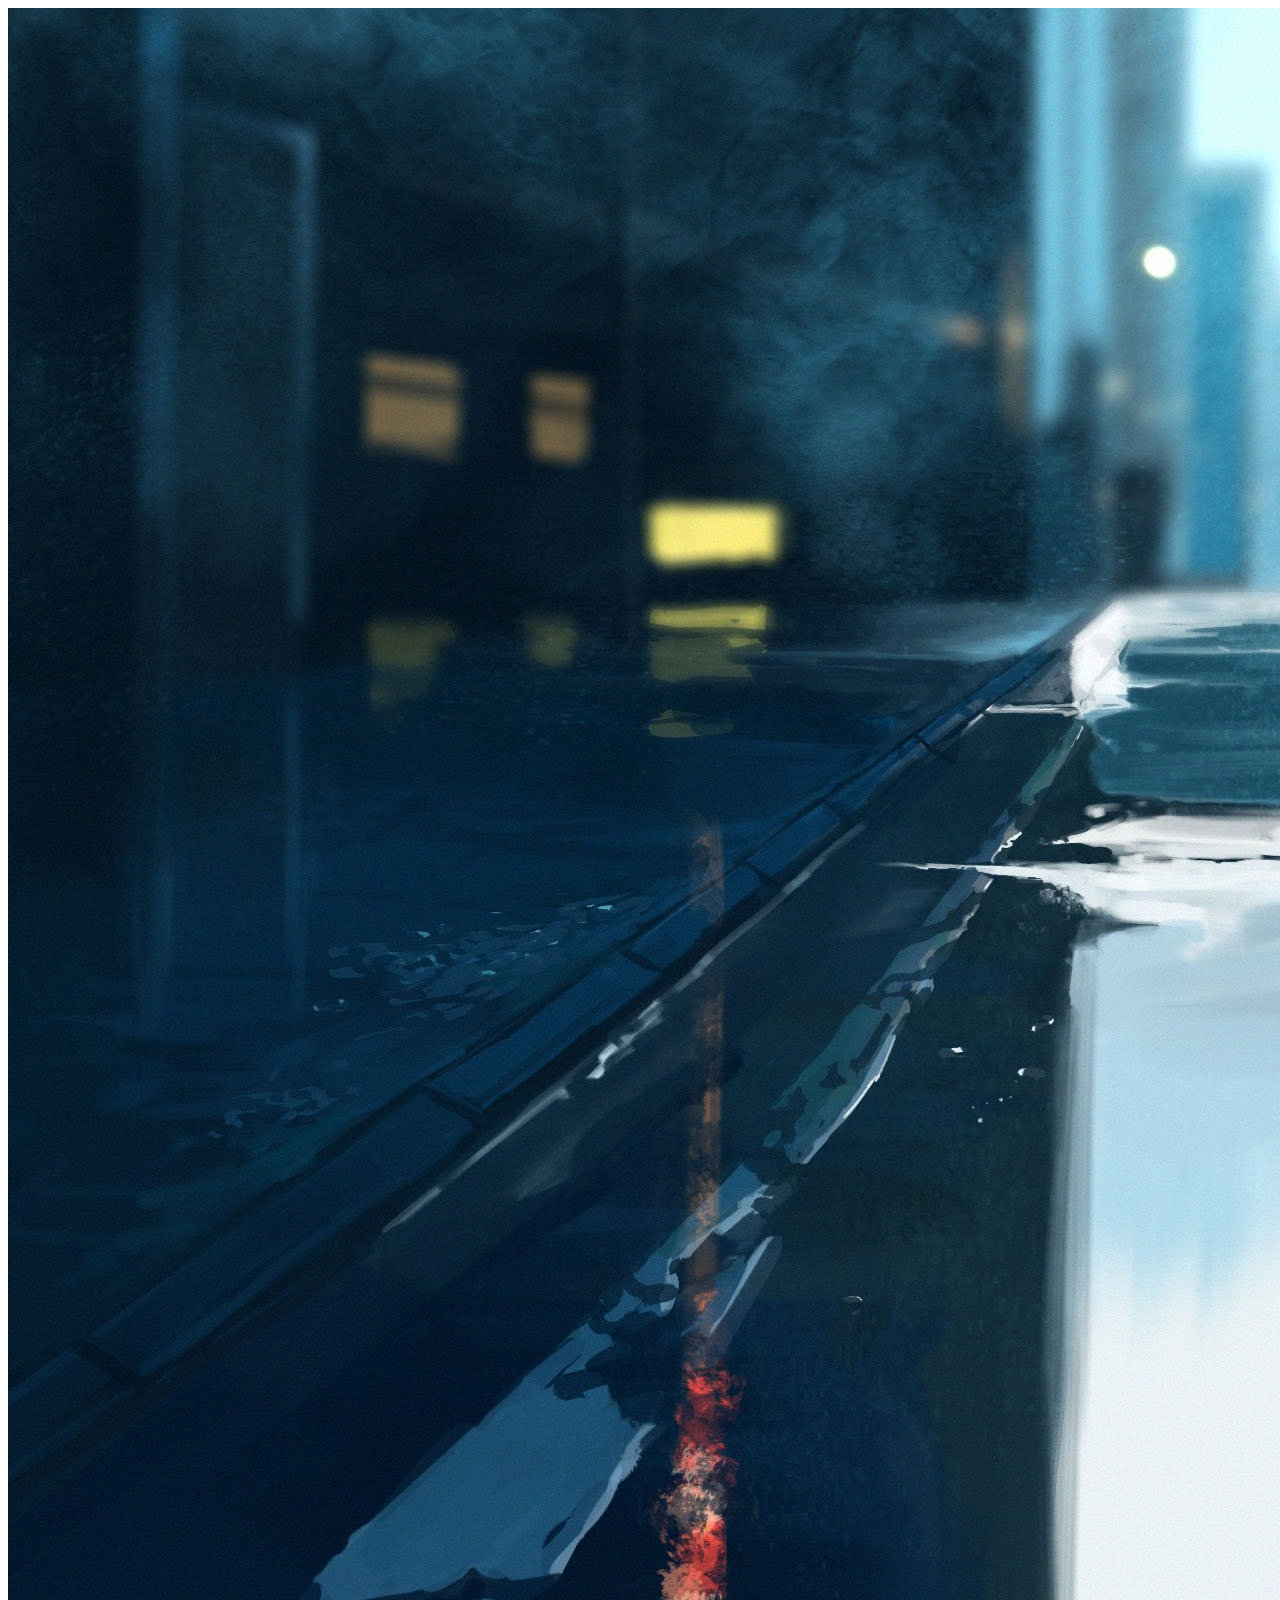
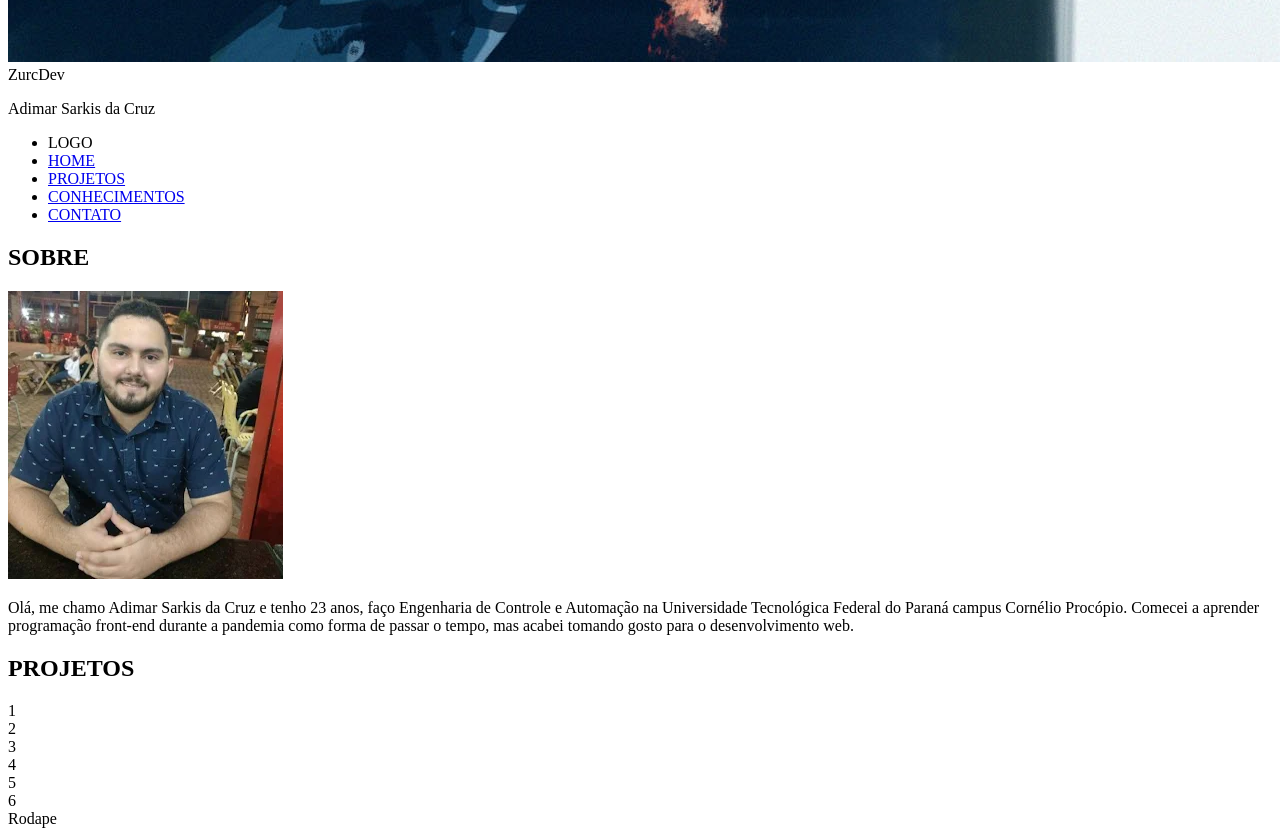
==== Html/index.html @ 2980be01 "Criado a estrutura da secção projetos" ====
<!DOCTYPE html>
<html lang="pt-br">
    <head>
        <meta charset="UTF-8">
        <meta http-equiv="X-UA-Compatible" content="IE=edge">
        <meta name="viewport" content="width=device-width, initial-scale=1.0">
        <link rel="stylesheet" href="../css/index.css">
        <link rel="stylesheet" href="../css/header.css">
        <link rel="stylesheet" href="../css/conteudo.css">
        <link rel="stylesheet" href="../css/projetos.css">
        <title>Pagina Pessoal</title>
    </head>
    <body>
        
            <header>
                <div>
                    <div class="img">
                        <img src="../imagens/1151679.jpg" alt="" >
                    </div>
                    <div class="apresentacao">
                        <span>ZurcDev</span>
                        <p>Adimar Sarkis da Cruz</p>
                    </div>
                    <div class="menu">
                        <nav>
                            <ul>
                                <li>LOGO</li>
                                <li><a href="#">HOME</a></li>
                                <li><a href="#">PROJETOS</a></li>
                                <li><a href="#">CONHECIMENTOS</a></li>
                                <li><a href="#">CONTATO</a></li>
                            </ul>
                        </nav>
                    </div>
                </div>
            </header>
            <main>
                <section class="conteudo">
                    <div class="sobre">
                        <h1>SOBRE</h1>
                        <div class="descricao">
                            <img src="../imagens/minhaFoto.png" alt="">
                            <p>Olá, me chamo Adimar Sarkis da Cruz e tenho
                                23 anos, faço Engenharia de Controle e Automação
                                na Universidade Tecnológica Federal do Paraná campus
                                Cornélio Procópio. Comecei a aprender programação front-end
                                 durante a pandemia como forma de passar o tempo, mas acabei 
                                 tomando gosto para o desenvolvimento web.
                            </p>
                        </div>
                    </div>
                    
                    <div class="projetos">
                        <h1>PROJETOS</h1>
                        <div class="info">
                            
                            <div class="cards">
                                1
                            </div>
                            <div class="cards">2</div>
                            <div class="cards">3</div>
                            <div class="cards">4</div>
                            <div class="cards">5</div>
                            <div class="cards">6</div>
                        </div>
                    </div>
            
                </section>
            
                
            </main>
            
            <footer>Rodape</footer>
        
    </body>
</html>
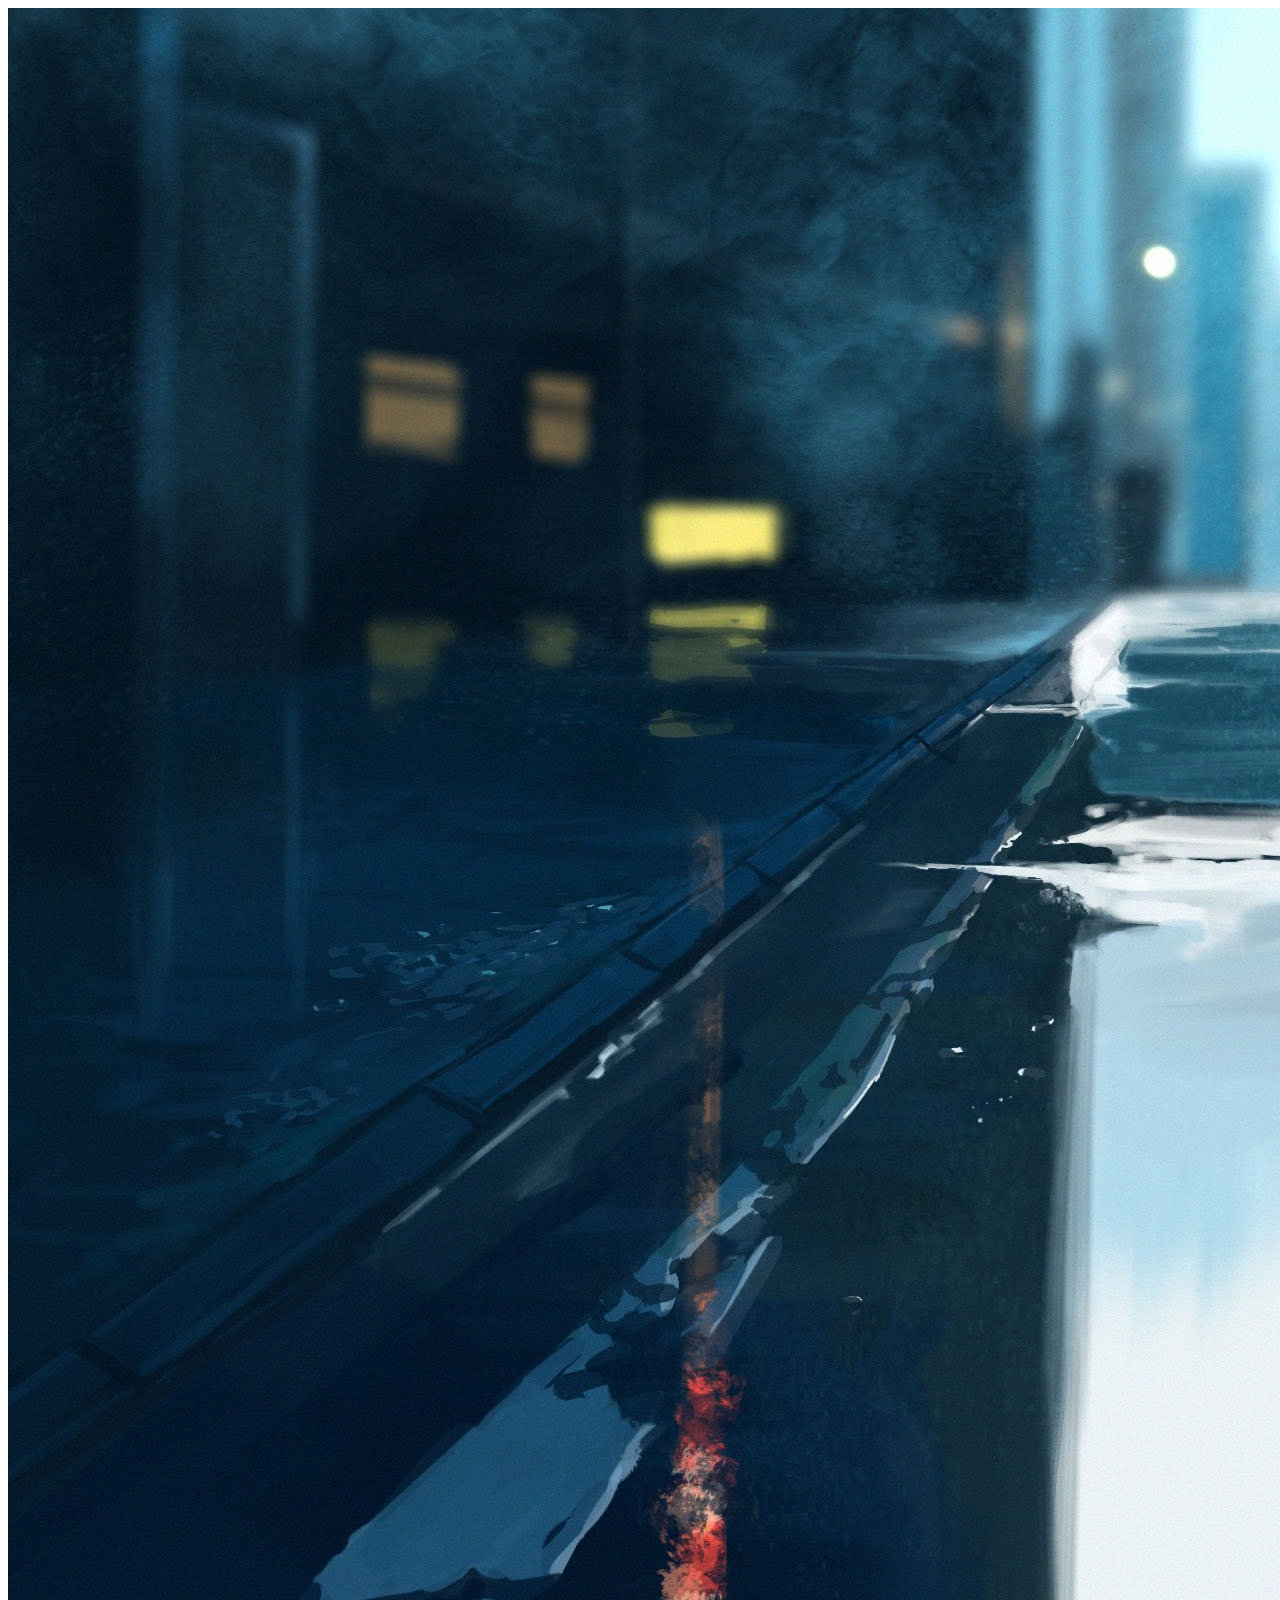
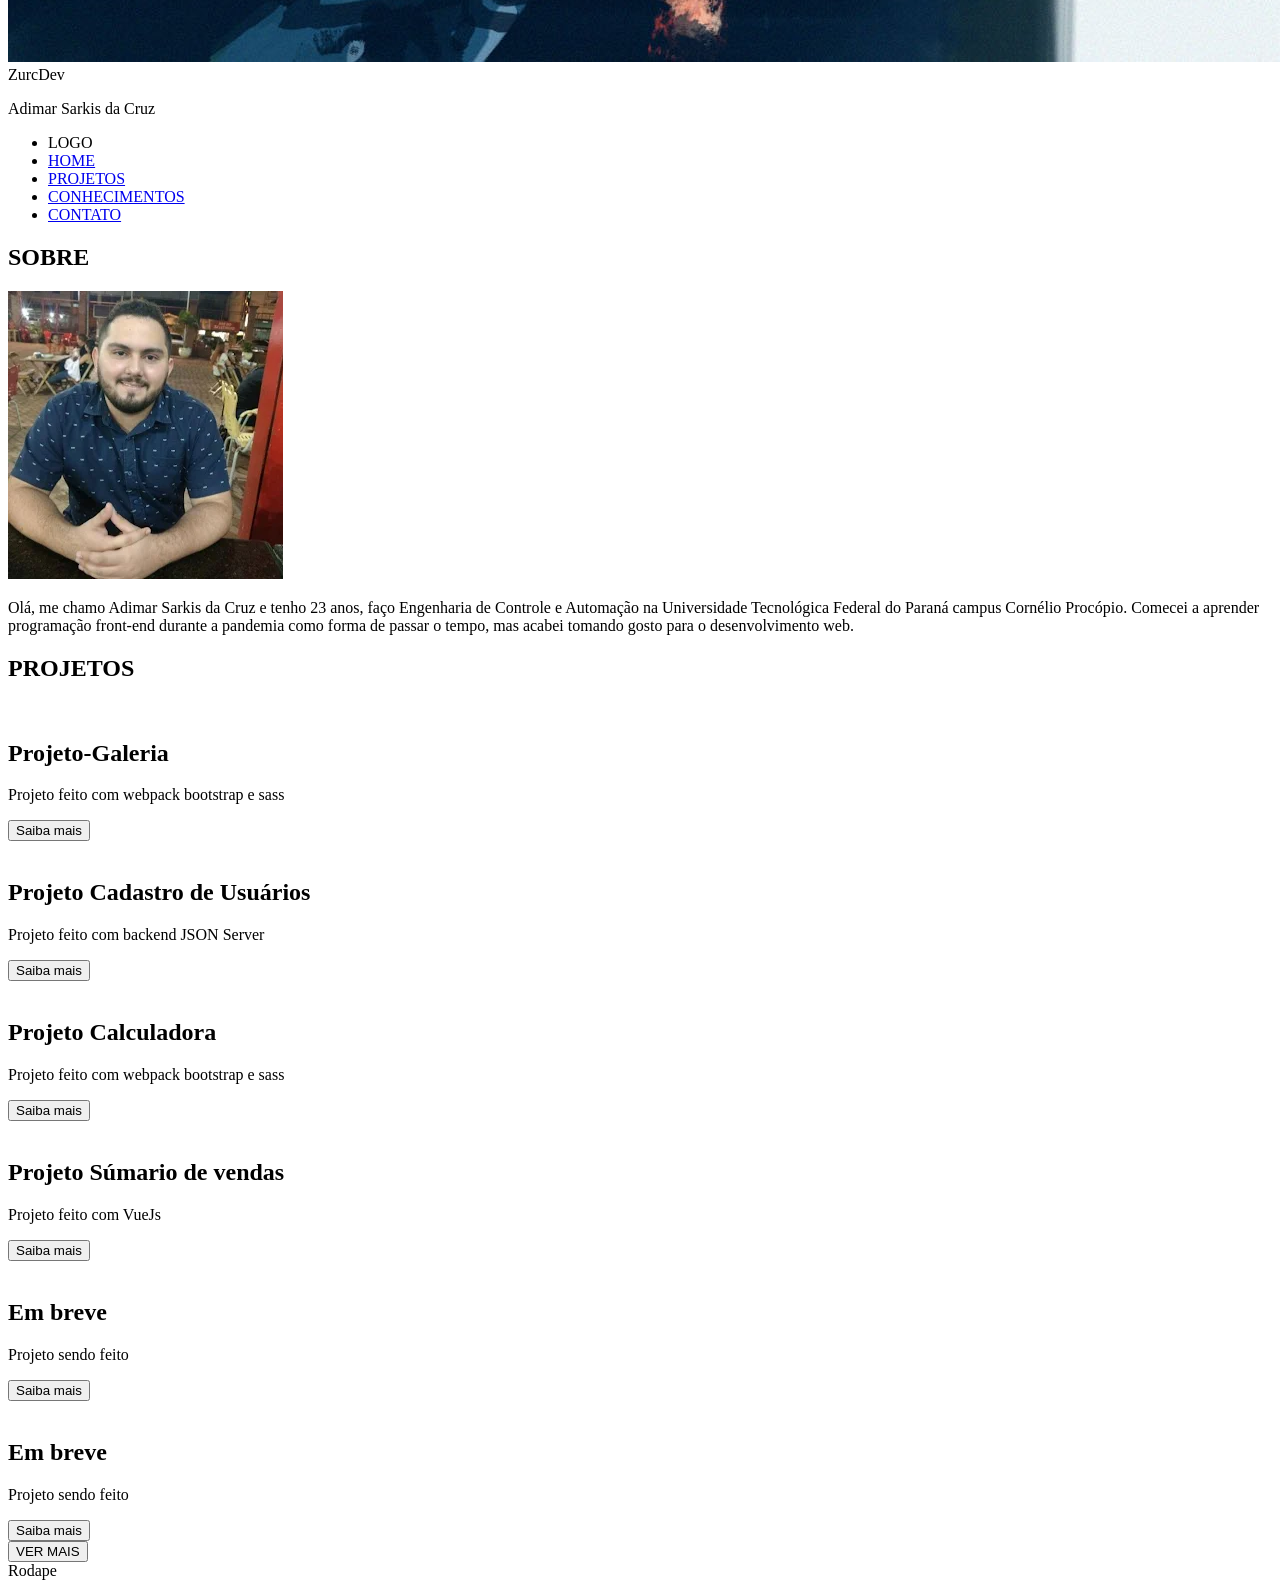
==== commit 4fb8294e: "Terminado a secção projetos" ====
--- a/Html/index.html
+++ b/Html/index.html
@@ -44,8 +44,8 @@
                                 23 anos, faço Engenharia de Controle e Automação
                                 na Universidade Tecnológica Federal do Paraná campus
                                 Cornélio Procópio. Comecei a aprender programação front-end
-                                 durante a pandemia como forma de passar o tempo, mas acabei 
-                                 tomando gosto para o desenvolvimento web.
+                                durante a pandemia como forma de passar o tempo, mas acabei 
+                                tomando gosto para o desenvolvimento web.
                             </p>
                         </div>
                     </div>
@@ -53,24 +53,79 @@
                     <div class="projetos">
                         <h1>PROJETOS</h1>
                         <div class="info">
-                            
                             <div class="cards">
-                                1
+                                <div class="cardImg">
+                                    <img src="" alt="">
+                                </div>
+                                <div class="cardInfo">
+                                    <h2>Projeto-Galeria</h2>
+                                    <p>Projeto feito com webpack bootstrap e sass</p>
+                                    <a href="#"><button>Saiba mais</button></a>
+                                </div>
                             </div>
-                            <div class="cards">2</div>
-                            <div class="cards">3</div>
-                            <div class="cards">4</div>
-                            <div class="cards">5</div>
-                            <div class="cards">6</div>
+                            <div class="cards">
+                                <div class="cardImg">
+                                    <img src="" alt="">
+                                </div>
+                                <div class="cardInfo">
+                                    <h2>Projeto Cadastro de Usuários</h2>
+                                    <p>Projeto feito com backend JSON Server</p>
+                                    <a href="#"><button>Saiba mais</button></a>
+                                </div>
+                            </div>
+                            <div class="cards">
+                                <div class="cardImg">
+                                    <img src="" alt="">
+                                </div>
+                                <div class="cardInfo">
+                                    <h2>Projeto Calculadora</h2>
+                                    <p>Projeto feito com webpack bootstrap e sass</p>
+                                    <a href="#"><button>Saiba mais</button></a>
+                                </div>
+                            </div>
+                            <div class="cards esconder" esconde>
+                                <div class="cardImg">
+                                    <img src="" alt="">
+                                </div>
+                                <div class="cardInfo">
+                                    <h2>Projeto Súmario de vendas</h2>
+                                    <p>Projeto feito com VueJs</p>
+                                    <a href="#"><button>Saiba mais</button></a>
+                                </div>
+                            </div>
+                            <div class="cards esconder" esconde>
+                                <div class="cardImg">
+                                    <img src="" alt="">
+                                </div>
+                                <div class="cardInfo">
+                                    <h2>Em breve</h2>
+                                    <p>Projeto sendo feito</p>
+                                    <a href="#"><button>Saiba mais</button></a>
+                                </div>
+                            </div>
+                            <div class="cards esconder" esconde>
+                                <div class="cardImg">
+                                    <img src="" alt="">
+                                </div>
+                                <div class="cardInfo">
+                                    <h2>Em breve</h2>
+                                    <p>Projeto sendo feito</p>
+                                    <a href="#"><button>Saiba mais</button></a>
+                                </div>
+                            </div>
+                            <span class="overflow" data-state="visible" aria-hidden="true"></span>
                         </div>
+                        
+                           
+                        <button verMais class="toggle" data-state="more">VER MAIS</button>
                     </div>
             
                 </section>
             
-                
             </main>
             
             <footer>Rodape</footer>
-        
+            
+            <script src="../Js/projetos.js" defer></script>
     </body>
 </html>
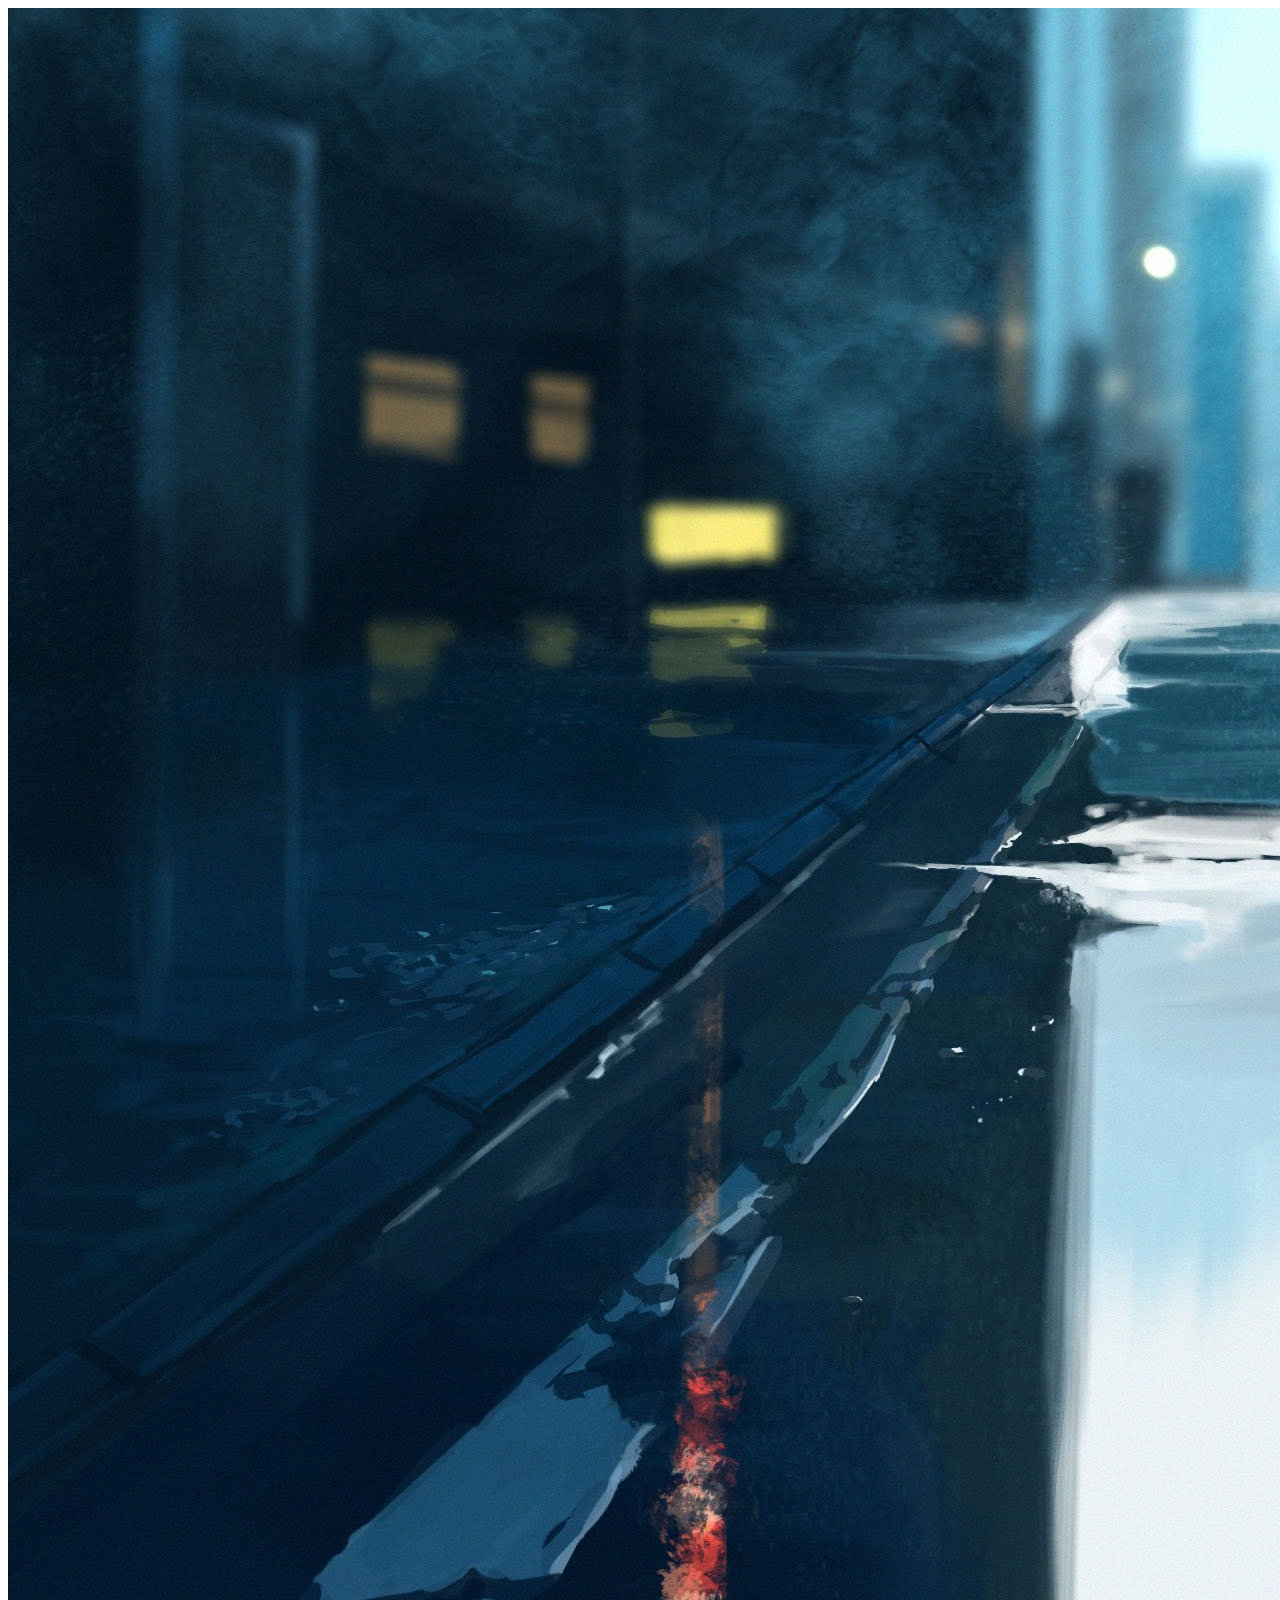
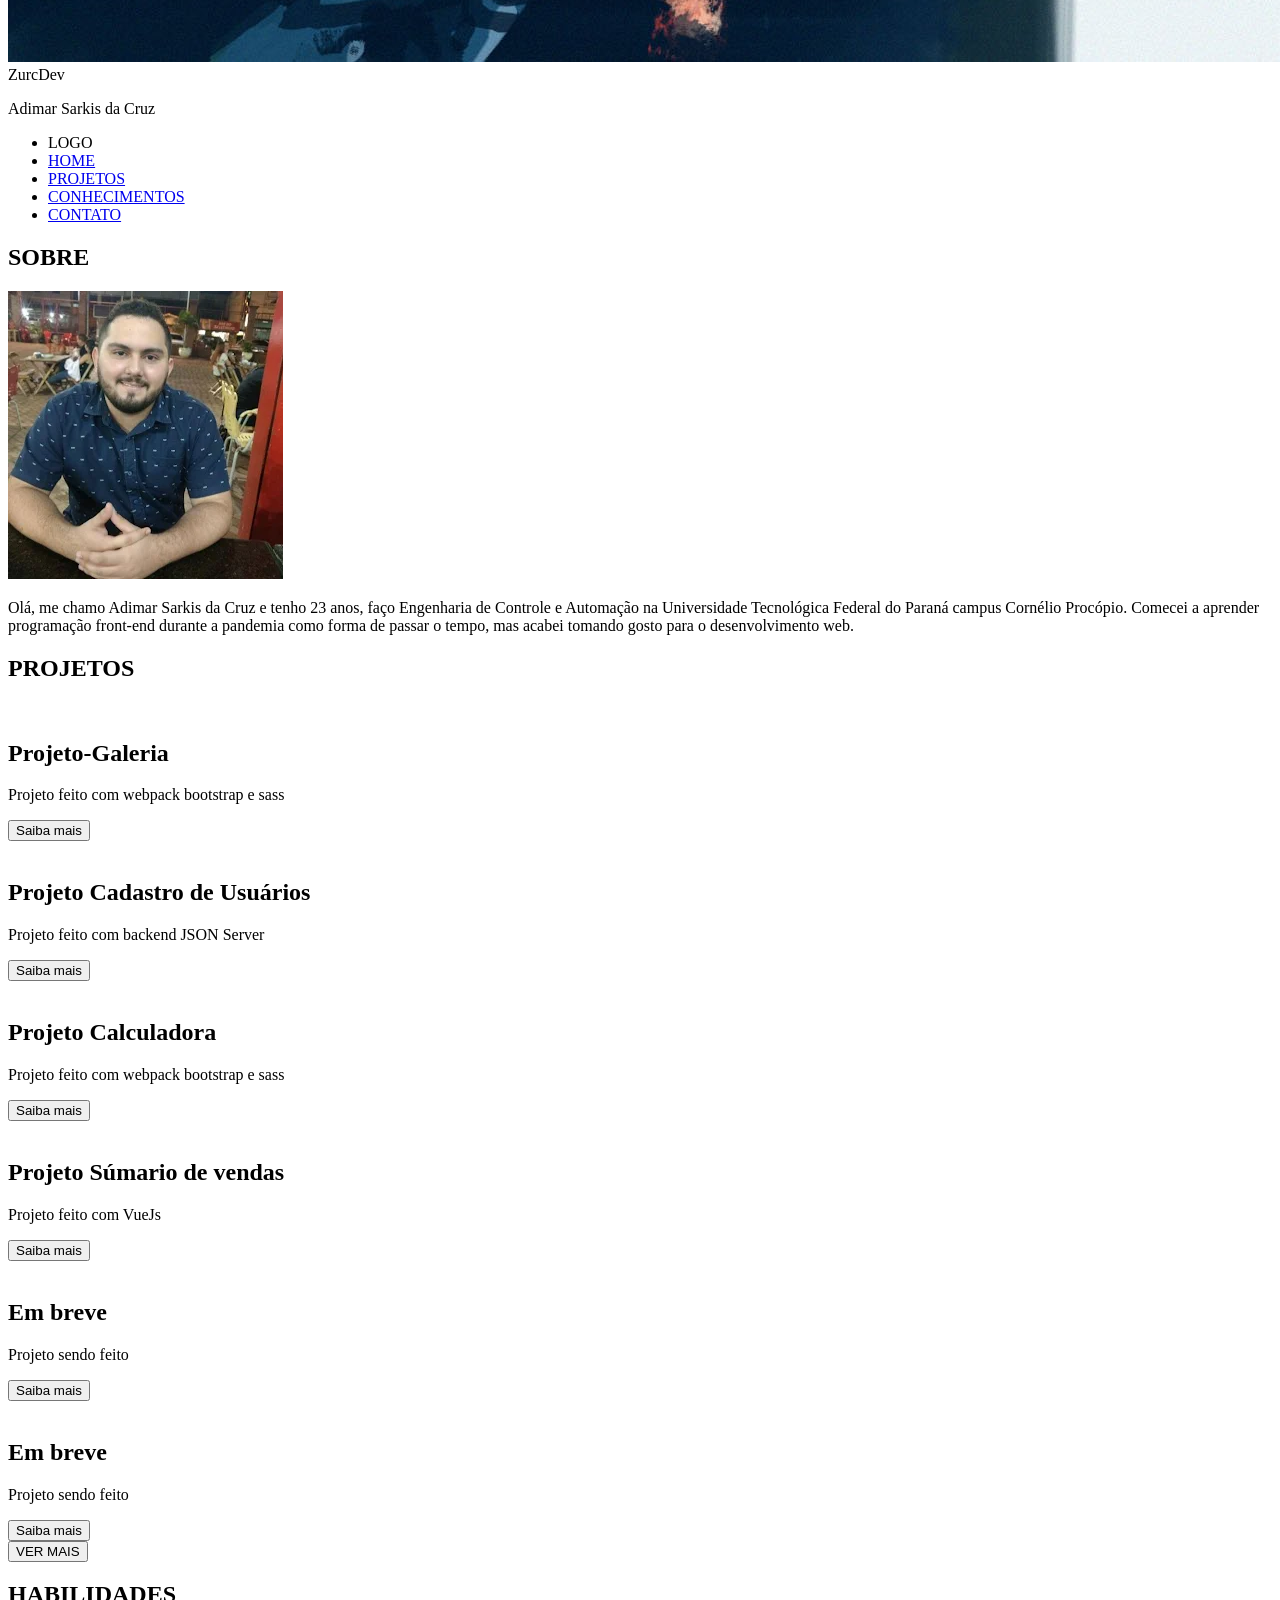
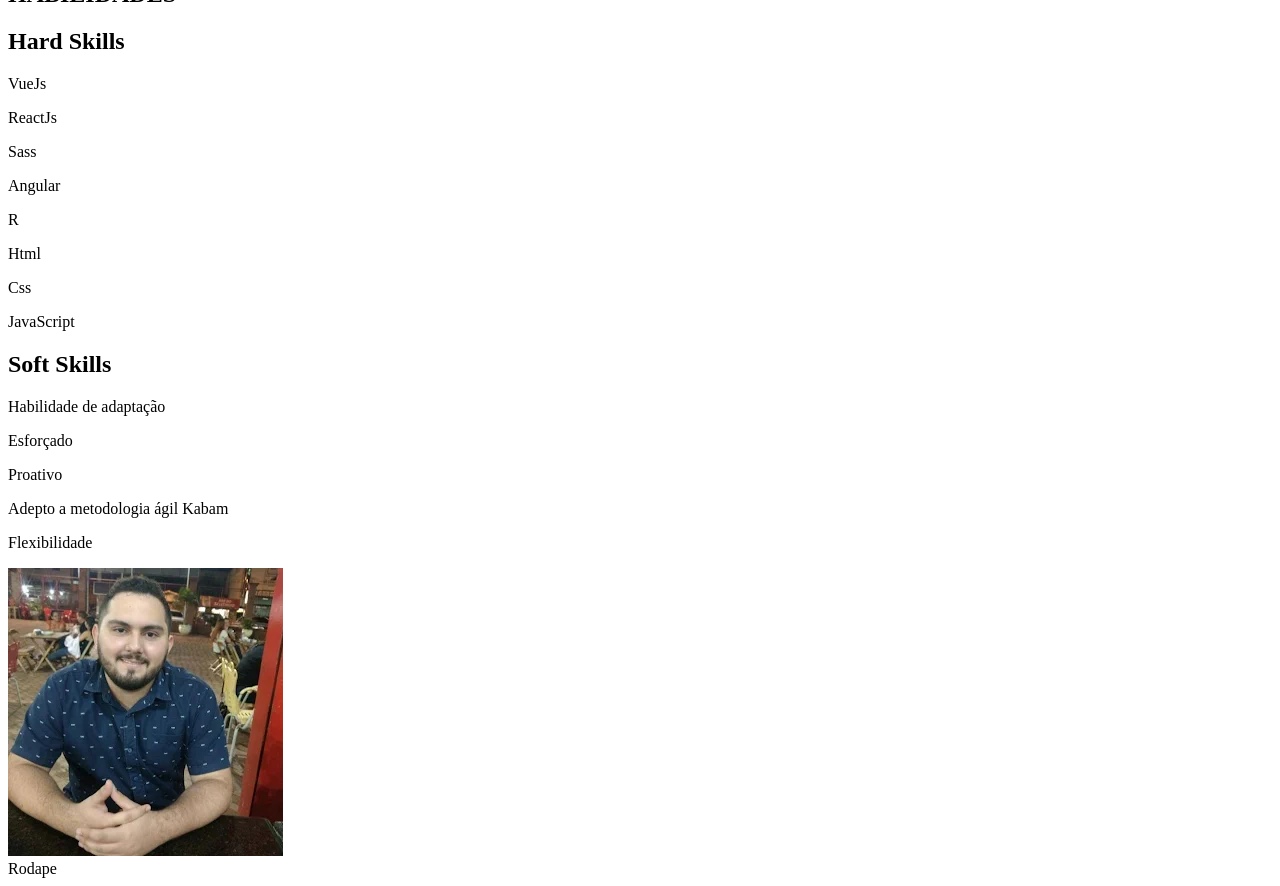
==== commit ca9efe94: "Acrescentado a estrutura da secção de habilidades" ====
--- a/Html/index.html
+++ b/Html/index.html
@@ -8,6 +8,7 @@
         <link rel="stylesheet" href="../css/header.css">
         <link rel="stylesheet" href="../css/conteudo.css">
         <link rel="stylesheet" href="../css/projetos.css">
+        <link rel="stylesheet" href="../css/habilidades.css">
         <title>Pagina Pessoal</title>
     </head>
     <body>
@@ -119,7 +120,36 @@
                            
                         <button verMais class="toggle" data-state="more">VER MAIS</button>
                     </div>
-            
+                    
+                    <div class="habilidades">
+                        <h1>HABILIDADES</h1>
+                        <div class="hard">
+                            <h2>Hard Skills</h2>
+                            <div hardskills>
+                                <p>VueJs</p>
+                                <p>ReactJs</p>
+                                <p>Sass</p>
+                                <p>Angular</p>
+                                <P>R</P>
+                                <p>Html</p>
+                                <p>Css</p>
+                                <p>JavaScript</p>
+                            </div>
+                        </div>
+                        <div class="soft">
+                            <h2>Soft Skills</h2>
+                            <div softskills>
+                                <p>Habilidade de adaptação</p>
+                                <p>Esforçado</p>
+                                <p>Proativo</p>
+                                <p>Adepto a metodologia ágil Kabam</p>
+                                <p>Flexibilidade</p>
+                            </div>
+                        </div>
+                        <div class="imagem">
+                            <img src="../imagens/minhaFoto.png" alt="">
+                        </div>
+                    </div>
                 </section>
             
             </main>
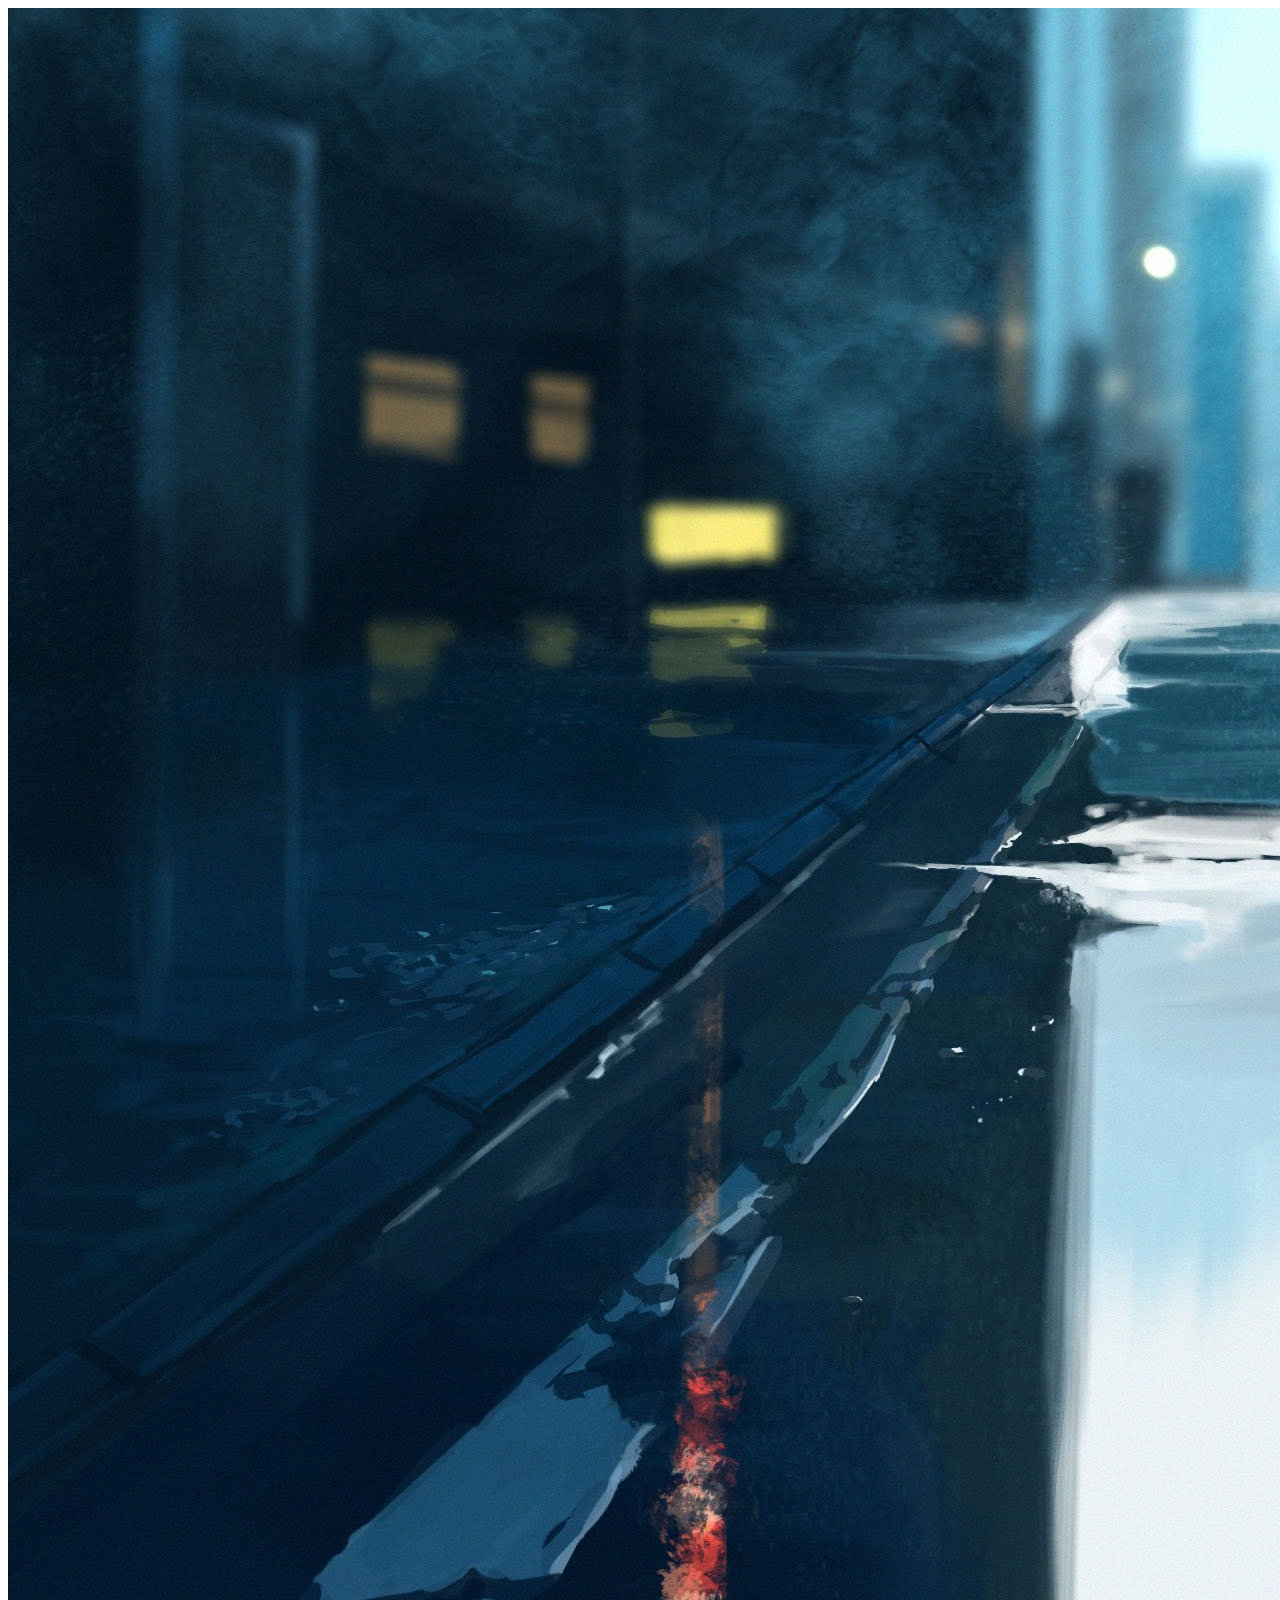
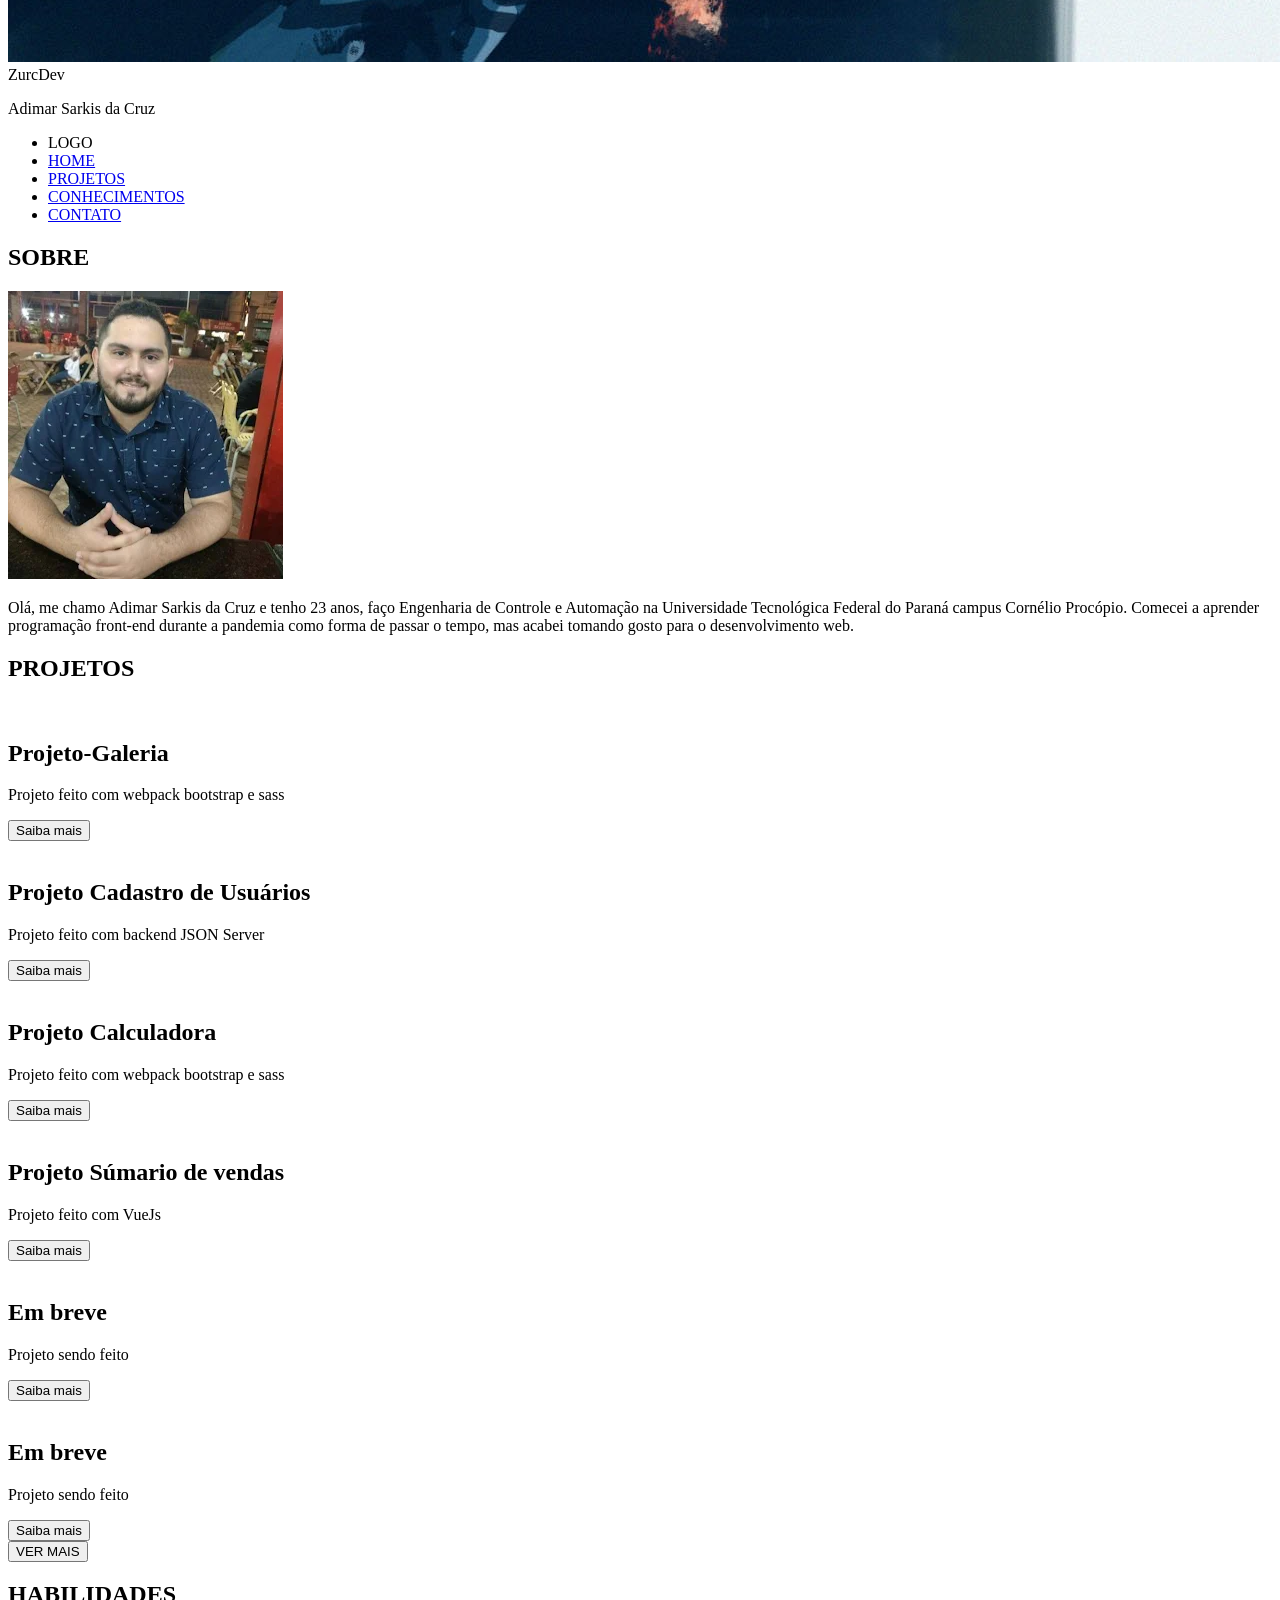
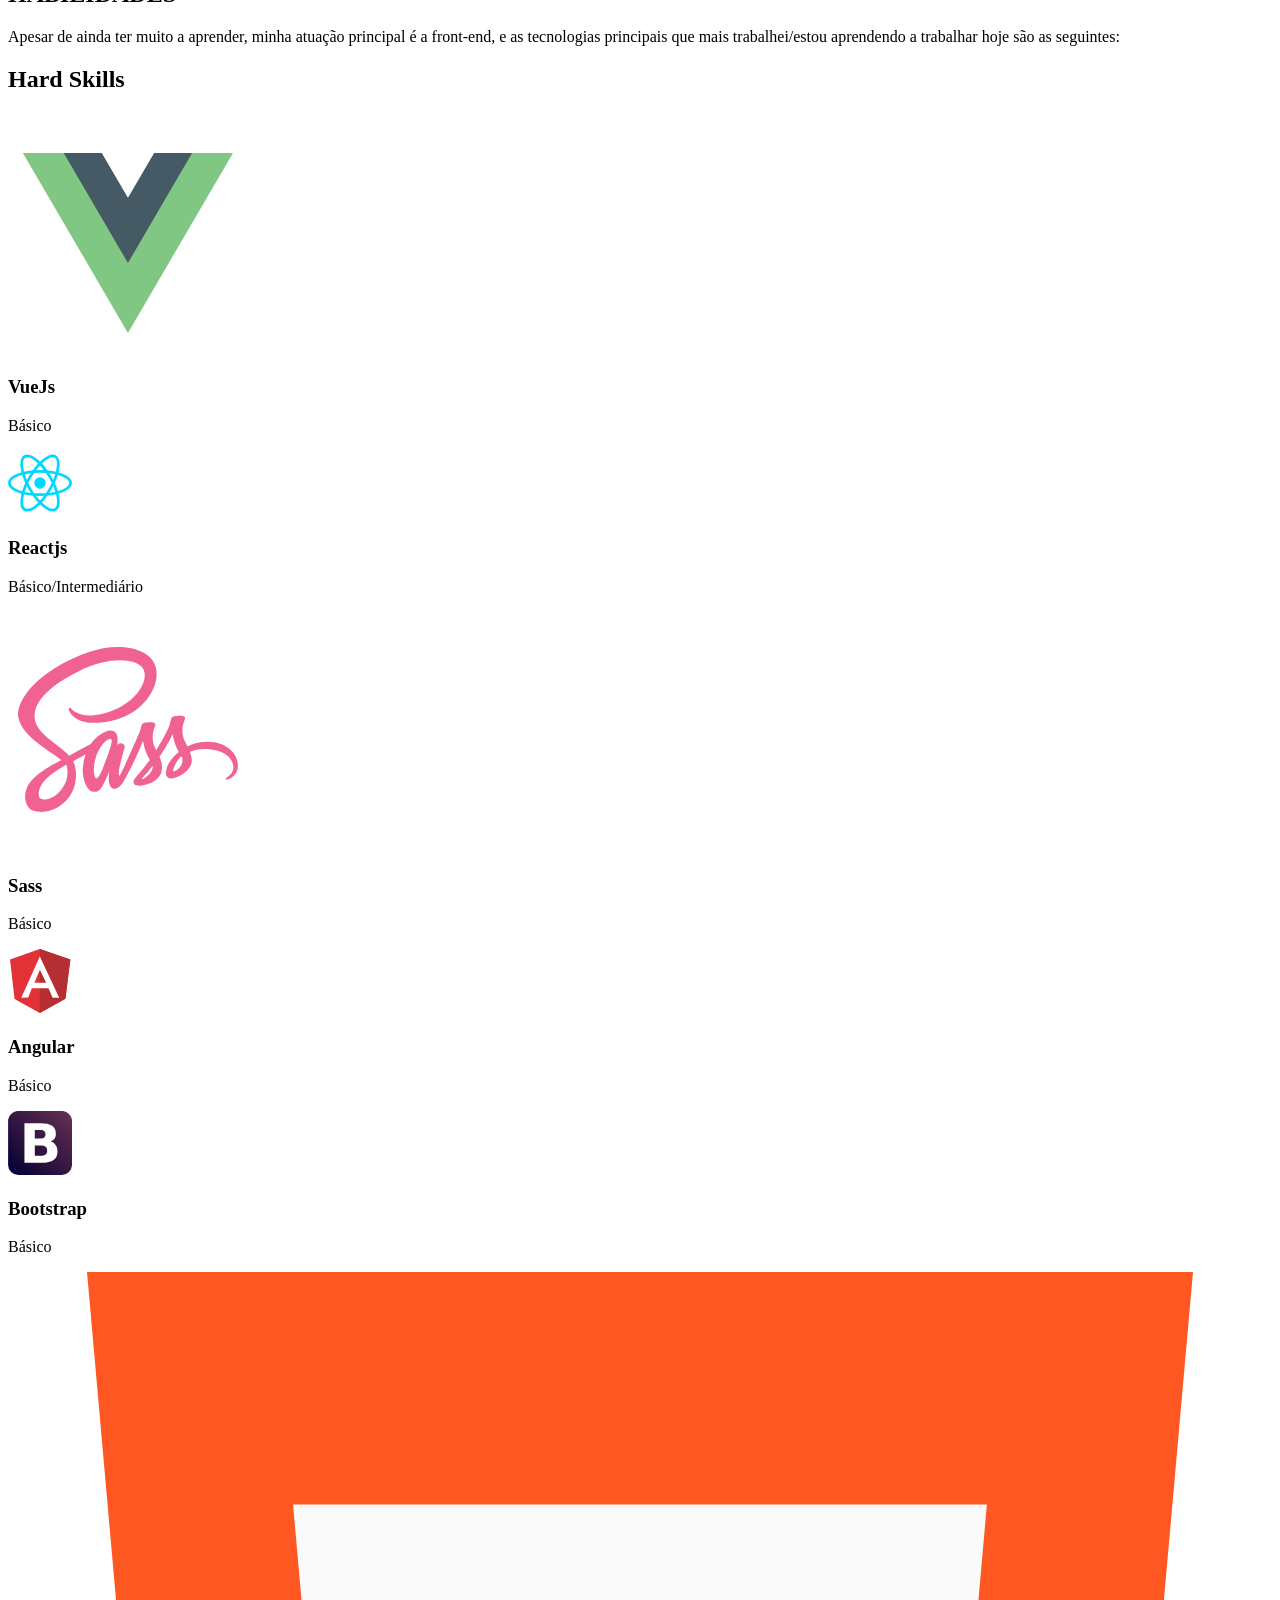
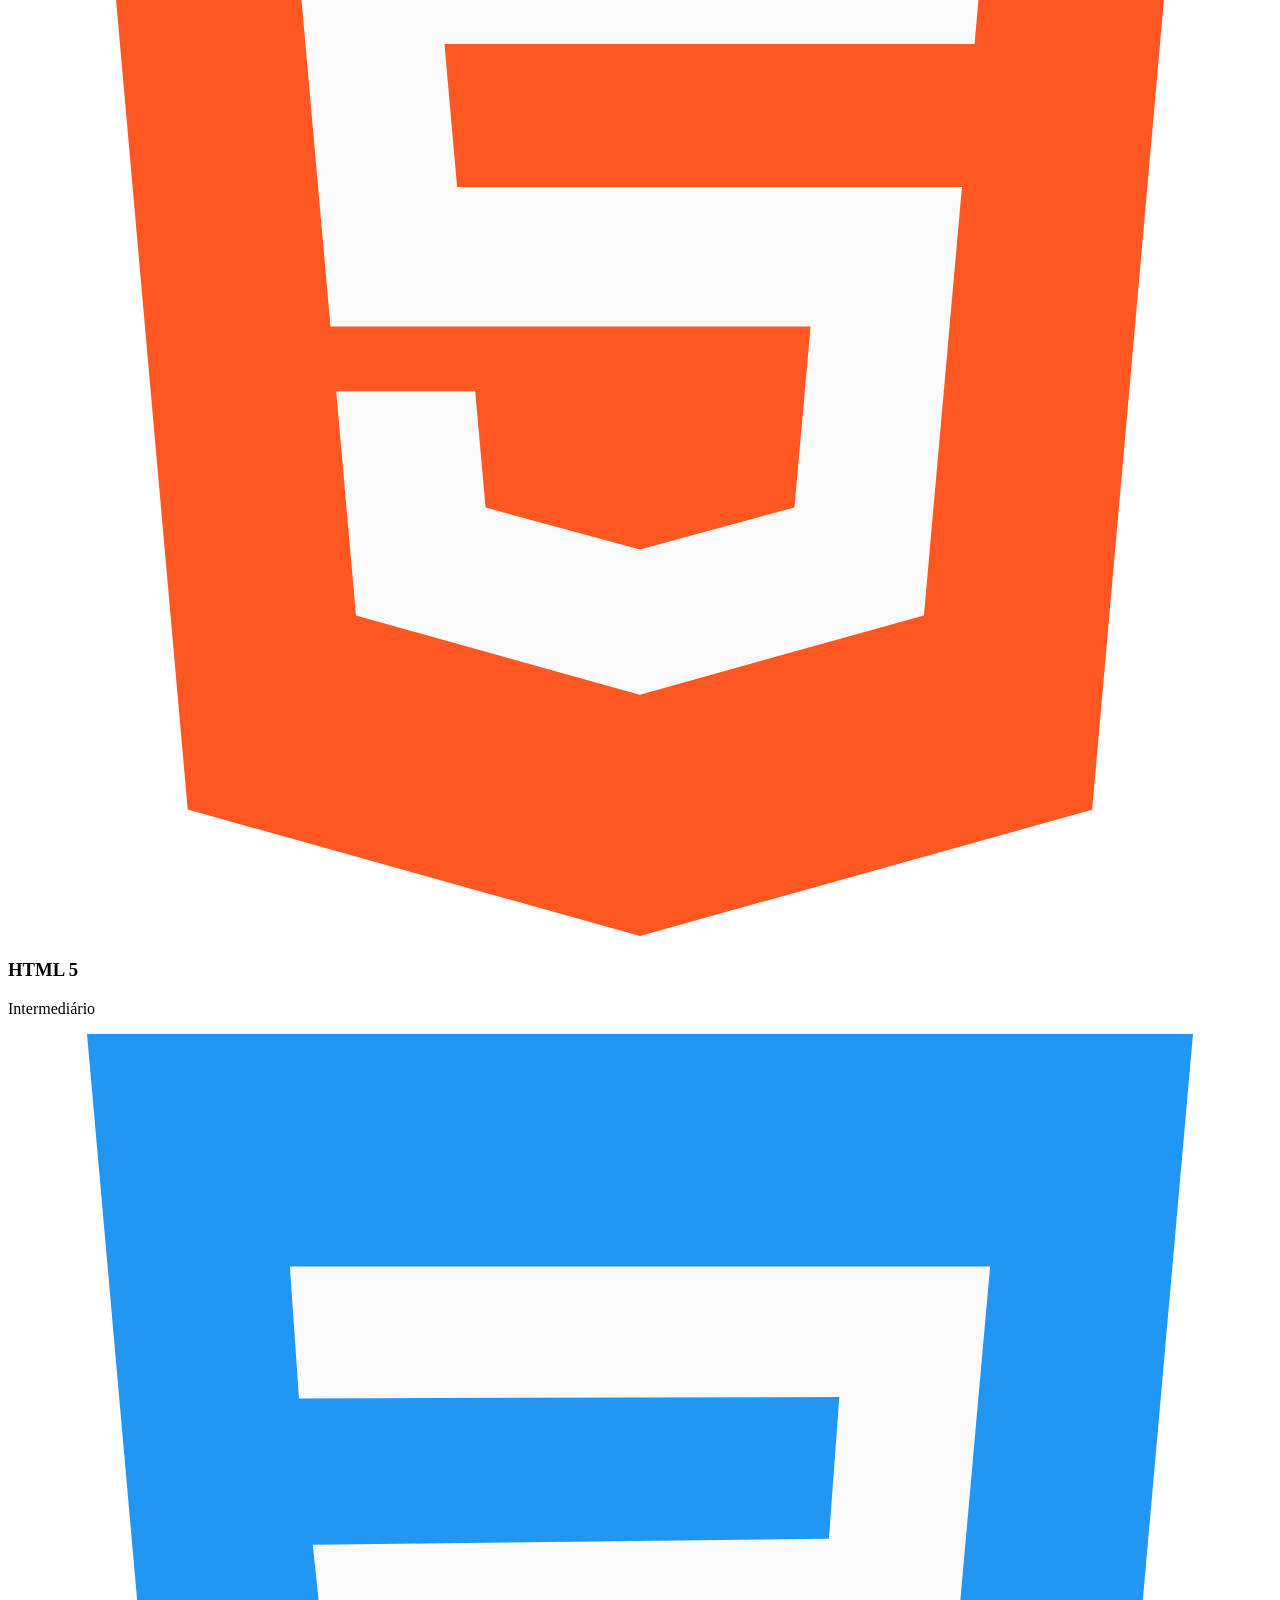
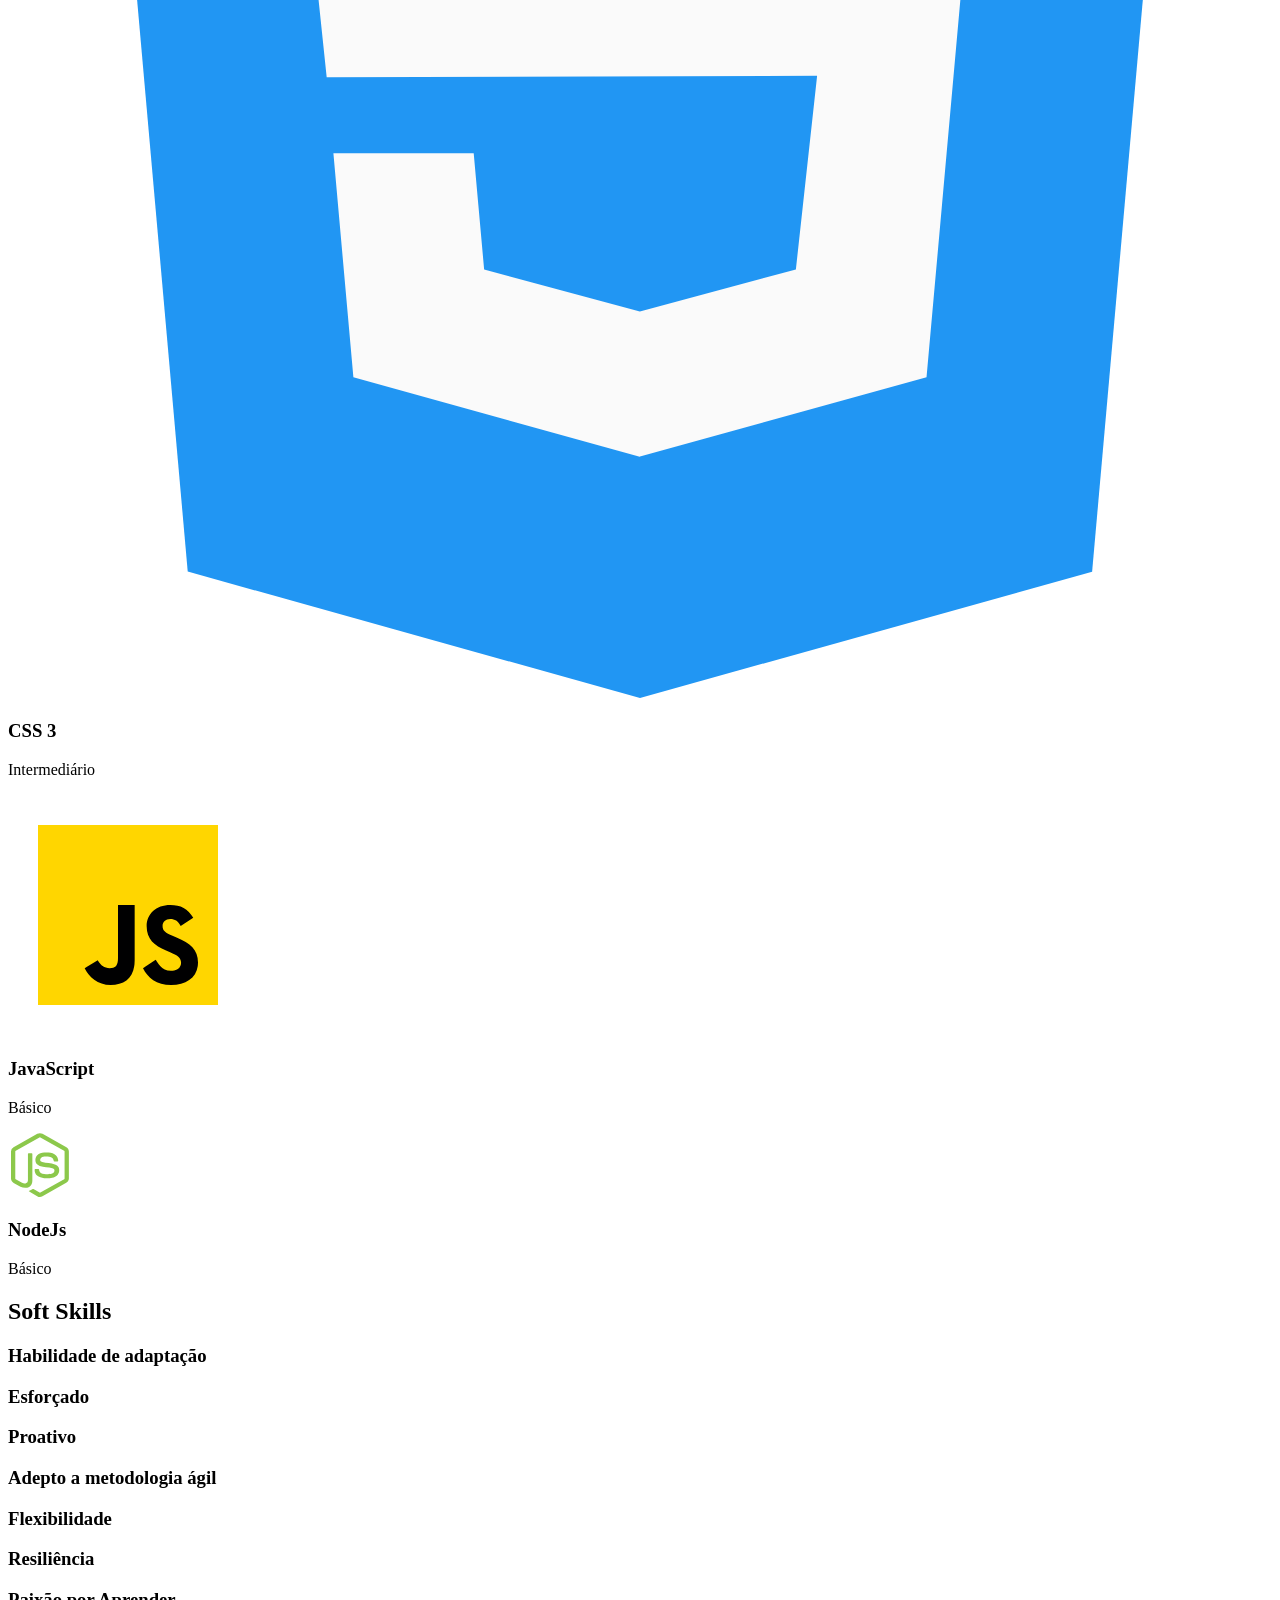
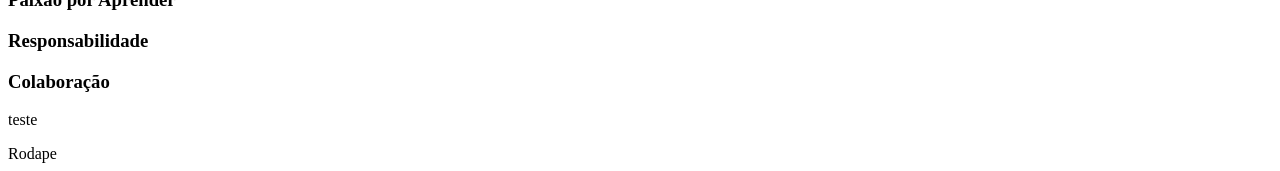
==== commit b8c3a510: "Terminado a secção de habilidades" ====
--- a/Html/index.html
+++ b/Html/index.html
@@ -9,6 +9,7 @@
         <link rel="stylesheet" href="../css/conteudo.css">
         <link rel="stylesheet" href="../css/projetos.css">
         <link rel="stylesheet" href="../css/habilidades.css">
+        <link rel="stylesheet" href="../css/contato.css">
         <title>Pagina Pessoal</title>
     </head>
     <body>
@@ -123,35 +124,85 @@
                     
                     <div class="habilidades">
                         <h1>HABILIDADES</h1>
+                        <p class="des">Apesar de ainda ter muito a aprender, 
+                            minha atuação principal é a front-end,
+                             e as tecnologias
+                            principais que mais trabalhei/estou aprendendo a trabalhar 
+                            hoje são as seguintes:</p>
                         <div class="hard">
                             <h2>Hard Skills</h2>
-                            <div hardskills>
-                                <p>VueJs</p>
-                                <p>ReactJs</p>
-                                <p>Sass</p>
-                                <p>Angular</p>
-                                <P>R</P>
-                                <p>Html</p>
-                                <p>Css</p>
-                                <p>JavaScript</p>
+                            <div class="hardskills">
+                                <div class="imgHab">
+                                    <img src="../imagens/vue.svg" alt="">
+                                    <h3>VueJs</h3>
+                                    <p>Básico</p>
+                                </div>
+                                <div class="imgHab">
+                                    <img src="../imagens/reactjs.svg" alt="">
+                                    <h3>Reactjs</h3>
+                                    <p>Básico/Intermediário</p>
+                                </div>
+                                <div class="imgHab">
+                                    <img src="../imagens/sass.svg" alt="">
+                                    <h3>Sass</h3>
+                                    <p>Básico</p>
+                                </div>
+                                <div class="imgHab">
+                                    <img src="../imagens/angular.svg" alt="">
+                                    <h3>Angular</h3>
+                                    <p>Básico</p>
+                                </div>
+                                <div class="imgHab">
+                                    <img src="../imagens/getbootstrap.svg" alt="">
+                                    <h3>Bootstrap</h3>
+                                    <p>Básico</p>
+                                </div>
+                                <div class="imgHab">
+                                    <img src="../imagens/html5.svg" alt="">
+                                    <h3>HTML 5</h3>
+                                    <p>Intermediário</p>
+                                </div>
+                                <div class="imgHab">
+                                    <img src="../imagens/css3.svg" alt="">
+                                    <h3>CSS 3</h3>
+                                    <p>Intermediário</p>
+                                </div>
+                                <div class="imgHab">
+                                    <img src="../imagens/js.svg" alt="">
+                                    <h3>JavaScript</h3>
+                                    <p>Básico</p>
+                                </div>
+                                <div class="imgHab">
+                                    <img src="../imagens/nodejs.svg" alt="">
+                                    <h3>NodeJs</h3>
+                                    <p>Básico</p>
+                                </div>
+                                       
                             </div>
                         </div>
                         <div class="soft">
                             <h2>Soft Skills</h2>
-                            <div softskills>
-                                <p>Habilidade de adaptação</p>
-                                <p>Esforçado</p>
-                                <p>Proativo</p>
-                                <p>Adepto a metodologia ágil Kabam</p>
-                                <p>Flexibilidade</p>
-                            </div>
-                        </div>
-                        <div class="imagem">
-                            <img src="../imagens/minhaFoto.png" alt="">
-                        </div>
+                            <div class="softskills">
+                                <h3>Habilidade de adaptação</h3>
+                                <h3>Esforçado</h3>
+                                <h3>Proativo</h3>
+                                <h3>Adepto a metodologia ágil</h3>
+                                <h3>Flexibilidade</h3>
+                                <h3>Resiliência</h3>
+                                <h3>Paixão por Aprender</h3>
+                                <h3>Responsabilidade</h3>
+                                <h3>Colaboração</h3>
+                            </div>
+                        </div>
+                    </div>
+
+                    <div class="contato">
+                        <p>teste</p>
                     </div>
                 </section>
-            
+                <i class="fa-brands fa-github"></i>
+                <i class="fa-brands fa-whatsapp"></i>
+                <i class="fa-brands fa-linkedin"></i>
             </main>
             
             <footer>Rodape</footer>
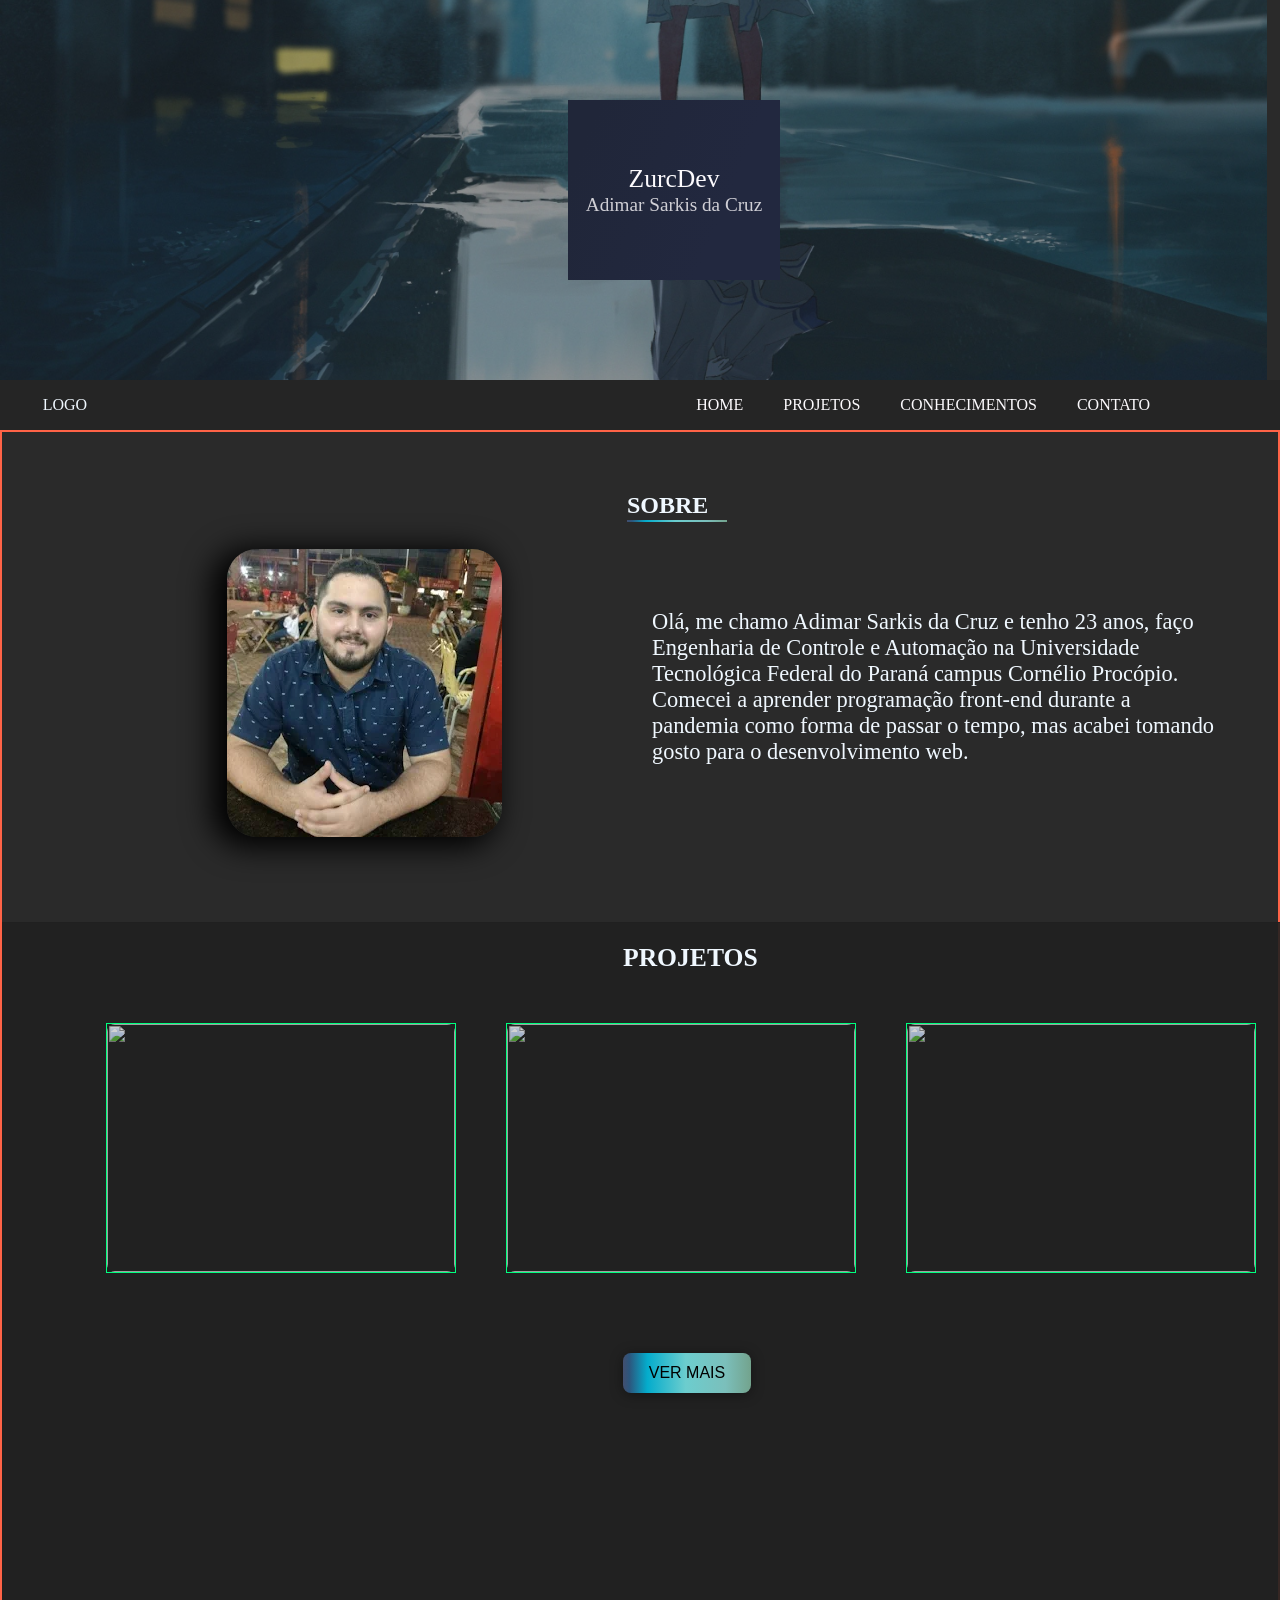
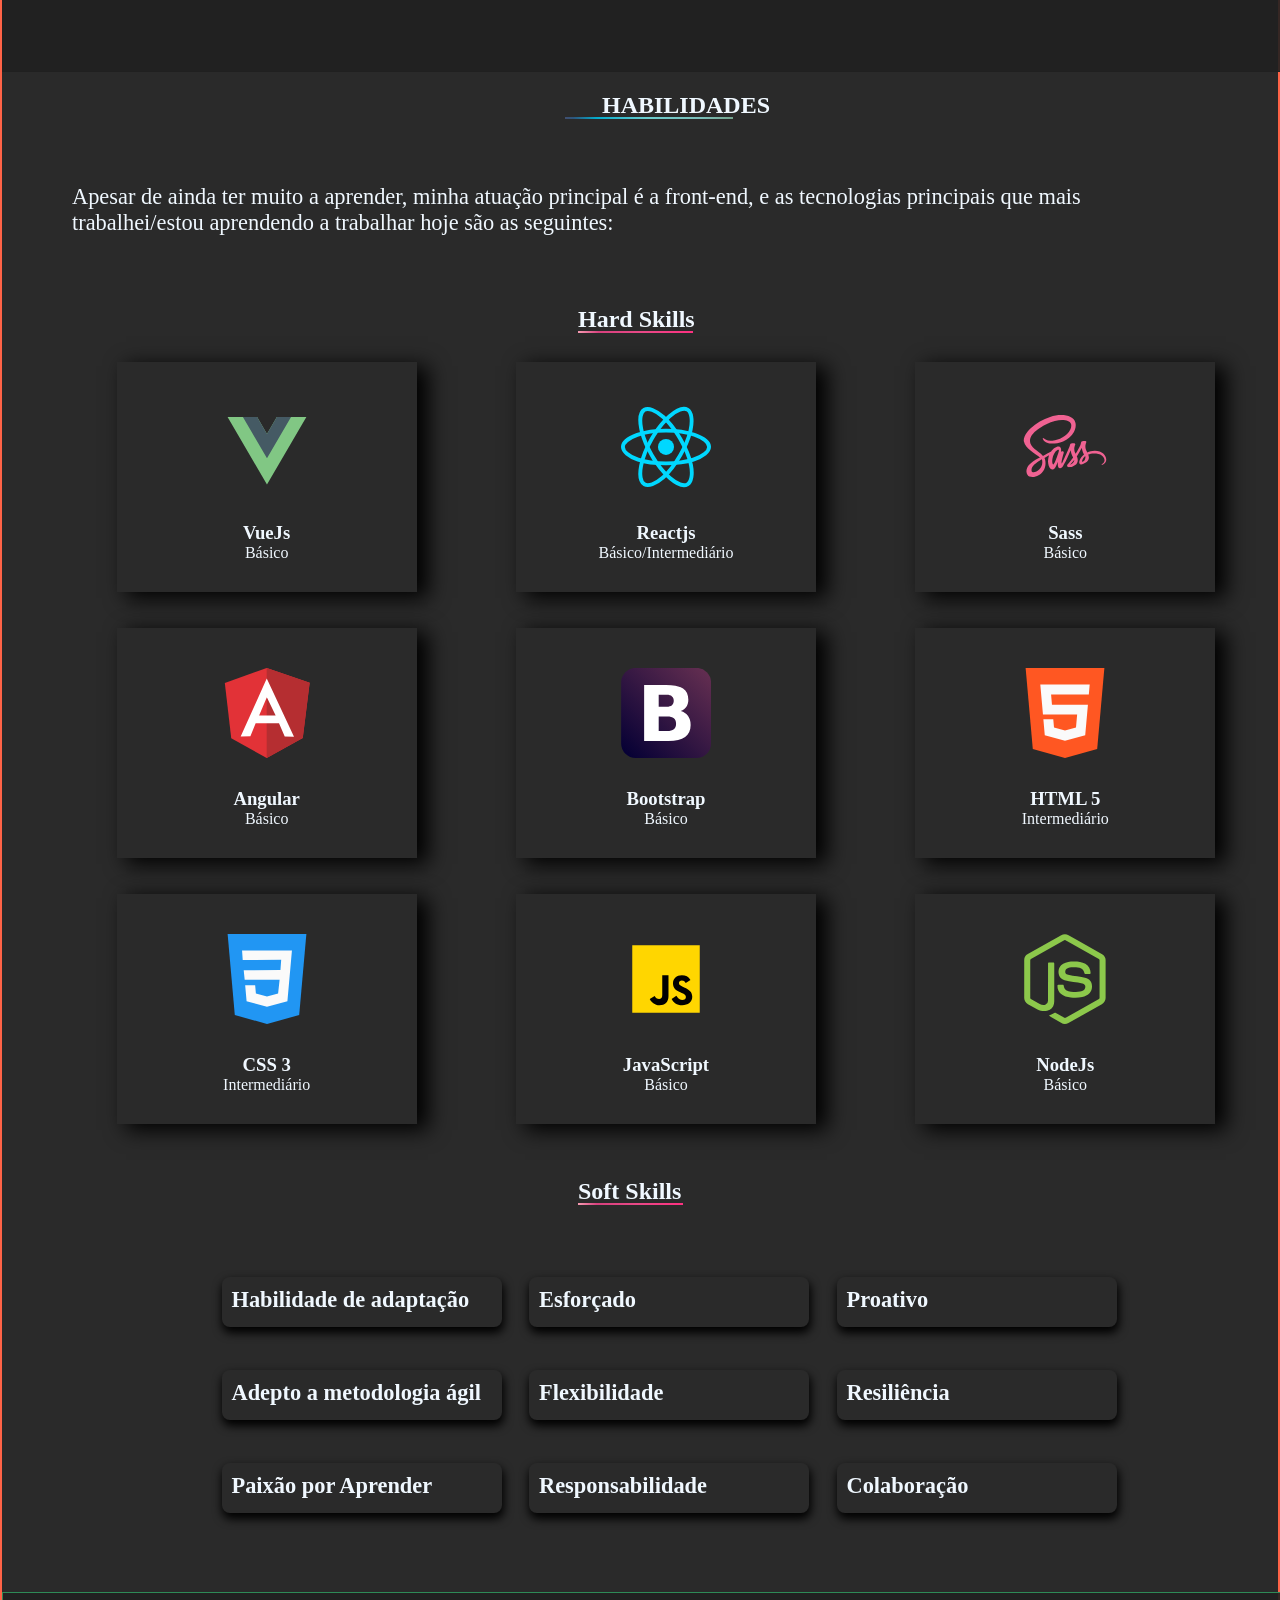
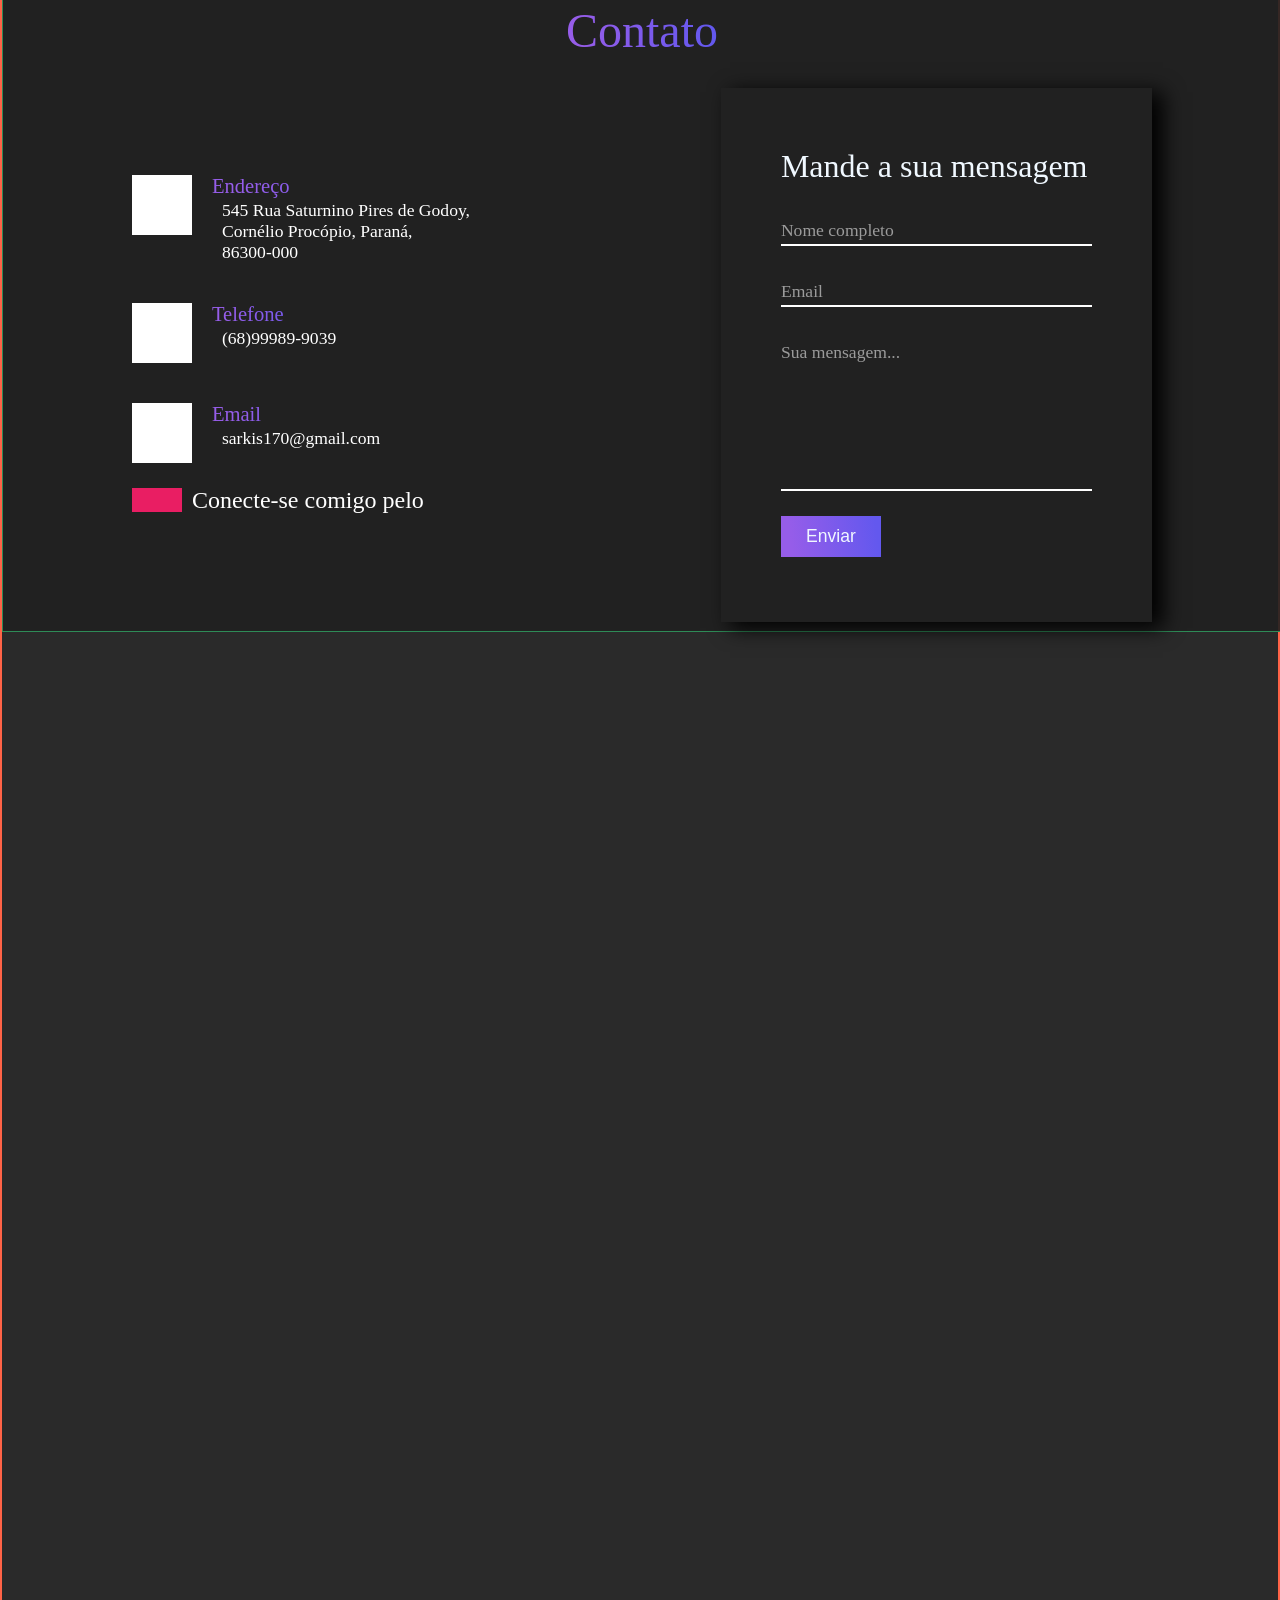
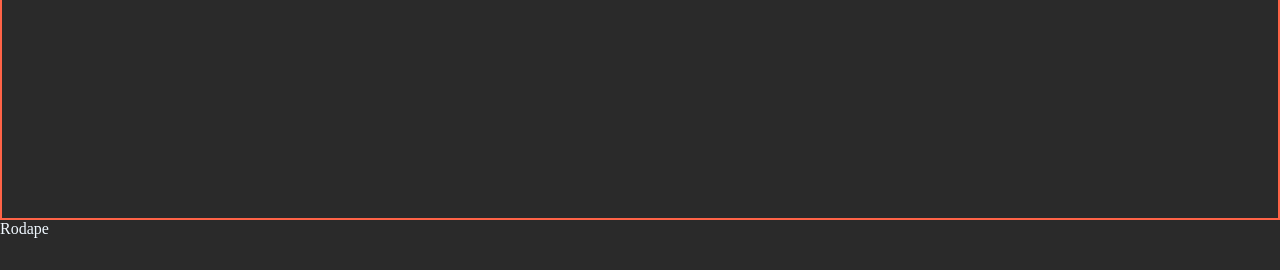
==== commit 328825ae: "Terminado o layout da secção contato, falta a funcionalidade" ====
--- a/Html/index.html
+++ b/Html/index.html
@@ -4,12 +4,12 @@
         <meta charset="UTF-8">
         <meta http-equiv="X-UA-Compatible" content="IE=edge">
         <meta name="viewport" content="width=device-width, initial-scale=1.0">
-        <link rel="stylesheet" href="../css/index.css">
-        <link rel="stylesheet" href="../css/header.css">
-        <link rel="stylesheet" href="../css/conteudo.css">
-        <link rel="stylesheet" href="../css/projetos.css">
-        <link rel="stylesheet" href="../css/habilidades.css">
-        <link rel="stylesheet" href="../css/contato.css">
+        <link rel="stylesheet" href="../Css/index.css">
+        <link rel="stylesheet" href="../Css/header.css">
+        <link rel="stylesheet" href="../Css/conteudo.css">
+        <link rel="stylesheet" href="../Css/projetos.css">
+        <link rel="stylesheet" href="../Css/habilidades.css">
+        <link rel="stylesheet" href="../Css/contato.css">
         <title>Pagina Pessoal</title>
     </head>
     <body>
@@ -37,8 +37,8 @@
                 </div>
             </header>
             <main>
-                <section class="conteudo">
-                    <div class="sobre">
+                <div class="conteudo">
+                    <section class="sobre">
                         <h1>SOBRE</h1>
                         <div class="descricao">
                             <img src="../imagens/minhaFoto.png" alt="">
@@ -50,9 +50,9 @@
                                 tomando gosto para o desenvolvimento web.
                             </p>
                         </div>
-                    </div>
+                    </section>
                     
-                    <div class="projetos">
+                    <section class="projetos">
                         <h1>PROJETOS</h1>
                         <div class="info">
                             <div class="cards">
@@ -120,9 +120,9 @@
                         
                            
                         <button verMais class="toggle" data-state="more">VER MAIS</button>
-                    </div>
+                    </section>
                     
-                    <div class="habilidades">
+                    <section class="habilidades">
                         <h1>HABILIDADES</h1>
                         <p class="des">Apesar de ainda ter muito a aprender, 
                             minha atuação principal é a front-end,
@@ -194,19 +194,86 @@
                                 <h3>Colaboração</h3>
                             </div>
                         </div>
-                    </div>
+                    </section>
 
-                    <div class="contato">
-                        <p>teste</p>
-                    </div>
-                </section>
-                <i class="fa-brands fa-github"></i>
-                <i class="fa-brands fa-whatsapp"></i>
-                <i class="fa-brands fa-linkedin"></i>
+                    <section class="contato">
+                        <div class="conteudoContado">
+                            <h2>Contato</h2>
+                            
+                        </div>
+                        <div class="container">
+                            <div class="contatoInfo">
+                                <div class="box">
+                                    <div class="icone">
+                                        <ion-icon name="location-outline"></ion-icon>
+                                    </div>
+                                    <div class="texto">
+                                        <h3>Endereço</h3>
+                                        <p>545 Rua Saturnino Pires de Godoy, <br> Cornélio Procópio, Paraná, <br>86300-000</p>
+                                    </div>
+                                </div>
+                                <div class="box">
+                                    <div class="icone">
+                                        <ion-icon name="call-outline"></ion-icon>
+                                    </div>
+                                    <div class="texto">
+                                        <h3>Telefone</h3>
+                                        <p>(68)99989-9039</p>
+                                    </div>
+                                </div>
+                                <div class="box">
+                                    <div class="icone">
+                                        <ion-icon name="mail-outline"></ion-icon>
+                                    </div>
+                                    <div class="texto">
+                                        <h3>Email</h3>
+                                        <p>sarkis170@gmail.com</p>
+                                    </div>
+                                </div>
+                            
+                                <h2 class="txt">Conecte-se comigo pelo</h2>
+                                <ul class="redes">
+                                    <li><a href="https://github.com/AdimarSarkis" target="_blank"><ion-icon name="logo-github"></ion-icon></a></li>
+                                    <li><a href="https://www.linkedin.com/in/adimar-sarkis-21b3a6239/" target="_blank"><ion-icon name="logo-linkedin"></ion-icon></a></li>
+                                </ul>
+                            </div>
+                            <div class="contatoForm">
+                                <h2>Mande a sua mensagem</h2>
+                                <form action="">
+                                    <div class="inputBox">
+                                        <input type="text" name="" required="required">
+                                        <span>Nome completo</span>
+                                        <i></i>
+                                    </div>
+                                    <div class="inputBox">
+                                        <input type="text" name="" required="required">
+                                        <span>Email</span>
+                                        <i></i>
+                                    </div>
+                                    <div class="inputBox">
+                                        <textarea required="required"></textarea>
+                                        <span>Sua mensagem...</span>
+                                        <i></i>
+                                    </div>
+                                    <div class="inputBox">
+                                        <input type="submit" value="Enviar">
+                                    </div>
+                                </form>
+                            </div>
+                        </div>
+                    </section>
+                </div>
+                
+                
+                
             </main>
             
             <footer>Rodape</footer>
             
             <script src="../Js/projetos.js" defer></script>
+            
+            <script type="module" src="https://unpkg.com/ionicons@5.5.2/dist/ionicons/ionicons.esm.js"></script>
+            <script nomodule src="https://unpkg.com/ionicons@5.5.2/dist/ionicons/ionicons.js"></script>
+            
     </body>
 </html>
--- a/Css/index.css
+++ b/Css/index.css
@@ -0,0 +1,47 @@
+*{
+    margin: 0;
+    padding: 0;
+    box-sizing: border-box;
+}
+:root{
+    --corDegrade: linear-gradient(90deg, rgba(247,156,178,1) 0%, rgba(216,65,126,1) 18%, rgba(233,73,135,1) 57%, rgba(252,50,129,1) 96%);
+    --corDegrade2: linear-gradient(90deg, rgba(66,78,110,1) 0%, rgba(44,86,125,1) 5%, rgba(4,172,204,1) 19%, rgba(108,205,206,1) 49%, rgba(123,191,187,1) 80%, rgba(115,163,141,1) 100%)    ;
+    --corDegrade3: linear-gradient( 83.2deg,  rgba(150,93,233,1) 10.8%, rgba(99,88,238,1) 94.3% );
+    --corDegradeFundo: linear-gradient( 112.1deg,  rgba(32,38,57,1) 11.4%, rgb(34, 40, 63) 70.2% );
+}
+
+header{
+    grid-area: cabecalho;
+}
+
+main{
+    grid-area: conteudo;
+}
+footer{
+    grid-area: rodape;
+}
+body{
+    display: grid;
+    color: aliceblue;
+    background: rgb(42, 42, 42);
+    min-height: 100vh;
+    max-width: 100vw;
+    overflow-x: hidden;
+    grid-template-columns: 1fr;
+    grid-template-rows: 430px 1fr 50px;
+    grid-template-areas: 
+        'cabecalho cabecalho'
+        'conteudo conteudo'
+        'rodape rodape';
+}
+
+@media (max-width:700px){ /* para dispositivos moveis*/
+    body{
+        grid-template-columns: 1fr;
+        grid-template-rows: 80px 1fr 100px;
+        grid-template-areas: 
+            'cabecalho'
+            'conteudo'
+            'rodape'                ;
+    }
+}
--- a/Css/header.css
+++ b/Css/header.css
@@ -0,0 +1,75 @@
+.img{
+    height: 380px;
+    width: 100vw;
+    }
+    .img img{
+        height: 100%;
+        width: 99%;
+        opacity: 0.5;
+        object-fit: cover;
+    }
+    .apresentacao{
+        width: 212px;
+        height: 180px;
+        background: var(--corDegradeFundo);
+        top: 100px;
+        left: 568px;
+        position: absolute;
+        display: flex;
+        flex-direction: column;
+        justify-content: center;
+        align-items: center;
+    }
+    .apresentacao span{
+        color: #FCFAFD;
+        font-size: 1.6rem;
+    }
+    
+    
+    .apresentacao p{
+        color: #fcfafdcb;
+        font-size: 1.2rem;
+    }
+    nav ul{
+        display: flex;
+        list-style: none;
+        width: 100vw;
+        height: 50px;
+        justify-content: flex-end;
+        align-items: center;
+        padding: 0 100px;
+    }
+    .menu{
+        background-color: rgba(33,33,33,.5);
+        position: -webkit-sticky;
+        top: 30px;
+    }
+    a{
+        color: #FCFAFD;
+        text-decoration: none;
+    }
+    .menu li{
+        flex-direction: row;
+        cursor: pointer;
+        padding: 10px;
+        border-radius: 5px;
+        margin-right: 20px;
+        position: relative;
+    }
+    .menu li:nth-child(1){
+        margin-right: 589px;
+    }
+    .menu li::after{
+      content: '';
+      width: 0%;
+      height: 2px;
+      background: var(--corDegrade2);
+      position: absolute;
+      bottom: 0;
+      left: 0;
+      transition: 0.5s ease-in-out;
+    }
+    .menu li:hover::after{
+        width: 100%;
+    }
+    
--- a/Css/conteudo.css
+++ b/Css/conteudo.css
@@ -0,0 +1,84 @@
+.conteudo{
+    border: solid 2px tomato;
+    height: 510vh;
+}
+.sobre {
+    width: 85vw;
+    height: 350px;
+    position: relative;
+    top: 50px;
+    left: 125px;
+}
+.sobre h1{
+    margin-top: 10px;
+    margin-left: 500px;
+}
+.sobre h1::after{
+    content: ' ';
+    width: 100px;
+    height: 2px;
+    background: var(--corDegrade2);
+    position: absolute;
+    bottom: 320px;
+    left: 500px;
+}
+.descricao{
+    display: flex;
+}
+.descricao img{
+    margin-top: 30px;
+    margin-left: 100px;
+    border-radius: 30px;
+    box-shadow: -10px 5px 30px 5px black;
+}
+
+.sobre p{
+    margin-top: 90px;
+    margin-left: 150px;
+    font-size: 1.4rem;
+    font-weight: 200;
+}
+
+
+
+
+
+
+
+
+
+
+
+
+
+@media (max-width:700px){ /* para dispositivos moveis*/
+    .descricao img{
+        display: none;
+    }
+    .conteudo{
+        border: solid 2px tomato;
+        height: 70vh;
+        width: 100vw;
+        position: absolute;
+        top: 430px;  
+    }
+    .sobre h1{
+        margin-top: 40px;
+        margin-left: 100px;
+        width: 50vw;
+    }
+    .sobre h1::after{
+        position: absolute;
+        bottom: 310px;
+        left: 110px;
+
+    }
+    .sobre p{
+        margin-top: 40px;
+        margin-left: -10px;
+        font-size: 1.2rem;
+        width: 50vw;
+    }
+    
+    
+}
--- a/Css/projetos.css
+++ b/Css/projetos.css
@@ -0,0 +1,120 @@
+.projetos{
+    position: relative;
+    top: 130px;
+    width: 100vw;
+    height: 750px;
+    background-color: rgba(33, 33, 33, 0.9);
+    border: solid rgba(33, 33, 33, 0.9) 0.01px;
+}
+.projetos button{
+    width:  8rem;
+    height: 2.5rem;
+    background: var(--corDegrade2);
+    color: rgb(0, 0, 0);
+    border-radius: .5rem;
+    border: none;
+    font-size: 1rem;
+    box-shadow: 0 .1rem .8rem rgba(0, 0, 0, 0.4);
+    cursor: pointer;
+}
+.projetos h1{
+    margin-left: 620px;
+    margin-top: 20px;
+    font-size: 1.6rem;
+    text-shadow: 0.3 .2rem .3rem rgba(0, 0, 0, 0.4);
+}
+.projetos h1::after{
+    content: '';
+    width: 150px;
+    height: 2px;
+    background: var(--corDegrade2);
+    position: absolute;
+    bottom: 545px;
+    left: 600px;
+}
+.info{
+    display: flex;
+    width: 1200px;
+    height: 600px;
+    max-height: 290px;
+    overflow: hidden;
+    transition: max-height 0.4s ease-in-out;
+    position: relative;
+    top: 30px;
+    left: 78px;
+    flex-wrap: wrap;
+    justify-content: space-around;
+}
+.cards{
+    border: solid 1px springgreen;
+    width: 350px;
+    height: 250px;
+    position: relative;
+    top: 20px;
+    margin-bottom: 20px;
+}
+
+[verMais]{
+    position: relative;
+    bottom: -90px;
+    left: 620px;
+}
+
+.overflow{
+    display: none;
+    position: absolute;
+    bottom: 0;
+    left: 0;
+    width: 100px;
+    height: 30px;
+}
+.overflow[data-state="visible"]{
+    display: block;
+}
+.cardImg{
+    width: 100%;
+    height: 100%;
+    border-radius: .5rem;
+    background-color: rgb(33, 33, 33);
+}
+
+.cardImg img{
+    object-fit: cover;
+    width: 100%;
+    height: 100%;
+    border-radius: .5rem;
+    opacity: .8;
+    transition: opacity .3s;
+}
+
+.cards:hover .cardImg img{
+    opacity: .5;
+}
+.cardInfo{
+    position: absolute;
+    bottom: 0;
+    left: 20px;
+    text-shadow: 0.3 .2rem .3rem rgba(0, 0, 0, 0.4);
+    opacity: 0;
+    visibility: hidden;
+    transition: all 0.3s;
+}
+.cardInfo h2{
+    font-family: 'Franklin Gothic Medium', 'Arial Narrow', Arial, sans-serif;
+    font-size: 2rem;
+    font-weight: 500;
+    color: #fff;
+    margin-bottom: 1.5rem;
+}
+.cardInfo p{
+    color: #fff;
+    width: 80%;
+    font-weight: 400;
+    margin-bottom: 2rem;
+}
+
+.cards:hover .cardInfo{
+    bottom: 2rem;
+    opacity: 1;
+    visibility: visible;
+}
--- a/Css/habilidades.css
+++ b/Css/habilidades.css
@@ -0,0 +1,116 @@
+.habilidades{
+    height: 1500px;
+    position: relative;
+    top: 130px;
+}
+.habilidades h1{
+    margin-top: 20px;
+    margin-left: 600px;
+    text-shadow: 0.3 .2rem .3rem rgba(0, 0, 0, 0.4);
+}
+.habilidades h1::after{
+    content: '';
+    width: 168px;
+    height: 2px;
+    background: var(--corDegrade2);
+    position: absolute;
+    top: 25px;
+    left: 44vw;
+}
+.des{
+    font-size: 1.4rem;
+    margin-top: 15px;
+    padding: 50px 70px;
+}
+.hard h2{
+    position: relative;
+    top: 20px;
+    left: 45vw;
+    text-shadow: 0.3 .2rem .3rem rgba(0, 0, 0, 0.4);
+}
+.hard h2::after{
+    content: '';
+    width: 115px;
+    height: 2px;
+    background: var(--corDegrade);
+    position: absolute;
+    top: 25px;
+    left: 0px;
+}
+.soft h2{
+    position: relative;
+    top: 50px;
+    left: 45vw;
+    text-shadow: 0.3 .2rem .3rem rgba(0, 0, 0, 0.4);
+}
+.soft h2::after{
+    content: '';
+    width: 105px;
+    height: 2px;
+    background: var(--corDegrade);
+    position: absolute;
+    top: 25px;
+    left: 0px;
+}
+.hardskills{
+    border: 0.01px solid rgb(42,42,42);
+    width: 1200px;
+    height: 800px;
+    position: relative;
+    top: 3rem;
+    display: flex;
+    flex-wrap: wrap;
+    justify-content: space-around;
+    align-items: flex-start;
+    margin-bottom: 15px;
+    margin-left: 5vw;
+}
+.imgHab{
+    width: 300px;
+    height: 230px;
+    background: #2A2A2A;
+    box-shadow: 10px 5px 20px 1px black;
+    margin-bottom: 10px;
+    display: flex;
+    flex-direction: column;
+    align-items: center;
+}
+.imgHab:hover:before{
+    content: '';
+    width: 300px;
+    height: 230px;
+    background: var(--corDegrade3);
+    position: absolute;
+    margin-left: 20px;
+    margin-top: 5px;
+    z-index: -1;
+    filter: blur(15px);
+}
+.imgHab h3{
+    margin-top: 30px;
+}
+.hardskills img{
+    margin-top: 40px;
+    width: 90px;
+    height: 90px;
+    object-fit: cover;
+}
+.softskills{
+    width: 950px;
+    height: 280px;
+    position: relative;
+    top: 100px;
+    left: 15vw;
+    display: flex;
+    flex-wrap: wrap;
+    justify-content: space-evenly;
+    align-items: center;
+}
+.softskills h3{
+    width: 280px;
+    height: 50px;
+    font-size: 1.4rem;
+    box-shadow: 1px 5px 10px 1px black;
+    border-radius: .5rem;
+    padding: 10px 10px;
+}
--- a/Css/contato.css
+++ b/Css/contato.css
@@ -0,0 +1,218 @@
+.contato{
+    border: 1px solid seagreen;
+    width: 100vw;
+    height: 640px;
+    margin-top: 130px;
+    padding: 50px 100px;
+    position: relative;
+    display: flex;
+    flex-direction: column;
+    justify-content: center;
+    align-items: center;
+    background-color: rgba(33, 33, 33, 0.9);
+}
+.contato .conteudoContado{
+    text-align: center;
+    max-width: 800px;
+}
+.contato .conteudoContado h2{
+    font-size: 3em;
+    font-weight: 500;
+    background: var(--corDegrade3);
+    -webkit-background-clip: text;
+    -webkit-text-fill-color: transparent;
+}
+.contato .conteudoContado p{
+    font-size: 1.1em;
+    font-weight: 300;
+    color: #fff;
+}
+.container{
+    width: 100%;
+    display: flex;
+    justify-content: center;
+    align-items: center;
+    gap: 50px;
+    margin-top: 30px;
+}
+.container .contatoInfo{
+    width: 50%;
+    display: flex;
+    flex-direction: column;
+
+    min-height: 400px;
+}
+.container .contatoInfo .box{
+    position: relative;
+    padding: 20px 0px;
+    display: flex;
+    cursor: pointer;
+}
+.container .contatoInfo .box .icone{
+    min-width: 60px;
+    height: 60px;
+    background: #fff;
+    display: flex;
+    color: black;
+    justify-content: center;
+    align-items: center;
+    font-size: 1.75em;
+    transition: 0.5s;
+}
+.container .contatoInfo .box:hover .icone{
+    background: var(--corDegrade3);
+    color: #fff;
+}
+.container .contatoInfo .box .texto{
+    display: flex;
+    flex-direction: column;
+    margin-left: 20px;
+    font-size: 1.1em;
+    color: #fff;
+    font-weight: 300;
+}
+.container .contatoInfo .box .texto h3{
+    font-weight: 500;
+    background: var(--corDegrade3);
+    -webkit-background-clip: text;
+    -webkit-text-fill-color: transparent;
+    margin-bottom: 2px;
+    
+}
+.container .contatoInfo .box .texto p{
+    margin-left: 10px;
+}
+.container .contatoInfo  .txt{
+    color: #fff;
+    margin-top: 5px;
+    font-weight: 500;
+    border-left: 50px solid #e91e63;
+    padding-left: 10px;
+    line-height: 1em;
+}
+.redes{
+    position: relative;
+    display: flex;
+    gap: 30px;
+    margin: 20px 0;
+}
+.redes li{
+    list-style: none;
+}
+.redes li a{
+    color: #fff;
+    font-size: 2em;
+}
+.redes li a:hover{
+    color: #e03f75;
+}
+.contatoForm h2{
+    font-size: 2em;
+    font-weight: 500;
+}
+.container .contatoForm{
+    position: relative;
+    width: 40%;
+    box-shadow: 10px 5px 20px 1px black;
+    min-height: 100px;
+    padding: 60px;
+}
+.container .contatoForm .inputBox{
+    position: relative;
+    width: 100%;
+    margin-top: 20px;
+}
+.container .contatoForm .inputBox textarea{
+    height: 150px;
+}
+.container .contatoForm .inputBox input,
+.container .contatoForm .inputBox textarea{
+    width: 100%;
+    padding: 5px 0;
+    font-size: 1.1em;
+    margin: 5px 0;
+    border: none;
+    outline: none;
+    resize: none;
+    background: none;
+    color: aliceblue;
+}
+.inputBox i{
+    position: absolute;
+    left: 0;
+    bottom: 0;
+    width: 100%;
+    height: 2px;
+    background: #fff;
+    overflow: hidden;
+}
+.inputBox i::before{
+    content: '';
+    position: absolute;
+    left: -100%;
+    width: 100%;
+    height: 100%;
+    background: var(--corDegrade3);
+    animation: animacao 2s linear infinite;
+    transition: 0.5s;
+}
+@keyframes animacao{
+    0%{
+        background-position-x: 0px;
+    }
+    100%{
+        background-position-x: 345px;
+    }
+}
+.container .contatoForm .inputBox span{
+    position: absolute;
+    left: 0;
+    pointer-events: none;
+    padding: 5px 0;
+    margin: 10px 0;
+    font-size: 1.1em;
+    color: rgb(155, 155, 155);
+    transition: 0.5s;
+}
+.container .contatoForm .inputBox input:focus ~ span,
+.container .contatoForm .inputBox textarea:focus ~ span,
+.container .contatoForm .inputBox input:valid ~ span,
+.container .contatoForm .inputBox textarea:valid ~ span{
+    background: var(--corDegrade3);
+    -webkit-background-clip: text;
+    -webkit-text-fill-color: transparent;
+    font-size: 0.9em;
+    transform: translateY(-23px);
+    color: aliceblue;
+}
+.container .contatoForm .inputBox input:focus ~ i::before,
+.container .contatoForm .inputBox textarea:focus ~ i::before,
+.container .contatoForm .inputBox input:valid ~ i::before,
+.container .contatoForm .inputBox textarea:valid ~ i::before{
+    left: 0;
+}
+.container .contatoForm .inputBox input[type="submit"]{
+    width: 100px;
+    background: var(--corDegrade3);
+    color: aliceblue;
+    border: none;
+    cursor: pointer;
+    padding: 10px;
+    font-size: 1.1em;
+    font-weight: 500;
+}
+@media(max-width: 991px){
+    .contato{
+        padding: 50px;
+    }
+    .container{
+        flex-direction: column;
+    }
+    .container .contatoInfo,
+    .container .contatoForm{
+        width: 100%;
+    }
+    .container .contatoForm{
+        padding: 50px 30px;
+    }
+}
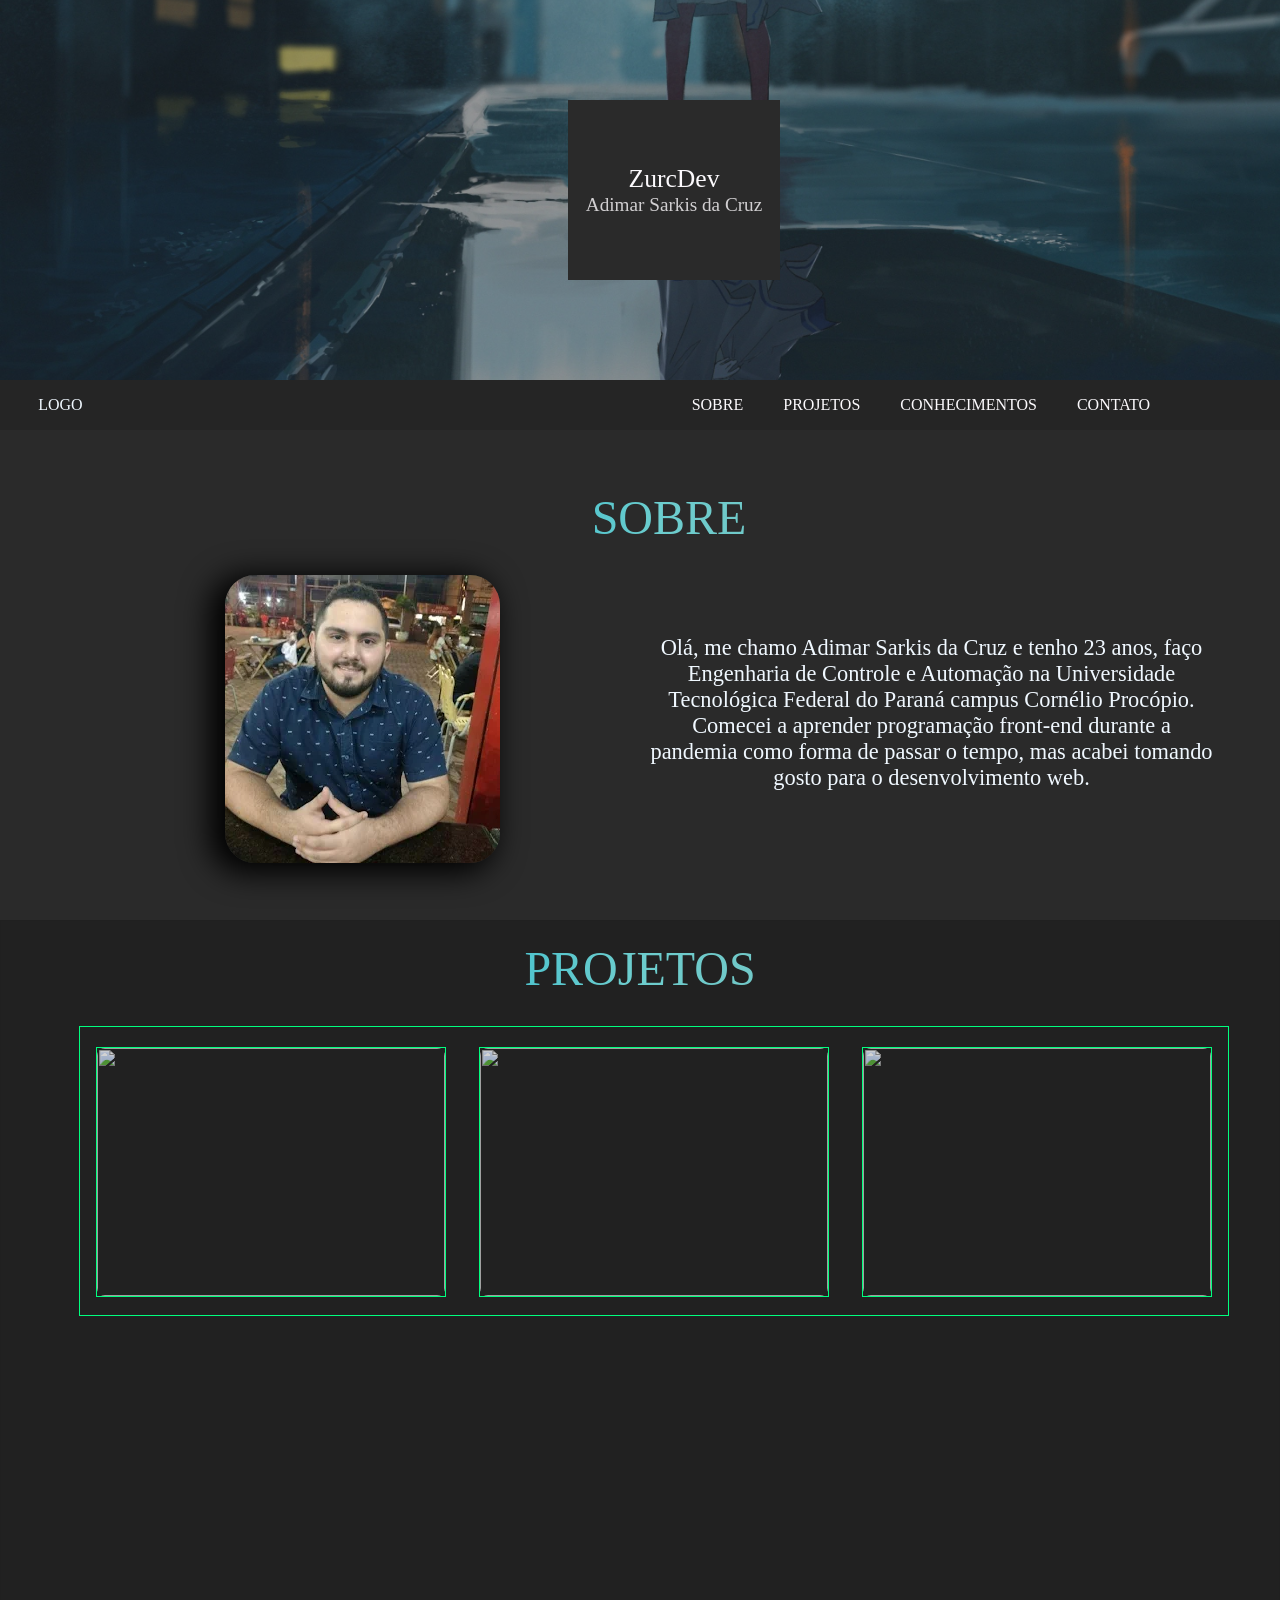
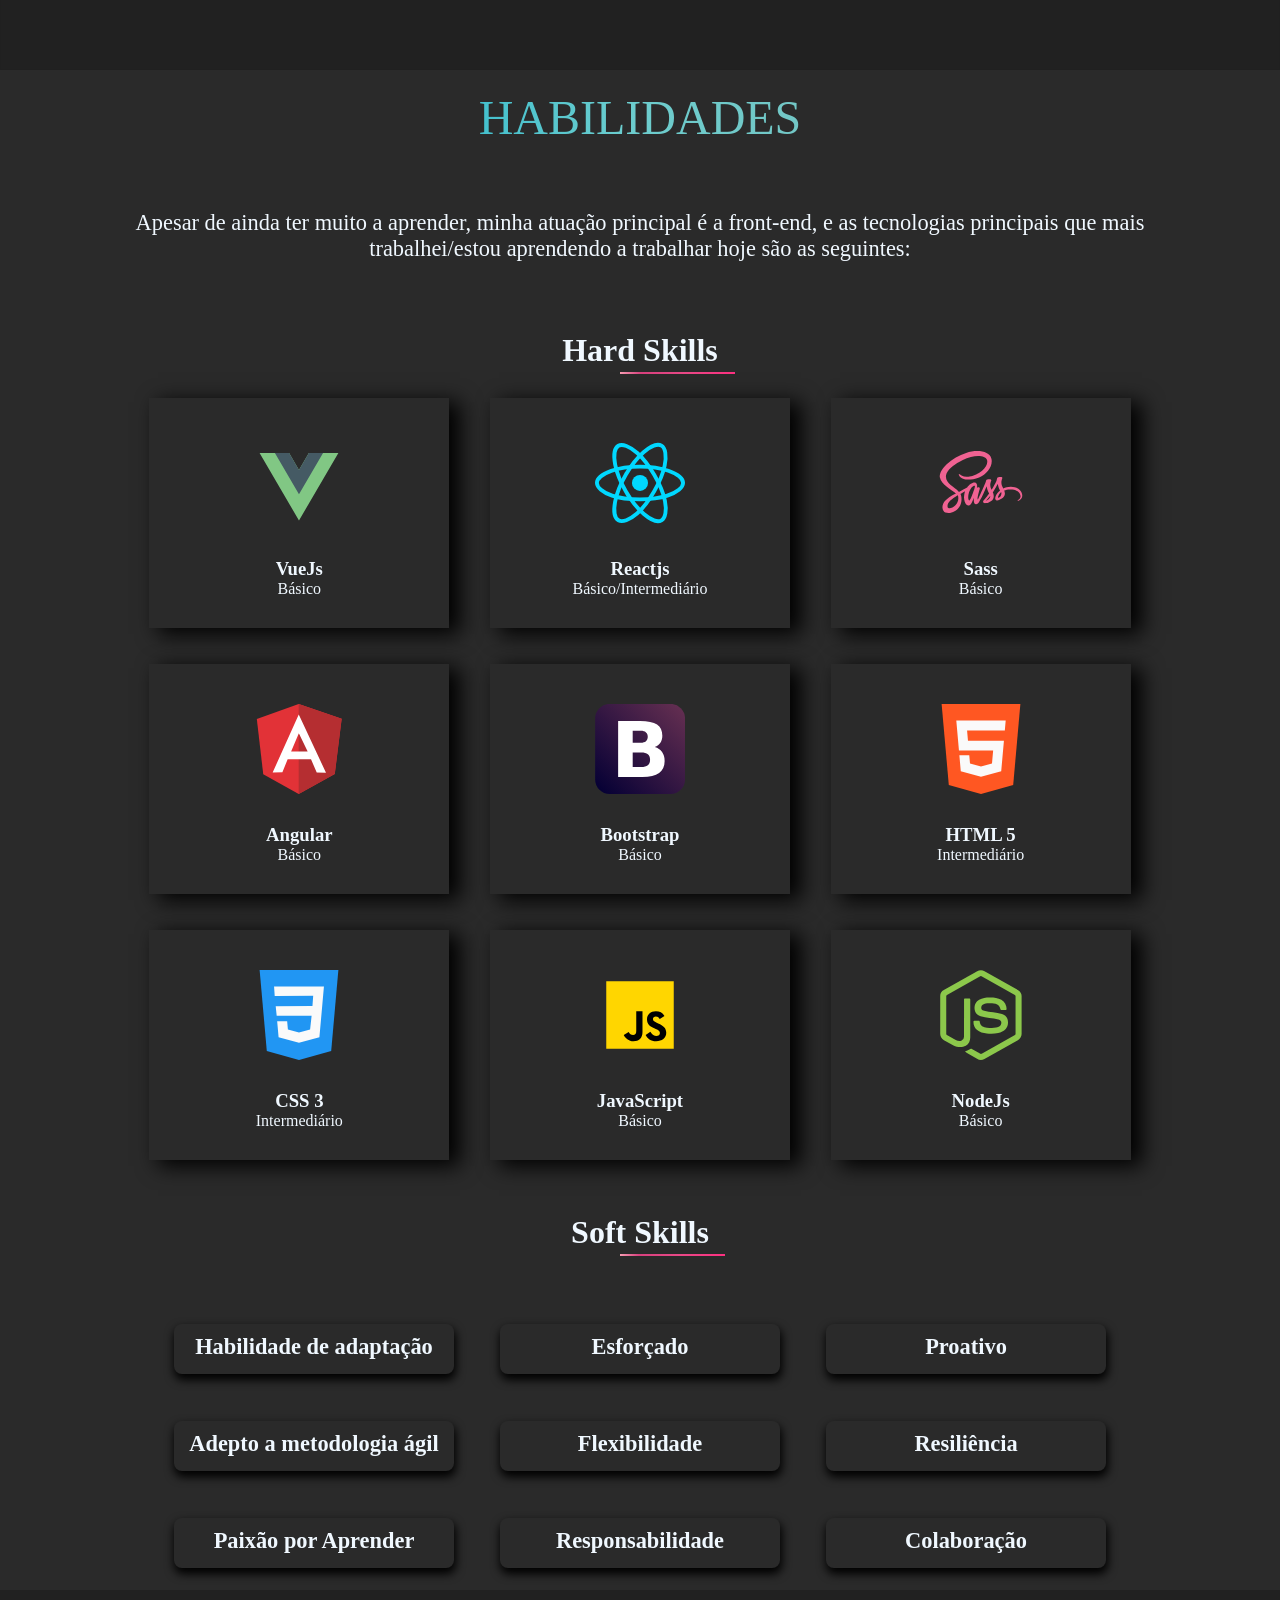
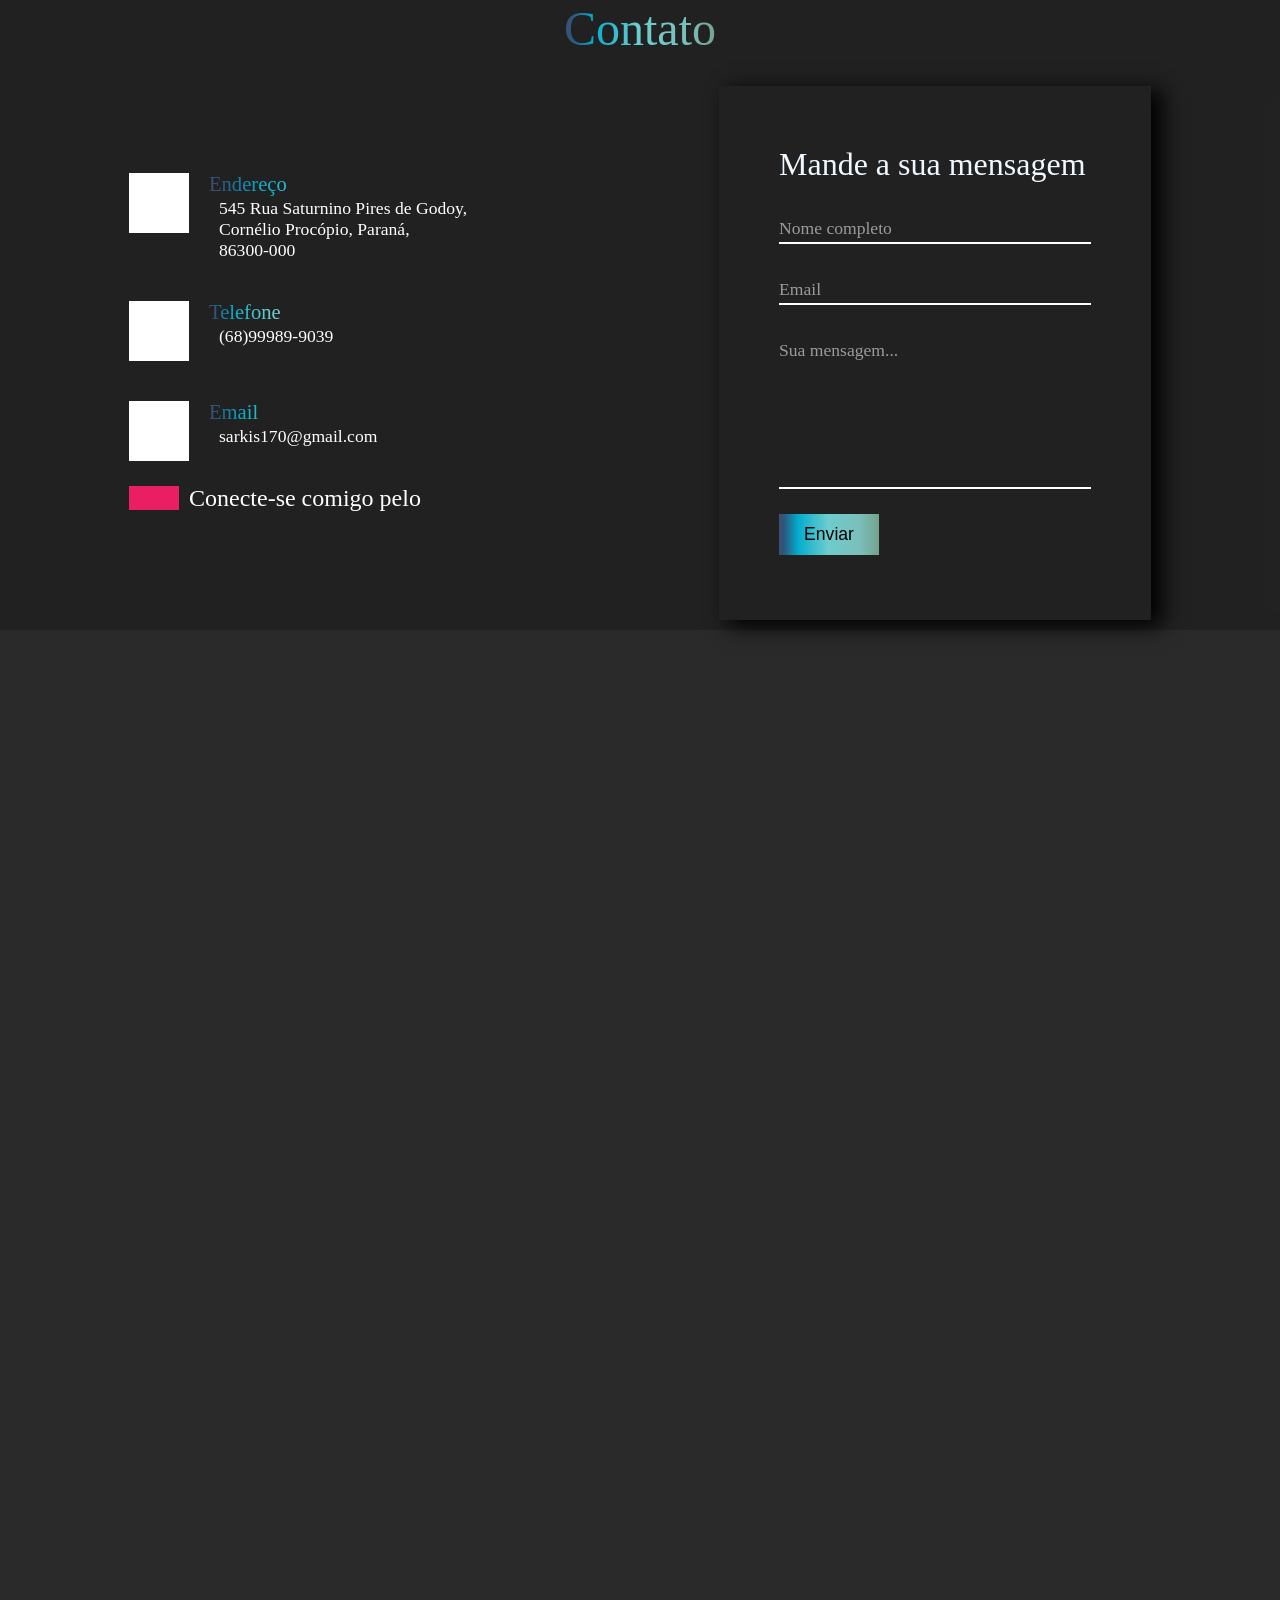
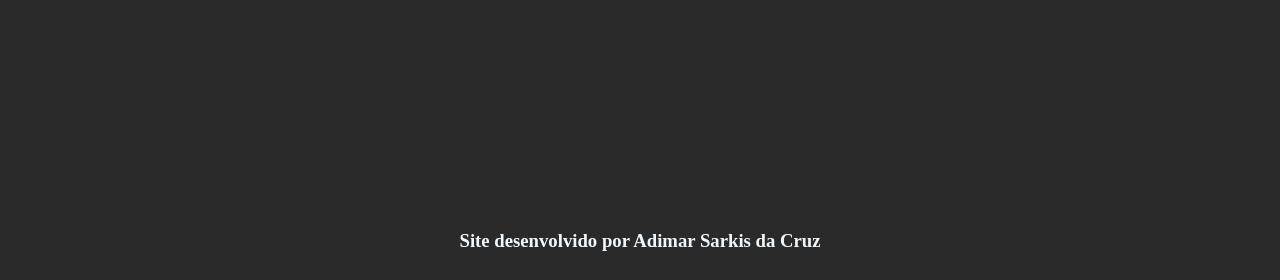
==== commit 00797998: "Feito a responsividade para tablet" ====
--- a/Html/index.html
+++ b/Html/index.html
@@ -10,6 +10,7 @@
         <link rel="stylesheet" href="../Css/projetos.css">
         <link rel="stylesheet" href="../Css/habilidades.css">
         <link rel="stylesheet" href="../Css/contato.css">
+        <link rel="stylesheet" href="../Css/rodape.css">
         <title>Pagina Pessoal</title>
     </head>
     <body>
@@ -27,8 +28,8 @@
                         <nav>
                             <ul>
                                 <li>LOGO</li>
-                                <li><a href="#">HOME</a></li>
-                                <li><a href="#">PROJETOS</a></li>
+                                <li><a href="#">SOBRE</a></li>
+                                <li><a href="#projetos">PROJETOS</a></li>
                                 <li><a href="#">CONHECIMENTOS</a></li>
                                 <li><a href="#">CONTATO</a></li>
                             </ul>
@@ -116,10 +117,9 @@
                                 </div>
                             </div>
                             <span class="overflow" data-state="visible" aria-hidden="true"></span>
+                            <button verMais class="toggle" data-state="more">VER MAIS</button>
                         </div>
                         
-                           
-                        <button verMais class="toggle" data-state="more">VER MAIS</button>
                     </section>
                     
                     <section class="habilidades">
@@ -147,38 +147,39 @@
                                     <h3>Sass</h3>
                                     <p>Básico</p>
                                 </div>
-                                <div class="imgHab">
+                                <div class="imgHab" esconde>
                                     <img src="../imagens/angular.svg" alt="">
                                     <h3>Angular</h3>
                                     <p>Básico</p>
                                 </div>
-                                <div class="imgHab">
+                                <div class="imgHab" esconde>
                                     <img src="../imagens/getbootstrap.svg" alt="">
                                     <h3>Bootstrap</h3>
                                     <p>Básico</p>
                                 </div>
-                                <div class="imgHab">
+                                <div class="imgHab" esconde>
                                     <img src="../imagens/html5.svg" alt="">
                                     <h3>HTML 5</h3>
                                     <p>Intermediário</p>
                                 </div>
-                                <div class="imgHab">
+                                <div class="imgHab" esconde>
                                     <img src="../imagens/css3.svg" alt="">
                                     <h3>CSS 3</h3>
                                     <p>Intermediário</p>
                                 </div>
-                                <div class="imgHab">
+                                <div class="imgHab" esconde>
                                     <img src="../imagens/js.svg" alt="">
                                     <h3>JavaScript</h3>
                                     <p>Básico</p>
                                 </div>
-                                <div class="imgHab">
+                                <div class="imgHab" esconde>
                                     <img src="../imagens/nodejs.svg" alt="">
                                     <h3>NodeJs</h3>
                                     <p>Básico</p>
                                 </div>
-                                       
-                            </div>
+                                
+                            </div>
+                            
                         </div>
                         <div class="soft">
                             <h2>Soft Skills</h2>
@@ -198,7 +199,7 @@
 
                     <section class="contato">
                         <div class="conteudoContado">
-                            <h2>Contato</h2>
+                            <h1>Contato</h1>
                             
                         </div>
                         <div class="container">
@@ -268,7 +269,11 @@
                 
             </main>
             
-            <footer>Rodape</footer>
+            <footer>
+                <div class="rodape">
+                    <h3>Site desenvolvido por <strong>Adimar Sarkis da Cruz</strong></h3>
+                </div>
+            </footer>
             
             <script src="../Js/projetos.js" defer></script>
             
--- a/Css/header.css
+++ b/Css/header.css
@@ -4,14 +4,14 @@
     }
     .img img{
         height: 100%;
-        width: 99%;
+        width: 100%;
         opacity: 0.5;
         object-fit: cover;
     }
     .apresentacao{
         width: 212px;
         height: 180px;
-        background: var(--corDegradeFundo);
+        background: #2a2a2a;
         top: 100px;
         left: 568px;
         position: absolute;
@@ -72,4 +72,8 @@
     .menu li:hover::after{
         width: 100%;
     }
-    +    @media (max-width: 768px) { /* para dispositivos tablets*/
+        .apresentacao{
+            left:280px;
+        }
+    }
--- a/Css/conteudo.css
+++ b/Css/conteudo.css
@@ -1,5 +1,4 @@
 .conteudo{
-    border: solid 2px tomato;
     height: 510vh;
 }
 .sobre {
@@ -8,20 +7,17 @@
     position: relative;
     top: 50px;
     left: 125px;
+    text-align: center;
 }
 .sobre h1{
     margin-top: 10px;
-    margin-left: 500px;
+    font-size: 3em;
+    font-weight: 500;
+    background: var(--corDegrade2);
+    -webkit-background-clip: text;
+    -webkit-text-fill-color: transparent;
 }
-.sobre h1::after{
-    content: ' ';
-    width: 100px;
-    height: 2px;
-    background: var(--corDegrade2);
-    position: absolute;
-    bottom: 320px;
-    left: 500px;
-}
+
 .descricao{
     display: flex;
 }
@@ -40,44 +36,36 @@
 }
 
 
-
-
-
-
-
-
-
-
-
-
-
-@media (max-width:700px){ /* para dispositivos moveis*/
+@media (max-width:768px){ /* para dispositivos tablets*/
     .descricao img{
         display: none;
     }
     .conteudo{
-        border: solid 2px tomato;
         height: 70vh;
         width: 100vw;
         position: absolute;
         top: 430px;  
     }
     .sobre h1{
-        margin-top: 40px;
-        margin-left: 100px;
-        width: 50vw;
+        font-size: 3em;
+        font-weight: 500;
+        background: var(--corDegrade2);
+        -webkit-background-clip: text;
+        -webkit-text-fill-color: transparent;
+        position: absolute;
+        right: 330px; 
     }
     .sobre h1::after{
         position: absolute;
-        bottom: 310px;
-        left: 110px;
+        bottom: 5px;
+        left: 10px;
 
     }
     .sobre p{
-        margin-top: 40px;
+        margin-top: 100px;
         margin-left: -10px;
-        font-size: 1.2rem;
-        width: 50vw;
+        font-size: 1.4rem;
+        width: 70vw;
     }
     
     
--- a/Css/projetos.css
+++ b/Css/projetos.css
@@ -5,6 +5,7 @@
     height: 750px;
     background-color: rgba(33, 33, 33, 0.9);
     border: solid rgba(33, 33, 33, 0.9) 0.01px;
+    text-align: center;
 }
 .projetos button{
     width:  8rem;
@@ -18,23 +19,20 @@
     cursor: pointer;
 }
 .projetos h1{
-    margin-left: 620px;
     margin-top: 20px;
     font-size: 1.6rem;
     text-shadow: 0.3 .2rem .3rem rgba(0, 0, 0, 0.4);
+    font-size: 3em;
+    font-weight: 500;
+    background: var(--corDegrade2);
+    -webkit-background-clip: text;
+    -webkit-text-fill-color: transparent;
 }
-.projetos h1::after{
-    content: '';
-    width: 150px;
-    height: 2px;
-    background: var(--corDegrade2);
-    position: absolute;
-    bottom: 545px;
-    left: 600px;
-}
+
 .info{
     display: flex;
-    width: 1200px;
+    width: 90%;
+    border: 1px solid springgreen;
     height: 600px;
     max-height: 290px;
     overflow: hidden;
@@ -117,4 +115,36 @@
     bottom: 2rem;
     opacity: 1;
     visibility: visible;
+}
+@media (max-width:769px){ /* para dispositivos tablets*/
+    .projetos{
+        border: 1px solid springgreen;
+        width: 100%;
+        position: relative;
+        top: 51px;
+        height: 970px;
+    }
+    .projetos h1{
+        font-size: 3em;
+        font-weight: 500;
+        background: var(--corDegrade2);
+        -webkit-background-clip: text;
+        -webkit-text-fill-color: transparent;
+        position: absolute;
+        right: 260px; 
+    }
+    .info{
+        width: 100%;
+        border: 1px solid salmon;
+        position: absolute;
+        left: 0 ;
+        top: 100px;
+        height: 820px;
+    }
+    [verMais]{
+        position: relative;
+        top: 400px;
+        left: 40%;
+    }
+
 }
--- a/Css/habilidades.css
+++ b/Css/habilidades.css
@@ -2,21 +2,18 @@
     height: 1500px;
     position: relative;
     top: 130px;
+    text-align: center;
 }
 .habilidades h1{
     margin-top: 20px;
-    margin-left: 600px;
+    font-size: 3em;
+    font-weight: 500;
+    background: var(--corDegrade2);
+    -webkit-background-clip: text;
+    -webkit-text-fill-color: transparent;
     text-shadow: 0.3 .2rem .3rem rgba(0, 0, 0, 0.4);
 }
-.habilidades h1::after{
-    content: '';
-    width: 168px;
-    height: 2px;
-    background: var(--corDegrade2);
-    position: absolute;
-    top: 25px;
-    left: 44vw;
-}
+
 .des{
     font-size: 1.4rem;
     margin-top: 15px;
@@ -25,7 +22,7 @@
 .hard h2{
     position: relative;
     top: 20px;
-    left: 45vw;
+    font-size: 2em;
     text-shadow: 0.3 .2rem .3rem rgba(0, 0, 0, 0.4);
 }
 .hard h2::after{
@@ -34,13 +31,13 @@
     height: 2px;
     background: var(--corDegrade);
     position: absolute;
-    top: 25px;
-    left: 0px;
+    top: 40px;
+    left: 620px;
 }
 .soft h2{
     position: relative;
     top: 50px;
-    left: 45vw;
+    font-size: 2em;
     text-shadow: 0.3 .2rem .3rem rgba(0, 0, 0, 0.4);
 }
 .soft h2::after{
@@ -49,12 +46,12 @@
     height: 2px;
     background: var(--corDegrade);
     position: absolute;
-    top: 25px;
-    left: 0px;
+    top: 40px;
+    left: 620px;
 }
 .hardskills{
     border: 0.01px solid rgb(42,42,42);
-    width: 1200px;
+    width: 80%;
     height: 800px;
     position: relative;
     top: 3rem;
@@ -63,7 +60,7 @@
     justify-content: space-around;
     align-items: flex-start;
     margin-bottom: 15px;
-    margin-left: 5vw;
+    margin-left: 10vw;
 }
 .imgHab{
     width: 300px;
@@ -79,7 +76,7 @@
     content: '';
     width: 300px;
     height: 230px;
-    background: var(--corDegrade3);
+    background: var(--corDegrade2);
     position: absolute;
     margin-left: 20px;
     margin-top: 5px;
@@ -96,11 +93,11 @@
     object-fit: cover;
 }
 .softskills{
-    width: 950px;
-    height: 280px;
+    width: 80%;
+    height: 290px;
     position: relative;
     top: 100px;
-    left: 15vw;
+    left: 10vw; 
     display: flex;
     flex-wrap: wrap;
     justify-content: space-evenly;
@@ -114,3 +111,33 @@
     border-radius: .5rem;
     padding: 10px 10px;
 }
+[verMais]{
+    display: none;
+}
+
+@media (max-width: 769px) {
+    .overflow{
+        display: none;
+        position: absolute;
+        bottom: 0;
+        left: 0;
+        width: 100px;
+        height: 30px;
+    }
+    .soft h2{
+        position: relative;
+        top: 450px;
+    }
+    .hard h2::after{
+        position: absolute;
+        left: 330px;
+    }
+    .soft h2::after{
+        position: absolute;
+        left: 330px;
+    }
+    .softskills{
+        position: relative;
+        top: 500px;
+    }
+}
--- a/Css/contato.css
+++ b/Css/contato.css
@@ -1,5 +1,4 @@
 .contato{
-    border: 1px solid seagreen;
     width: 100vw;
     height: 640px;
     margin-top: 130px;
@@ -15,10 +14,10 @@
     text-align: center;
     max-width: 800px;
 }
-.contato .conteudoContado h2{
+.contato .conteudoContado h1{
     font-size: 3em;
     font-weight: 500;
-    background: var(--corDegrade3);
+    background: var(--corDegrade2);
     -webkit-background-clip: text;
     -webkit-text-fill-color: transparent;
 }
@@ -60,8 +59,7 @@
     transition: 0.5s;
 }
 .container .contatoInfo .box:hover .icone{
-    background: var(--corDegrade3);
-    color: #fff;
+    background: var(--corDegrade2);
 }
 .container .contatoInfo .box .texto{
     display: flex;
@@ -73,7 +71,7 @@
 }
 .container .contatoInfo .box .texto h3{
     font-weight: 500;
-    background: var(--corDegrade3);
+    background: var(--corDegrade2);
     -webkit-background-clip: text;
     -webkit-text-fill-color: transparent;
     margin-bottom: 2px;
@@ -152,7 +150,7 @@
     left: -100%;
     width: 100%;
     height: 100%;
-    background: var(--corDegrade3);
+    background: var(--corDegrade2);
     animation: animacao 2s linear infinite;
     transition: 0.5s;
 }
@@ -178,7 +176,7 @@
 .container .contatoForm .inputBox textarea:focus ~ span,
 .container .contatoForm .inputBox input:valid ~ span,
 .container .contatoForm .inputBox textarea:valid ~ span{
-    background: var(--corDegrade3);
+    background: var(--corDegrade2);
     -webkit-background-clip: text;
     -webkit-text-fill-color: transparent;
     font-size: 0.9em;
@@ -193,8 +191,8 @@
 }
 .container .contatoForm .inputBox input[type="submit"]{
     width: 100px;
-    background: var(--corDegrade3);
-    color: aliceblue;
+    background: var(--corDegrade2);
+    color: rgb(0, 0, 0);
     border: none;
     cursor: pointer;
     padding: 10px;
@@ -204,6 +202,9 @@
 @media(max-width: 991px){
     .contato{
         padding: 50px;
+        position: relative;
+        top: 500px;
+        height: 1200px;
     }
     .container{
         flex-direction: column;
@@ -215,4 +216,17 @@
     .container .contatoForm{
         padding: 50px 30px;
     }
-}+    .contato .conteudoContado h1{
+        position: relative;
+        bottom: 20px;
+    }
+    .contatoInfo{
+        position: relative;
+        top: 25px;
+        left: 25%;
+    }
+    .contatoForm{
+        position: relative;
+        top: 25px; 
+    }
+}
--- a/Css/rodape.css
+++ b/Css/rodape.css
@@ -0,0 +1,16 @@
+.rodape{
+    display: flex;
+    justify-content: center;
+    align-items: center;
+}
+@media (max-width:769px){ /* para dispositivos tablets*/
+    .rodape{
+        position: absolute;
+        bottom: -4585px;
+        width: 100%;
+        padding: 20px;
+    }
+
+
+
+}
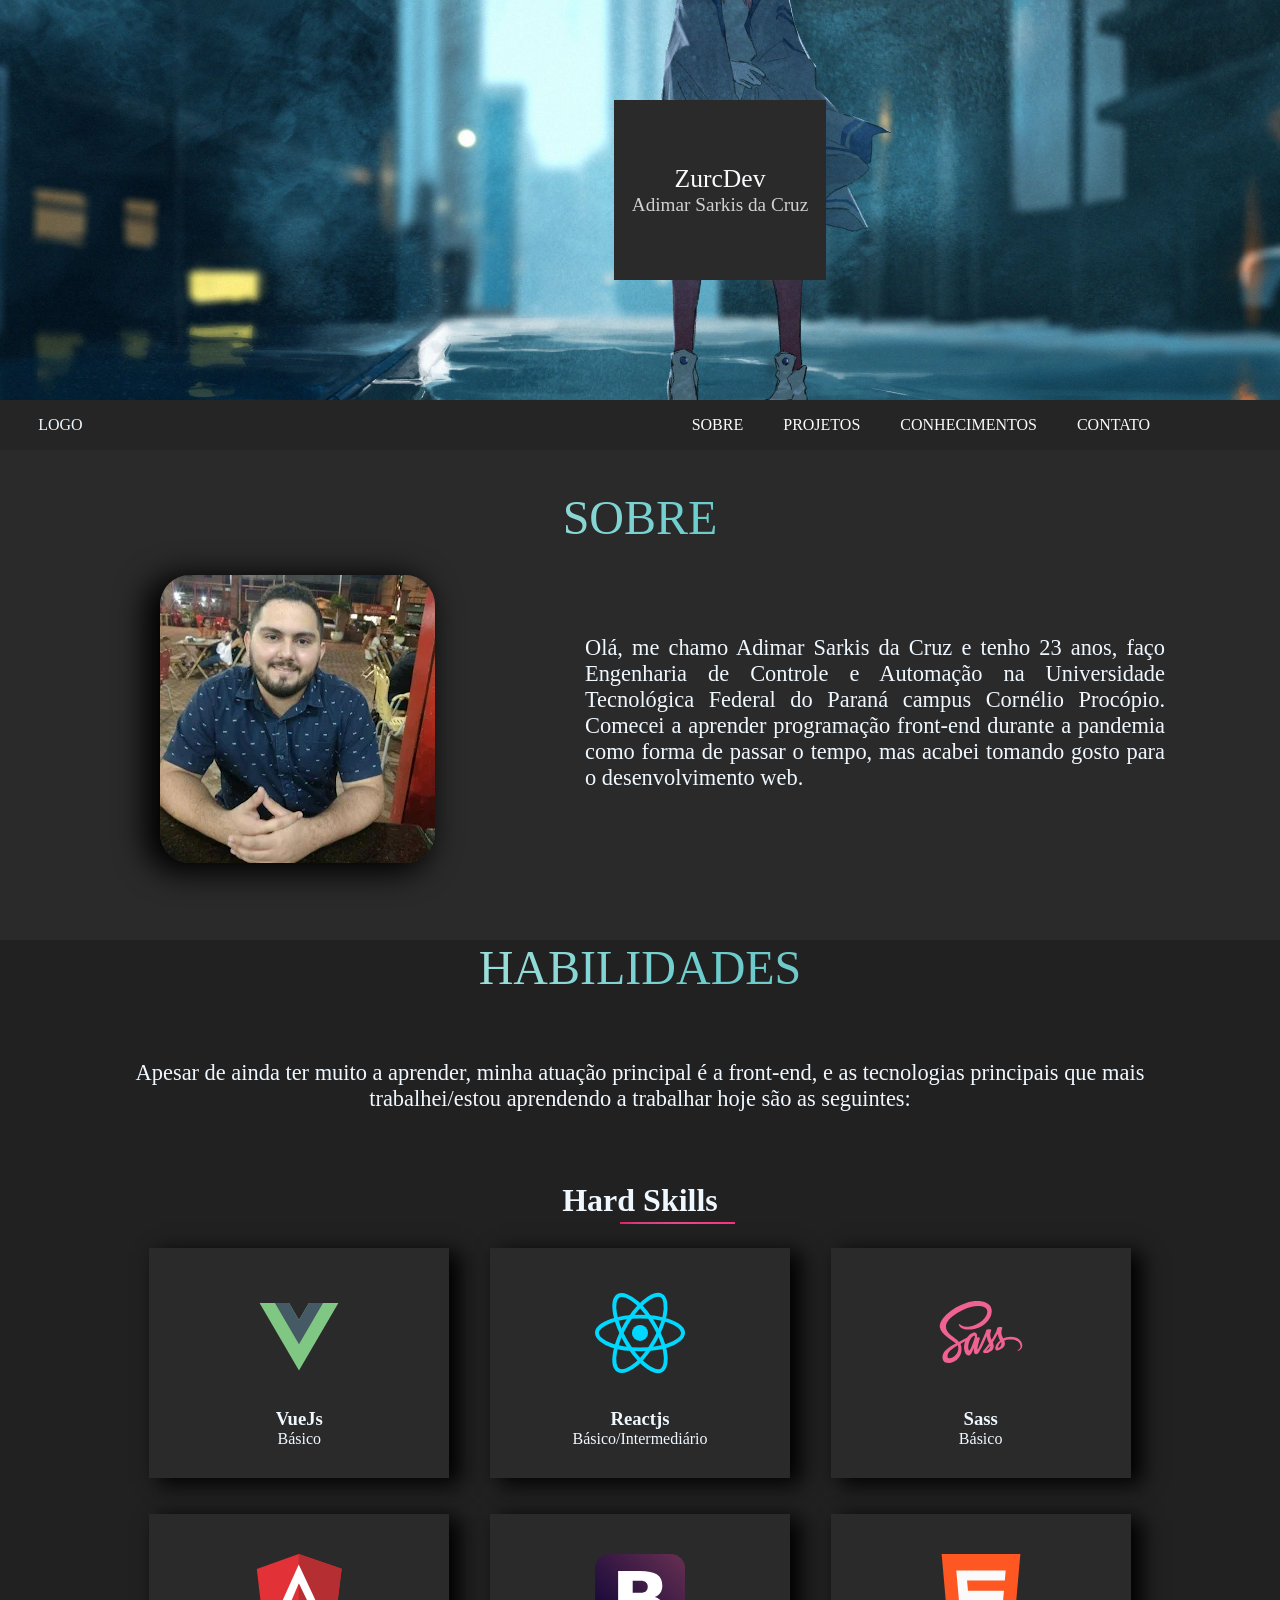
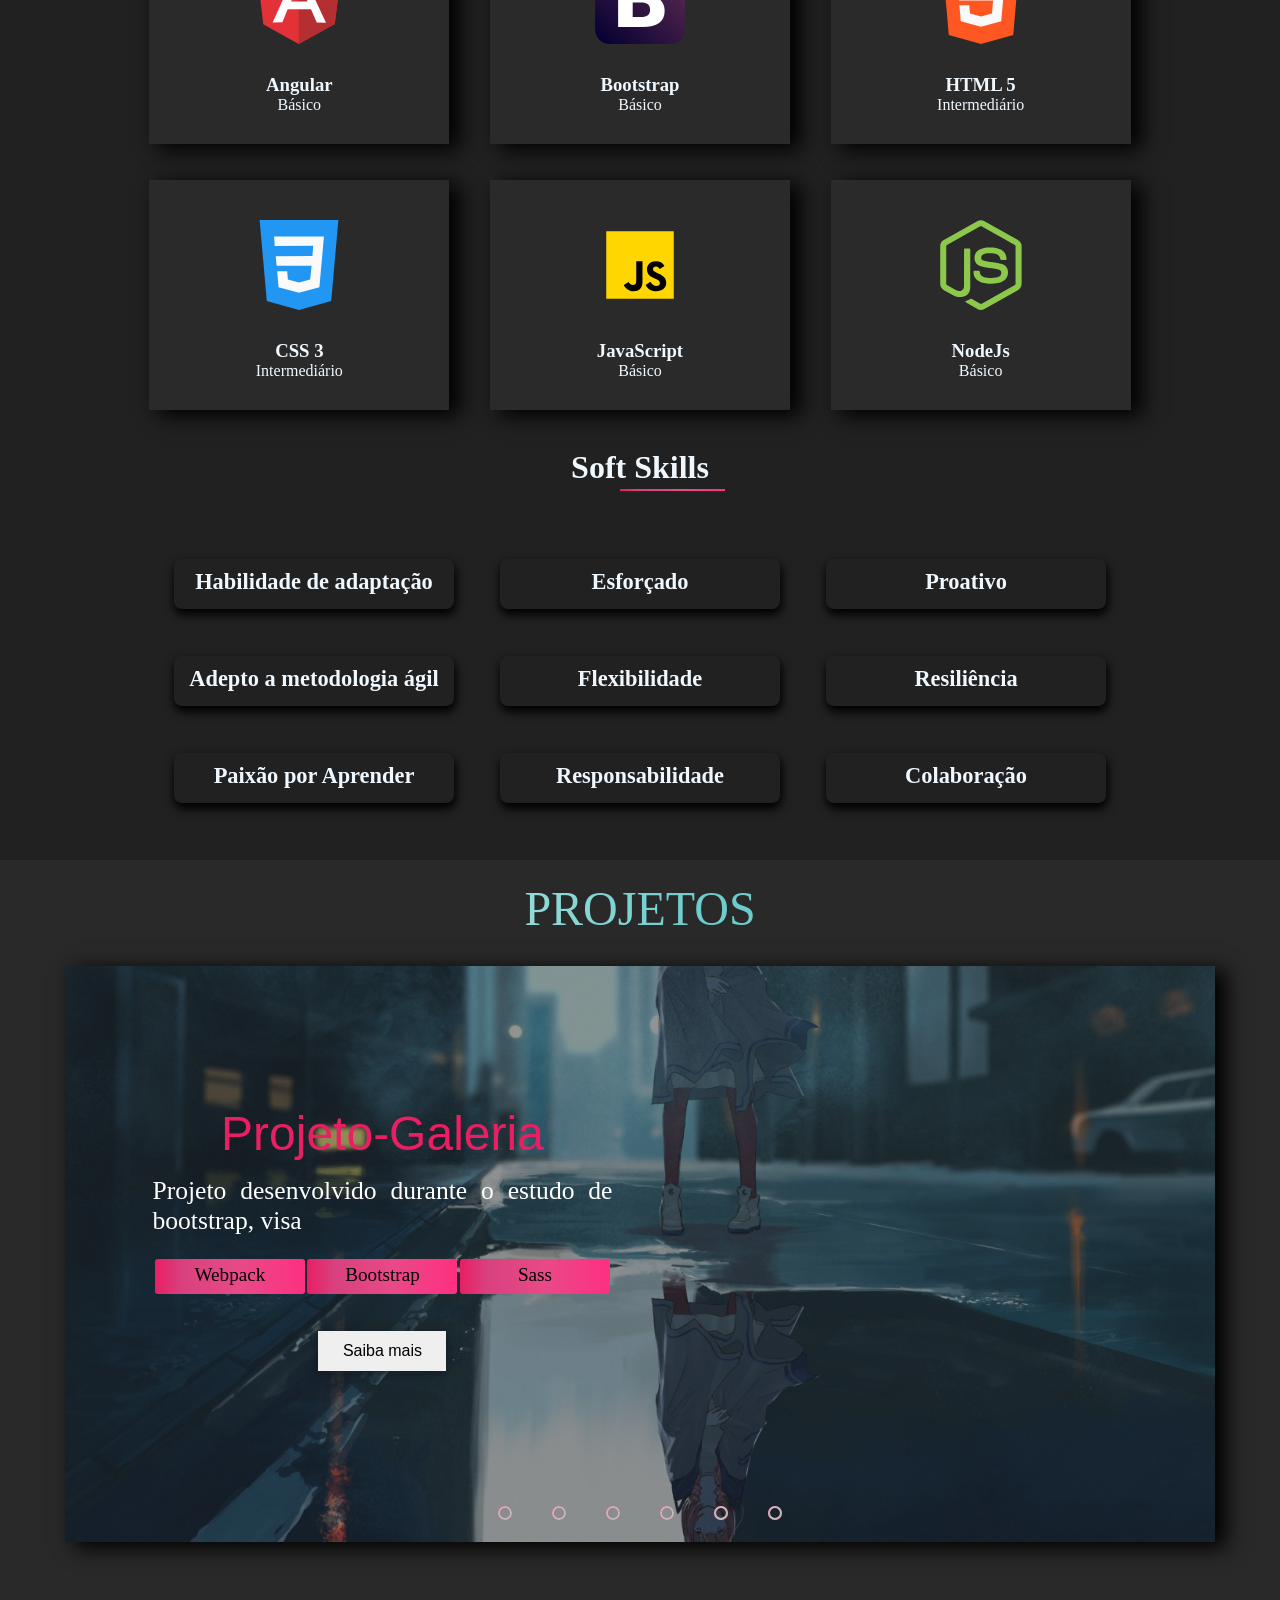
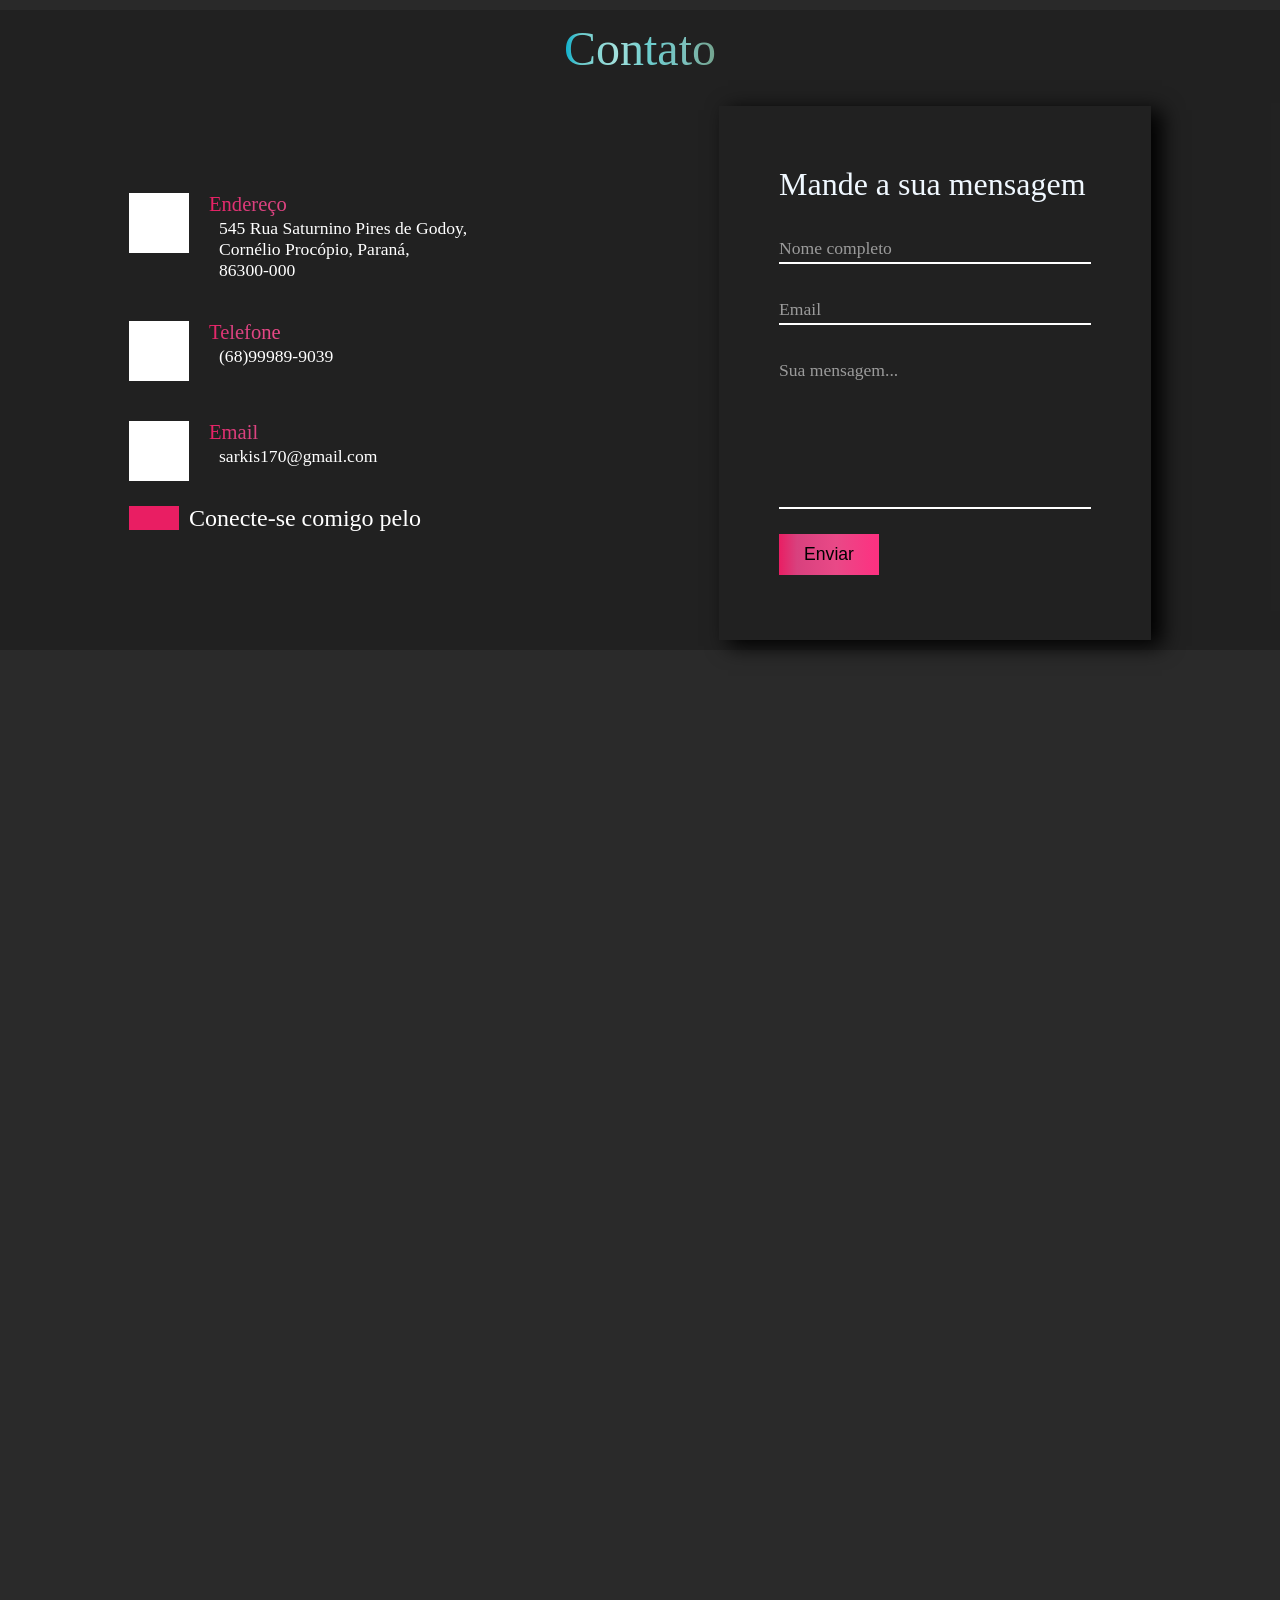
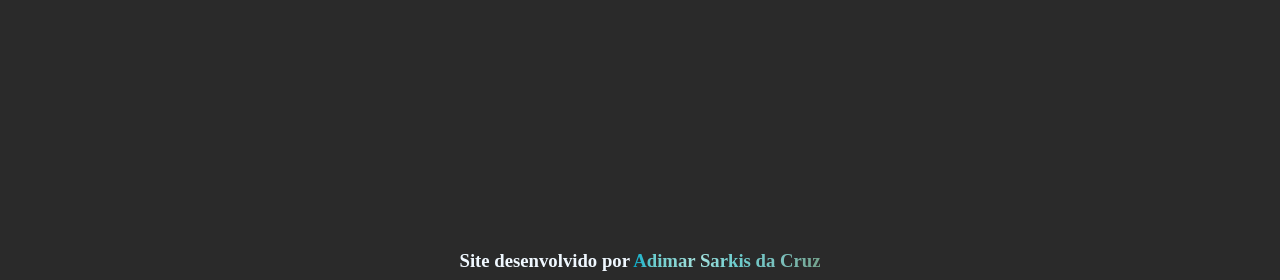
==== commit 82edb894: "Feito a secção projetos com carousel" ====
--- a/Html/index.html
+++ b/Html/index.html
@@ -2,7 +2,7 @@
 <html lang="pt-br">
     <head>
         <meta charset="UTF-8">
-        <meta http-equiv="X-UA-Compatible" content="IE=edge">
+        <meta http-equiv="X-UA-Compatible" content="IE=edge" author="Adimar">
         <meta name="viewport" content="width=device-width, initial-scale=1.0">
         <link rel="stylesheet" href="../Css/index.css">
         <link rel="stylesheet" href="../Css/header.css">
@@ -17,9 +17,7 @@
         
             <header>
                 <div>
-                    <div class="img">
-                        <img src="../imagens/1151679.jpg" alt="" >
-                    </div>
+                    <div class="img"></div>
                     <div class="apresentacao">
                         <span>ZurcDev</span>
                         <p>Adimar Sarkis da Cruz</p>
@@ -53,97 +51,29 @@
                         </div>
                     </section>
                     
-                    <section class="projetos">
-                        <h1>PROJETOS</h1>
-                        <div class="info">
-                            <div class="cards">
-                                <div class="cardImg">
-                                    <img src="" alt="">
-                                </div>
-                                <div class="cardInfo">
-                                    <h2>Projeto-Galeria</h2>
-                                    <p>Projeto feito com webpack bootstrap e sass</p>
-                                    <a href="#"><button>Saiba mais</button></a>
-                                </div>
-                            </div>
-                            <div class="cards">
-                                <div class="cardImg">
-                                    <img src="" alt="">
-                                </div>
-                                <div class="cardInfo">
-                                    <h2>Projeto Cadastro de Usuários</h2>
-                                    <p>Projeto feito com backend JSON Server</p>
-                                    <a href="#"><button>Saiba mais</button></a>
-                                </div>
-                            </div>
-                            <div class="cards">
-                                <div class="cardImg">
-                                    <img src="" alt="">
-                                </div>
-                                <div class="cardInfo">
-                                    <h2>Projeto Calculadora</h2>
-                                    <p>Projeto feito com webpack bootstrap e sass</p>
-                                    <a href="#"><button>Saiba mais</button></a>
-                                </div>
-                            </div>
-                            <div class="cards esconder" esconde>
-                                <div class="cardImg">
-                                    <img src="" alt="">
-                                </div>
-                                <div class="cardInfo">
-                                    <h2>Projeto Súmario de vendas</h2>
-                                    <p>Projeto feito com VueJs</p>
-                                    <a href="#"><button>Saiba mais</button></a>
-                                </div>
-                            </div>
-                            <div class="cards esconder" esconde>
-                                <div class="cardImg">
-                                    <img src="" alt="">
-                                </div>
-                                <div class="cardInfo">
-                                    <h2>Em breve</h2>
-                                    <p>Projeto sendo feito</p>
-                                    <a href="#"><button>Saiba mais</button></a>
-                                </div>
-                            </div>
-                            <div class="cards esconder" esconde>
-                                <div class="cardImg">
-                                    <img src="" alt="">
-                                </div>
-                                <div class="cardInfo">
-                                    <h2>Em breve</h2>
-                                    <p>Projeto sendo feito</p>
-                                    <a href="#"><button>Saiba mais</button></a>
-                                </div>
-                            </div>
-                            <span class="overflow" data-state="visible" aria-hidden="true"></span>
-                            <button verMais class="toggle" data-state="more">VER MAIS</button>
-                        </div>
-                        
-                    </section>
                     
                     <section class="habilidades">
                         <h1>HABILIDADES</h1>
                         <p class="des">Apesar de ainda ter muito a aprender, 
                             minha atuação principal é a front-end,
-                             e as tecnologias
+                            e as tecnologias
                             principais que mais trabalhei/estou aprendendo a trabalhar 
                             hoje são as seguintes:</p>
-                        <div class="hard">
-                            <h2>Hard Skills</h2>
-                            <div class="hardskills">
-                                <div class="imgHab">
-                                    <img src="../imagens/vue.svg" alt="">
-                                    <h3>VueJs</h3>
-                                    <p>Básico</p>
-                                </div>
-                                <div class="imgHab">
-                                    <img src="../imagens/reactjs.svg" alt="">
-                                    <h3>Reactjs</h3>
-                                    <p>Básico/Intermediário</p>
-                                </div>
-                                <div class="imgHab">
-                                    <img src="../imagens/sass.svg" alt="">
+                            <div class="hard">
+                                <h2>Hard Skills</h2>
+                                <div class="hardskills">
+                                    <div class="imgHab">
+                                        <img src="../imagens/vue.svg" alt="">
+                                        <h3>VueJs</h3>
+                                        <p>Básico</p>
+                                    </div>
+                                    <div class="imgHab">
+                                        <img src="../imagens/reactjs.svg" alt="">
+                                        <h3>Reactjs</h3>
+                                        <p>Básico/Intermediário</p>
+                                    </div>
+                                    <div class="imgHab">
+                                        <img src="../imagens/sass.svg" alt="">
                                     <h3>Sass</h3>
                                     <p>Básico</p>
                                 </div>
@@ -196,11 +126,115 @@
                             </div>
                         </div>
                     </section>
+                    
+                    <section class="projetos">
+                        <h1>PROJETOS</h1>
+                        <div class="slider">
+                            <div class="slides">
+                                <input type="radio" name="radio-btn" id="radio1">
+                                <input type="radio" name="radio-btn" id="radio2">
+                                <input type="radio" name="radio-btn" id="radio3">
+                                <input type="radio" name="radio-btn" id="radio4">
+                                <input type="radio" name="radio-btn" id="radio5">
+                                <input type="radio" name="radio-btn" id="radio6">
+
+                                <div class="slide primeiro">
+                                    <img src="../imagens/1151679.jpg" alt="imagem 1">
+                                    <div class="cardInfo">
+                                        <h2>Projeto-Galeria</h2>
+                                        <p>Projeto desenvolvido durante o estudo de bootstrap, visa
+                                            
+                                        </p>
+                                        <ul class="tecnoUsadas">
+                                            <li>Webpack</li>
+                                            <li>Bootstrap</li>
+                                            <li>Sass</li>
+                                        </ul>
+                                        <a href="#"><button>Saiba mais</button></a>
+                                    </div>
+                                </div>
+                                <div class="slide">
+                                    <img src="../imagens/1151387.jpg" alt="imagem 2">
+                                    <div class="cardInfo">
+                                        <h2>Projeto Cadastro de Usuários</h2>
+                                        <p>Projeto feito com backend JSON Server</p>
+                                        <ul class="tecnoUsadas">
+                                            <li>JSON server</li>
+                                            
+                                        </ul>
+                                        <a href="#"><button>Saiba mais</button></a>
+                                    </div>
+                                </div>
+                                <div class="slide">
+                                    <img src="../imagens/2159514.jpg" alt="imagem 3">
+                                    <div class="cardInfo">
+                                        <h2>Projeto Calculadora</h2>
+                                        <p>Projeto feito com webpack bootstrap e sass</p>
+                                        <ul class="tecnoUsadas">
+                                            <li>Webpack</li>
+                                            <li>Bootstrap</li>
+                                            <li>Sass</li>
+                                        </ul>
+                                        <a href="#"><button>Saiba mais</button></a>
+                                    </div>
+                                </div>
+                                <div class="slide">
+                                    <img src="../imagens/632051.png" alt="imagem 4">
+                                    <div class="cardInfo">
+                                        <h2>Projeto Súmario de vendas</h2>
+                                        <p>Projeto feito com VueJs</p>
+                                        <ul class="tecnoUsadas">
+                                            <li>VueJs</li>
+                                            
+                                        </ul>
+                                        <a href="#"><button>Saiba mais</button></a>
+                                    </div>
+                                </div>
+                                <div class="slide">
+                                    <img src="../imagens/Imagem do WhatsApp de 2022-10-12 à(s) 16.37.03.jpg" alt="imagem 5">
+                                    <div class="cardInfo">
+                                        <h2>Em breve</h2>
+                                        <p>Projeto sendo feito</p>
+                                        <a href="#"><button>Saiba mais</button></a>
+                                    </div>
+                                </div>
+                                <div class="slide">
+                                    <img src="../imagens/Captura de tela_20221026_193105.png" alt="imagem 6">
+                                    <div class="cardInfo">
+                                        <h2>Em breve</h2>
+                                        <p>Projeto sendo feito</p>
+                                        <a href="#"><button>Saiba mais</button></a>
+                                    </div>
+                                </div>
+
+                                <div class="navigation-auto">
+                                    <div class="auto-btn1"></div>
+                                    <div class="auto-btn2"></div>
+                                    <div class="auto-btn3"></div>
+                                    <div class="auto-btn4"></div>
+                                    <div class="auto-btn5"></div>
+                                    <div class="auto-btn6"></div>
+                                </div>
+                            </div>
+
+                            
+                            <div class="manual-navigation">
+                                <label for="radio1" class="manual-btn"></label>
+                                <label for="radio2" class="manual-btn"></label>
+                                <label for="radio3" class="manual-btn"></label>
+                                <label for="radio4" class="manual-btn"></label>
+                                <label for="radio5" class="manual-btn"></label>
+                                <label for="radio6" class="manual-btn"></label>
+                            </div>
+                        
+                        </div>
+
+                        
+                    </section>
 
                     <section class="contato">
                         <div class="conteudoContado">
                             <h1>Contato</h1>
-                            
                         </div>
                         <div class="container">
                             <div class="contatoInfo">
@@ -271,7 +305,7 @@
             
             <footer>
                 <div class="rodape">
-                    <h3>Site desenvolvido por <strong>Adimar Sarkis da Cruz</strong></h3>
+                    <h3>Site desenvolvido por <strong class="rodapeNome">Adimar Sarkis da Cruz</strong></h3>
                 </div>
             </footer>
             
@@ -279,6 +313,9 @@
             
             <script type="module" src="https://unpkg.com/ionicons@5.5.2/dist/ionicons/ionicons.esm.js"></script>
             <script nomodule src="https://unpkg.com/ionicons@5.5.2/dist/ionicons/ionicons.js"></script>
-            
+            <script
+                src="https://code.jquery.com/jquery-3.6.1.min.js"
+                integrity="sha256-o88AwQnZB+VDvE9tvIXrMQaPlFFSUTR+nldQm1LuPXQ="
+                crossorigin="anonymous"></script>
     </body>
 </html>
--- a/Css/index.css
+++ b/Css/index.css
@@ -4,10 +4,9 @@
     box-sizing: border-box;
 }
 :root{
-    --corDegrade: linear-gradient(90deg, rgba(247,156,178,1) 0%, rgba(216,65,126,1) 18%, rgba(233,73,135,1) 57%, rgba(252,50,129,1) 96%);
-    --corDegrade2: linear-gradient(90deg, rgba(66,78,110,1) 0%, rgba(44,86,125,1) 5%, rgba(4,172,204,1) 19%, rgba(108,205,206,1) 49%, rgba(123,191,187,1) 80%, rgba(115,163,141,1) 100%)    ;
-    --corDegrade3: linear-gradient( 83.2deg,  rgba(150,93,233,1) 10.8%, rgba(99,88,238,1) 94.3% );
-    --corDegradeFundo: linear-gradient( 112.1deg,  rgba(32,38,57,1) 11.4%, rgb(34, 40, 63) 70.2% );
+    --corDegrade: linear-gradient(90deg, #e91e63 0%, rgba(216,65,126,1) 18%, rgba(233,73,135,1) 57%, rgba(252,50,129,1) 96%);
+    --corDegrade2: linear-gradient(90deg, rgba(4,172,204,1) 0%, rgba(108,205,206,1) 11%, rgba(164,224,220,1) 35%, rgba(108,205,206,1) 55%, rgba(123,191,187,1) 80%, rgba(115,163,141,1) 100%);
+    --corDegrade3: linear-gradient(83deg.2deg,  rgba(150,93,233,1) 10.8%, rgba(99,88,238,1) 94.3% );
 }
 
 header{
@@ -34,11 +33,19 @@
         'conteudo conteudo'
         'rodape rodape';
 }
+::-webkit-scrollbar{
+    width: 10px;
+}
+::-webkit-scrollbar-thumb{
+    width: 10px;
+    background: #e91e63;
+    border-radius: 5px;
+}
 
 @media (max-width:700px){ /* para dispositivos moveis*/
     body{
         grid-template-columns: 1fr;
-        grid-template-rows: 80px 1fr 100px;
+        grid-template-rows: 80px 1fr 44px;
         grid-template-areas: 
             'cabecalho'
             'conteudo'
--- a/Css/header.css
+++ b/Css/header.css
@@ -1,79 +1,95 @@
 .img{
-    height: 380px;
+    height: 400px;
     width: 100vw;
+    background-image: url(../imagens/1151679.jpg);
+    background-position: center;
+    background-repeat: no-repeat;
+    background-size: cover;
+    background-attachment: fixed;
+}
+.img img{
+    height: 100%;
+    width: 100%;
+    opacity: 0.5;
+    object-fit: cover;
+}
+.apresentacao{
+    width: 212px;
+    height: 180px;
+    background: #2a2a2a;
+    top: 100px;
+    left: 568px;
+    position: absolute;
+    display: flex;
+    flex-direction: column;
+    justify-content: center;
+    align-items: center;
+}
+.apresentacao span{
+    color: #FCFAFD;
+    font-size: 1.6rem;
+}
+    
+.apresentacao p{
+    color: #fcfafdcb;
+    font-size: 1.2rem;
+}
+nav ul{
+    display: flex;
+    list-style: none;
+    width: 100vw;
+    height: 50px;
+    justify-content: flex-end;
+    align-items: center;
+    padding: 0 100px;
+}
+.menu{
+    background-color: rgba(33,33,33,.5);
+    position: -webkit-sticky;
+    top: 30px;
+}
+a{
+    color: #FCFAFD;
+    text-decoration: none;
+}
+.menu li{
+    flex-direction: row;
+    cursor: pointer;
+    padding: 10px;
+    border-radius: 5px;
+    margin-right: 20px;
+    position: relative;
+}
+.menu li:nth-child(1){
+    margin-right: 589px;
+}
+.menu li::after{
+    content: '';
+    width: 0%;
+    height: 2px;
+    background: var(--corDegrade);
+    position: absolute;
+    bottom: 0;
+    left: 0;
+    transition: 0.5s ease-in-out;
+}
+.menu li:hover::after{
+    width: 100%;
+}
+
+@media (max-width: 1440px){
+    .apresentacao{
+        left: 614px;
     }
-    .img img{
-        height: 100%;
-        width: 100%;
-        opacity: 0.5;
-        object-fit: cover;
+}
+@media (max-width: 768px) { /* para dispositivos tablets*/
+    .apresentacao{
+        left:280px;
     }
+}
+@media (max-width: 425px) { /* para dispositivos mobile Large*/
     .apresentacao{
-        width: 212px;
-        height: 180px;
-        background: #2a2a2a;
-        top: 100px;
-        left: 568px;
-        position: absolute;
-        display: flex;
-        flex-direction: column;
-        justify-content: center;
-        align-items: center;
+        left: 100px;
     }
-    .apresentacao span{
-        color: #FCFAFD;
-        font-size: 1.6rem;
-    }
-    
-    
-    .apresentacao p{
-        color: #fcfafdcb;
-        font-size: 1.2rem;
-    }
-    nav ul{
-        display: flex;
-        list-style: none;
-        width: 100vw;
-        height: 50px;
-        justify-content: flex-end;
-        align-items: center;
-        padding: 0 100px;
-    }
-    .menu{
-        background-color: rgba(33,33,33,.5);
-        position: -webkit-sticky;
-        top: 30px;
-    }
-    a{
-        color: #FCFAFD;
-        text-decoration: none;
-    }
-    .menu li{
-        flex-direction: row;
-        cursor: pointer;
-        padding: 10px;
-        border-radius: 5px;
-        margin-right: 20px;
-        position: relative;
-    }
-    .menu li:nth-child(1){
-        margin-right: 589px;
-    }
-    .menu li::after{
-      content: '';
-      width: 0%;
-      height: 2px;
-      background: var(--corDegrade2);
-      position: absolute;
-      bottom: 0;
-      left: 0;
-      transition: 0.5s ease-in-out;
-    }
-    .menu li:hover::after{
-        width: 100%;
-    }
-    @media (max-width: 768px) { /* para dispositivos tablets*/
-        .apresentacao{
-            left:280px;
-        }
-    }+        
+}
--- a/Css/conteudo.css
+++ b/Css/conteudo.css
@@ -2,12 +2,12 @@
     height: 510vh;
 }
 .sobre {
-    width: 85vw;
+    width: 100vw;
     height: 350px;
     position: relative;
     top: 50px;
-    left: 125px;
     text-align: center;
+    padding: 0 60px;
 }
 .sobre h1{
     margin-top: 10px;
@@ -16,6 +16,7 @@
     background: var(--corDegrade2);
     -webkit-background-clip: text;
     -webkit-text-fill-color: transparent;
+
 }
 
 .descricao{
@@ -30,9 +31,11 @@
 
 .sobre p{
     margin-top: 90px;
+    width: 580px;
     margin-left: 150px;
     font-size: 1.4rem;
     font-weight: 200;
+    text-align: justify;
 }
 
 
@@ -55,18 +58,24 @@
         position: absolute;
         right: 330px; 
     }
-    .sobre h1::after{
-        position: absolute;
-        bottom: 5px;
-        left: 10px;
-
-    }
     .sobre p{
         margin-top: 100px;
         margin-left: -10px;
         font-size: 1.4rem;
         width: 70vw;
     }
-    
-    
+}
+@media (max-width: 425px) { /* para dispositivos mobile Large*/
+    .sobre h1{
+        position: relative;
+        right: 26%;
+    }
+    .sobre p{
+        position: relative;
+        bottom: 60px;
+        right: 85px;
+        font-size: 1.4rem;
+        width: 88vw;
+        
+    }
 }
--- a/Css/projetos.css
+++ b/Css/projetos.css
@@ -3,16 +3,15 @@
     top: 130px;
     width: 100vw;
     height: 750px;
-    background-color: rgba(33, 33, 33, 0.9);
-    border: solid rgba(33, 33, 33, 0.9) 0.01px;
+    background-color: rgba(42, 42, 42, 0.9);
+    border: solid rgba(42, 42, 42, 0.9) 0.01px;
     text-align: center;
 }
 .projetos button{
     width:  8rem;
     height: 2.5rem;
-    background: var(--corDegrade2);
+    
     color: rgb(0, 0, 0);
-    border-radius: .5rem;
     border: none;
     font-size: 1rem;
     box-shadow: 0 .1rem .8rem rgba(0, 0, 0, 0.4);
@@ -29,94 +28,158 @@
     -webkit-text-fill-color: transparent;
 }
 
-.info{
-    display: flex;
+.slider{
+    margin: 0 auto;
+    margin-top: 30px;
+    /*width: 1205px;*/
     width: 90%;
-    border: 1px solid springgreen;
-    height: 600px;
-    max-height: 290px;
+    /*height: 580px;*/
+    height: 77%;
     overflow: hidden;
-    transition: max-height 0.4s ease-in-out;
+    box-shadow: 10px 5px 20px 1px black;
+}
+.slides{
+    width: 600%;
+    height: 100.7%;
+    display: flex;
+}
+.slides input{
+    display: none;
+}
+.slide{
+    width: 100%;
     position: relative;
-    top: 30px;
-    left: 78px;
-    flex-wrap: wrap;
-    justify-content: space-around;
-}
-.cards{
-    border: solid 1px springgreen;
-    width: 350px;
-    height: 250px;
-    position: relative;
-    top: 20px;
-    margin-bottom: 20px;
-}
-
-[verMais]{
-    position: relative;
-    bottom: -90px;
-    left: 620px;
-}
-
-.overflow{
-    display: none;
-    position: absolute;
-    bottom: 0;
-    left: 0;
-    width: 100px;
-    height: 30px;
-}
-.overflow[data-state="visible"]{
-    display: block;
-}
-.cardImg{
-    width: 100%;
-    height: 100%;
-    border-radius: .5rem;
-    background-color: rgb(33, 33, 33);
-}
-
-.cardImg img{
+    transition: 2s ease-in-out;
+}
+.slide img{
     object-fit: cover;
     width: 100%;
     height: 100%;
-    border-radius: .5rem;
-    opacity: .8;
+    opacity: .5;
     transition: opacity .3s;
 }
 
-.cards:hover .cardImg img{
-    opacity: .5;
-}
-.cardInfo{
+.manual-navigation{
     position: absolute;
-    bottom: 0;
-    left: 20px;
+    width: 90%;
+    margin-top: -40px;
+    display: flex;
+    justify-content: center;
+}
+.manual-btn{
+    border: 2px solid rgb(194, 186, 186);
+    padding: 5px;
+    border-radius: 10px;
+    cursor: pointer;
+    transition: .7s;
+}
+.manual-btn:not(:last-child){
+    margin-right: 40px;
+}
+.manual-btn:hover{
+    background-color: #e91e63;
+}
+#radio1:checked ~ .primeiro{
+    margin-left: 0;
+}
+#radio2:checked ~ .primeiro{
+    margin-left: -20%;
+}
+#radio3:checked ~ .primeiro{
+    margin-left: -50%;
+}
+
+#radio4:checked ~ .primeiro{
+    margin-left: -100%;
+}
+#radio5:checked ~ .primeiro{
+    margin-left: -200%;
+}
+#radio6:checked ~ .primeiro{
+    margin-left: -550%;
+}
+.navigation-auto div{
+    border: 2px solid #e91e63;
+    padding: 5px;
+    border-radius: 10px;
+    cursor: pointer;
+    transition: 0.7s;
+}
+.navigation-auto{
+    position: absolute;
+    width: 90%;
+    margin-top: 540px;
+    display: flex;
+    justify-content: center;
+}
+.navigation-auto div:not(:last-child){
+    margin-right: 40px;
+}
+#radio1:checked ~ .navigation-auto .auto-btn1,
+#radio2:checked ~ .navigation-auto .auto-btn2,
+#radio3:checked ~ .navigation-auto .auto-btn3,
+#radio4:checked ~ .navigation-auto .auto-btn4,
+#radio5:checked ~ .navigation-auto .auto-btn5,
+#radio6:checked ~ .navigation-auto .auto-btn6{
+    background-color: #e91e63;
+}
+
+.slide:hover img{
+    opacity: .3;
+}
+.slide .cardInfo{
+    position: absolute;
+    left: 30px;
+    bottom: 150px;
     text-shadow: 0.3 .2rem .3rem rgba(0, 0, 0, 0.4);
-    opacity: 0;
-    visibility: hidden;
-    transition: all 0.3s;
-}
-.cardInfo h2{
+    text-align: center;
+    width: 50%;
+    height: 50%;
+}
+.slide .cardInfo h2{
     font-family: 'Franklin Gothic Medium', 'Arial Narrow', Arial, sans-serif;
-    font-size: 2rem;
+    font-size: 3rem;
     font-weight: 500;
-    color: #fff;
-    margin-bottom: 1.5rem;
-}
-.cardInfo p{
+    color: #e91e63;
+    margin: 0 auto;
+}
+.slide .cardInfo p{
     color: #fff;
     width: 80%;
+    font-size: 1.6em;
     font-weight: 400;
-    margin-bottom: 2rem;
-}
-
-.cards:hover .cardInfo{
-    bottom: 2rem;
-    opacity: 1;
-    visibility: visible;
-}
-@media (max-width:769px){ /* para dispositivos tablets*/
+    margin: 15px auto;
+    text-align: justify;
+}
+
+.tecnoUsadas{
+    list-style: none;
+    display: flex;
+    width: 80%;
+    height: 40px;
+    align-items: center;
+    justify-content: space-evenly;
+    margin: 20px auto;
+    margin-bottom: 35px;
+}
+.tecnoUsadas li{
+    height: 35px;
+    width: 150px;
+    background: var(--corDegrade);
+    font-weight: 500;
+    font-size: 1.2rem;
+    border-radius: 3px;
+    padding-top: 5px;
+    color: #000;
+
+}
+
+
+
+
+
+
+@media (max-width:768px){ /* para dispositivos tablets*/
     .projetos{
         border: 1px solid springgreen;
         width: 100%;
@@ -141,10 +204,12 @@
         top: 100px;
         height: 820px;
     }
-    [verMais]{
-        position: relative;
-        top: 400px;
-        left: 40%;
-    }
-
-}+
+}
+@media (max-width: 425px) { /* para dispositivos mobile Large*/
+    .projetos h1{
+        position: absolute;
+        right: 24%; 
+    }
+
+}
--- a/Css/habilidades.css
+++ b/Css/habilidades.css
@@ -1,8 +1,10 @@
 .habilidades{
-    height: 1500px;
+    height: 1520px;
     position: relative;
     top: 130px;
     text-align: center;
+    background: rgb(33, 33, 33);
+
 }
 .habilidades h1{
     margin-top: 20px;
@@ -50,7 +52,7 @@
     left: 620px;
 }
 .hardskills{
-    border: 0.01px solid rgb(42,42,42);
+    border: 0.01px solid rgb(33,33,33);
     width: 80%;
     height: 800px;
     position: relative;
@@ -61,6 +63,7 @@
     align-items: flex-start;
     margin-bottom: 15px;
     margin-left: 10vw;
+    margin: 0 auto;
 }
 .imgHab{
     width: 300px;
@@ -71,6 +74,7 @@
     display: flex;
     flex-direction: column;
     align-items: center;
+    margin: 0 auto;
 }
 .imgHab:hover:before{
     content: '';
@@ -97,11 +101,11 @@
     height: 290px;
     position: relative;
     top: 100px;
-    left: 10vw; 
     display: flex;
     flex-wrap: wrap;
     justify-content: space-evenly;
     align-items: center;
+    margin: 0 auto;
 }
 .softskills h3{
     width: 280px;
@@ -111,9 +115,7 @@
     border-radius: .5rem;
     padding: 10px 10px;
 }
-[verMais]{
-    display: none;
-}
+
 
 @media (max-width: 769px) {
     .overflow{
--- a/Css/contato.css
+++ b/Css/contato.css
@@ -59,7 +59,7 @@
     transition: 0.5s;
 }
 .container .contatoInfo .box:hover .icone{
-    background: var(--corDegrade2);
+    background: var(--corDegrade);
 }
 .container .contatoInfo .box .texto{
     display: flex;
@@ -71,7 +71,7 @@
 }
 .container .contatoInfo .box .texto h3{
     font-weight: 500;
-    background: var(--corDegrade2);
+    background: var(--corDegrade);
     -webkit-background-clip: text;
     -webkit-text-fill-color: transparent;
     margin-bottom: 2px;
@@ -191,7 +191,7 @@
 }
 .container .contatoForm .inputBox input[type="submit"]{
     width: 100px;
-    background: var(--corDegrade2);
+    background: var(--corDegrade);
     color: rgb(0, 0, 0);
     border: none;
     cursor: pointer;
--- a/Css/rodape.css
+++ b/Css/rodape.css
@@ -2,6 +2,12 @@
     display: flex;
     justify-content: center;
     align-items: center;
+    margin-top: 20px;
+}
+.rodapeNome{
+    background: var(--corDegrade2);
+    -webkit-background-clip: text;
+    -webkit-text-fill-color: transparent;
 }
 @media (max-width:769px){ /* para dispositivos tablets*/
     .rodape{
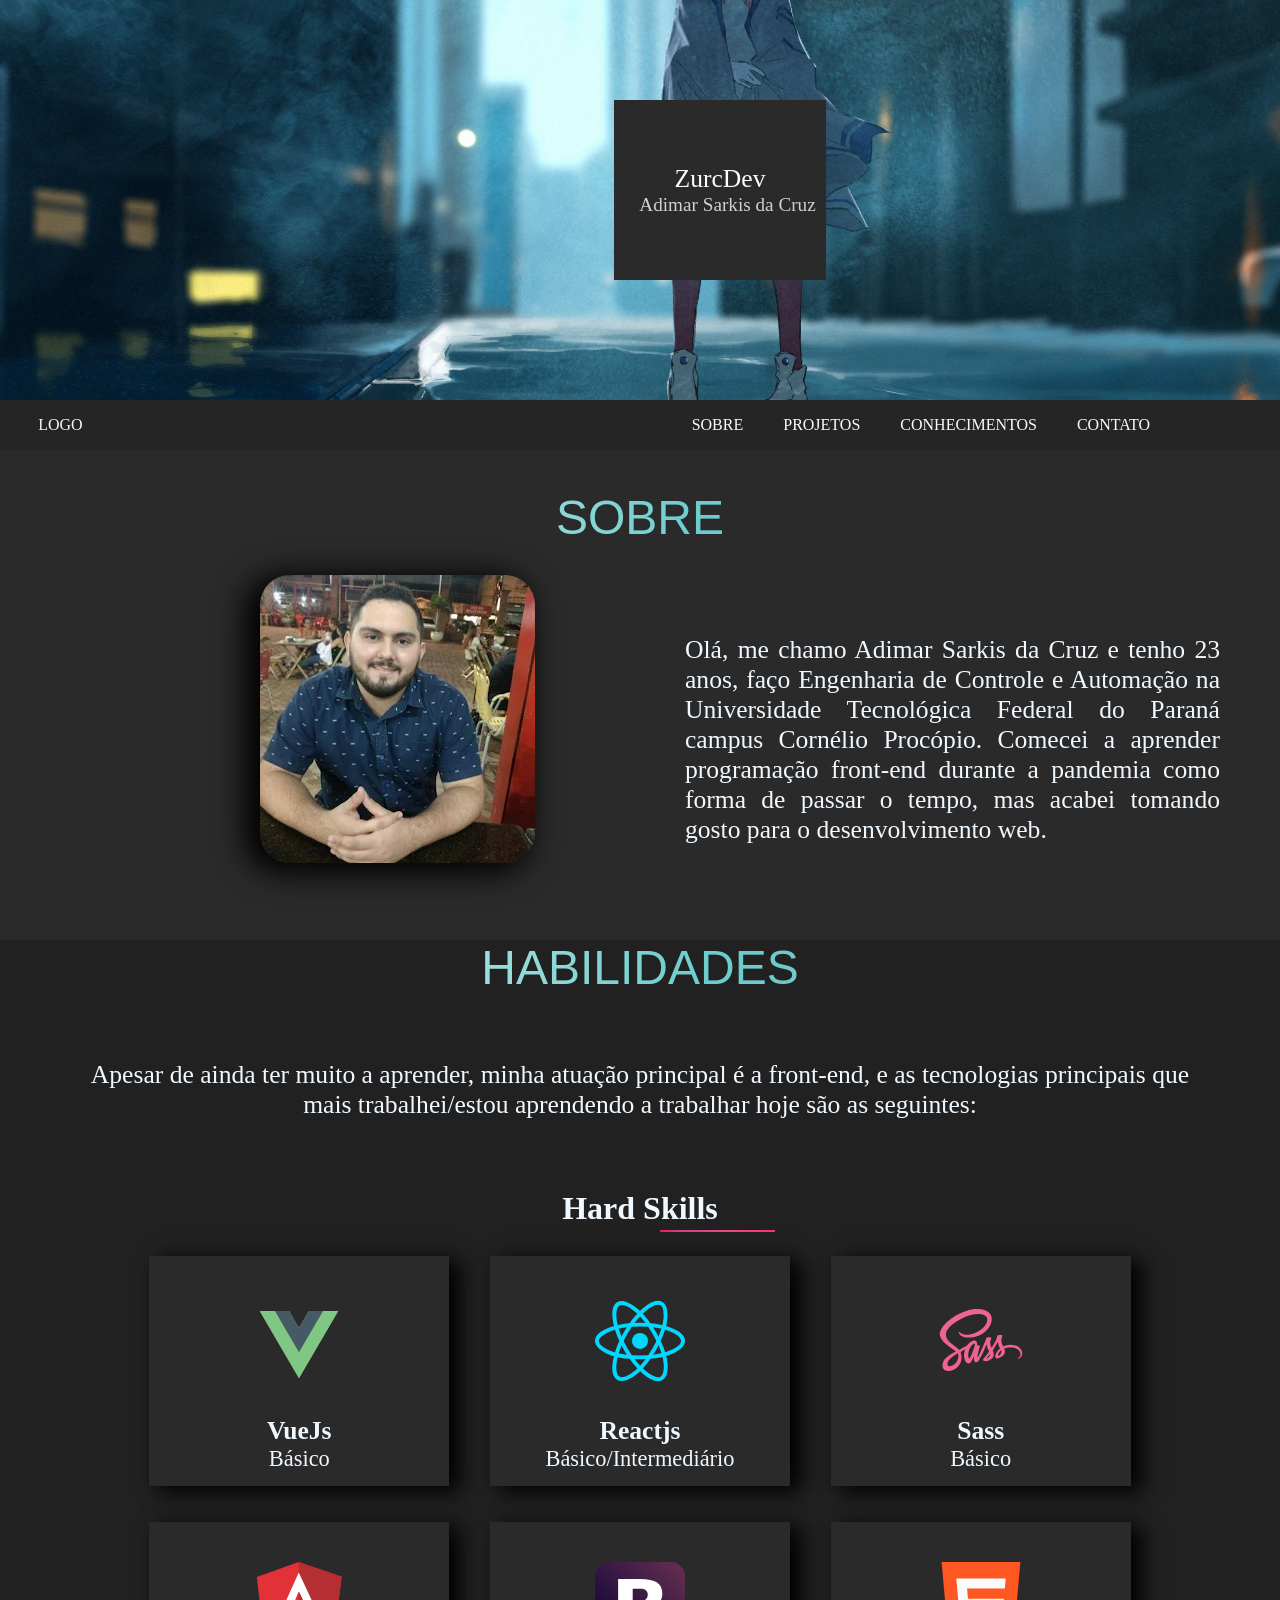
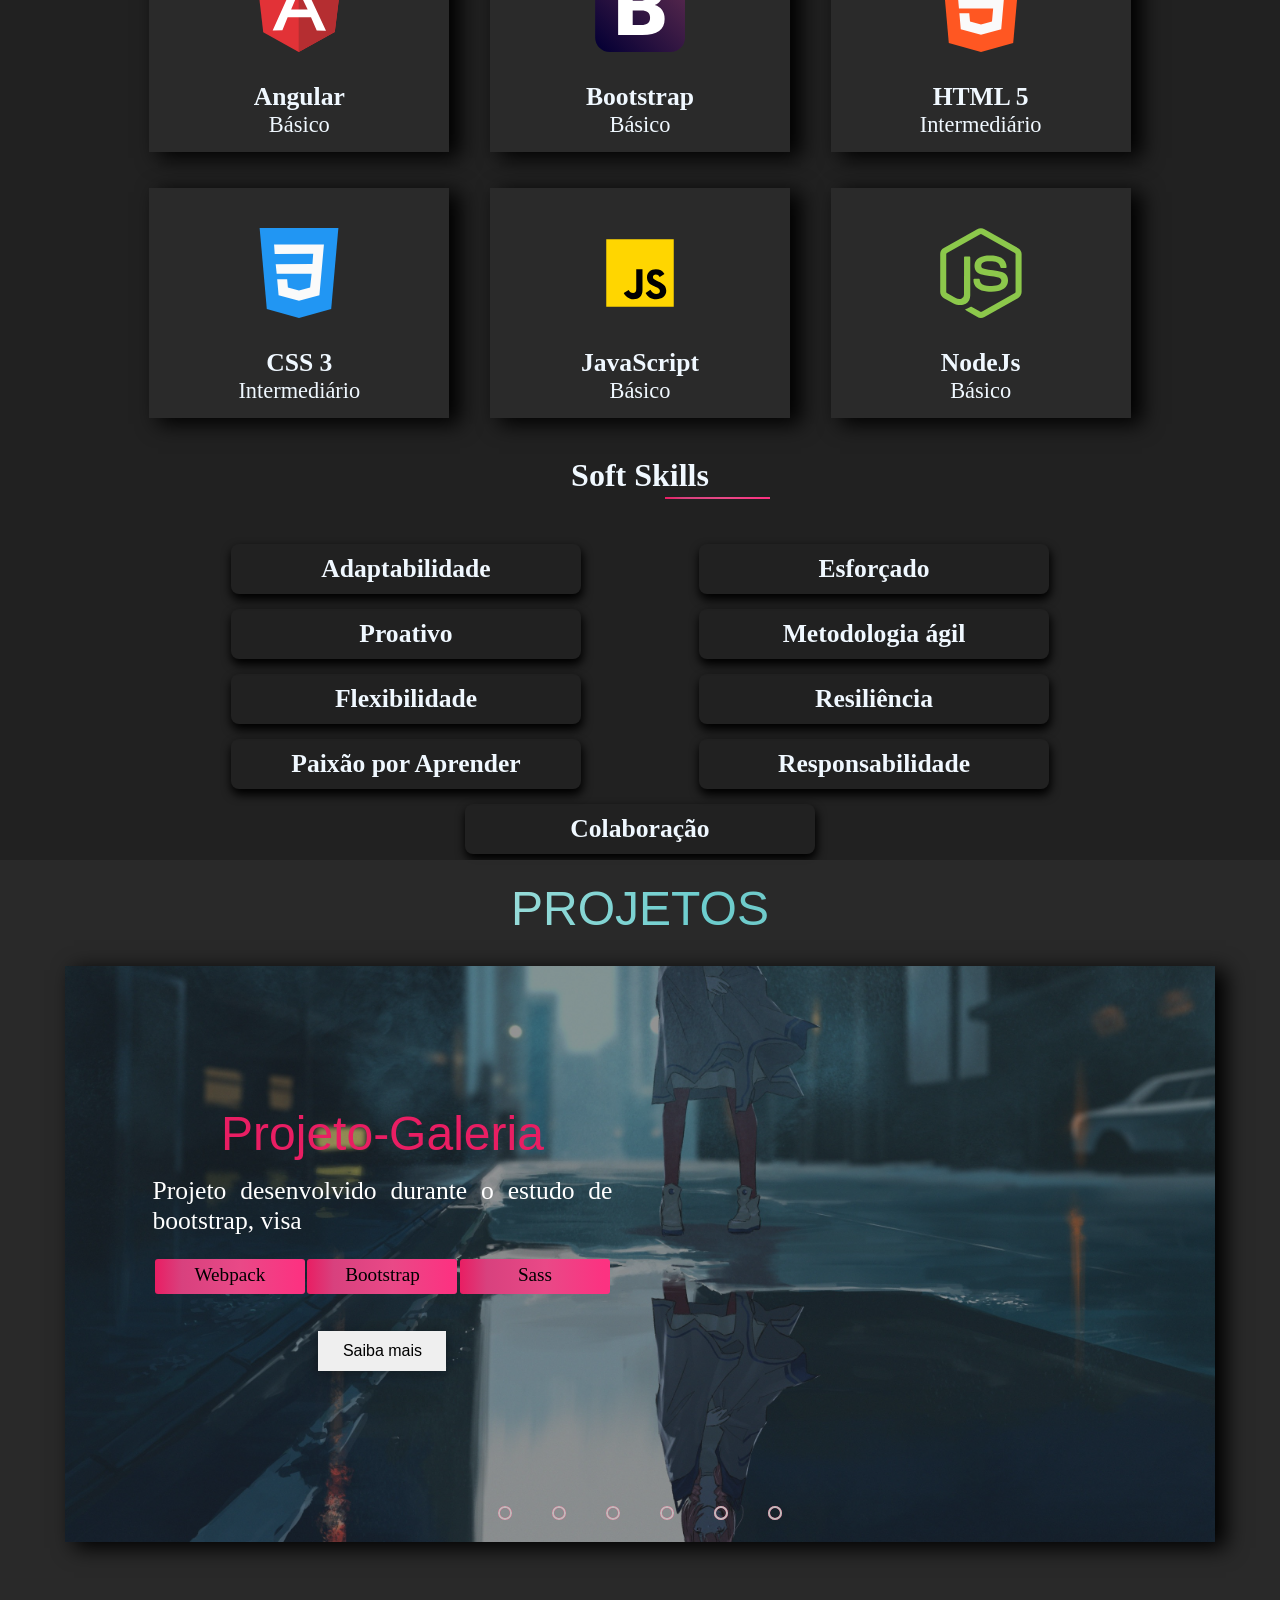
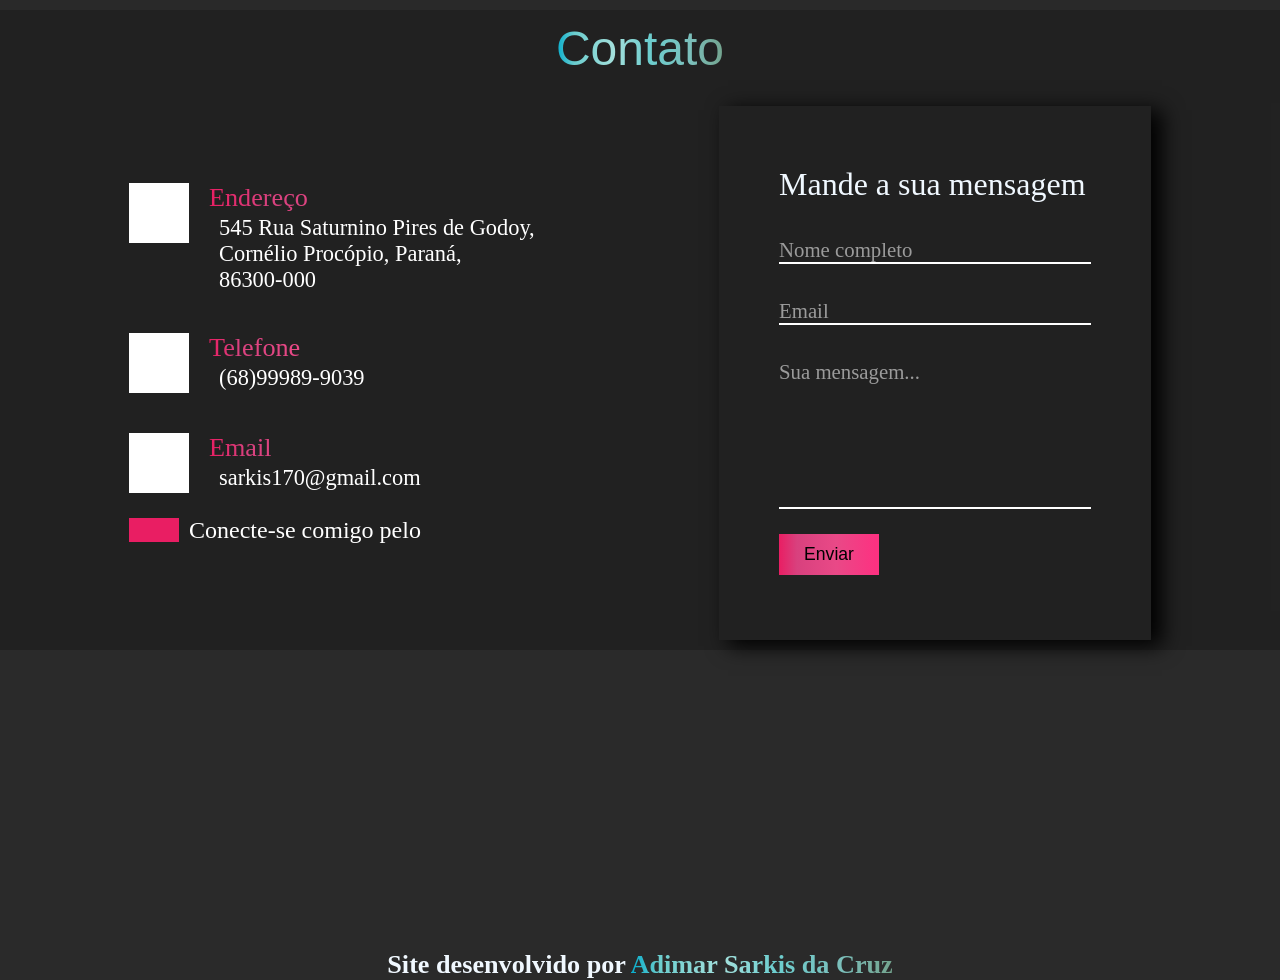
==== commit 77d37910: "Responsividade para telas de 1024px" ====
--- a/Html/index.html
+++ b/Html/index.html
@@ -114,10 +114,10 @@
                         <div class="soft">
                             <h2>Soft Skills</h2>
                             <div class="softskills">
-                                <h3>Habilidade de adaptação</h3>
+                                <h3>Adaptabilidade</h3>
                                 <h3>Esforçado</h3>
                                 <h3>Proativo</h3>
-                                <h3>Adepto a metodologia ágil</h3>
+                                <h3>Metodologia ágil</h3>
                                 <h3>Flexibilidade</h3>
                                 <h3>Resiliência</h3>
                                 <h3>Paixão por Aprender</h3>
--- a/Css/header.css
+++ b/Css/header.css
@@ -45,7 +45,6 @@
 }
 .menu{
     background-color: rgba(33,33,33,.5);
-    position: -webkit-sticky;
     top: 30px;
 }
 a{
@@ -77,11 +76,31 @@
     width: 100%;
 }
 
-@media (max-width: 1440px){
+@media (max-width: 1440px){ /* Computador com tela maior*/
     .apresentacao{
         left: 614px;
     }
+    .apresentacao p{
+        padding-left: 15px;
+    }
 }
+@media (max-width: 1024px) { /* laptop menor*/
+    .apresentacao{
+        left: 406px;
+    }
+    .menu li{
+        margin: 0 auto;
+        
+    }
+    .menu li:nth-child(1){
+        margin-right: 400px;
+    }
+    nav ul{
+        padding: 15px;
+    }
+    
+}
+
 @media (max-width: 768px) { /* para dispositivos tablets*/
     .apresentacao{
         left:280px;
--- a/Css/conteudo.css
+++ b/Css/conteudo.css
@@ -16,7 +16,7 @@
     background: var(--corDegrade2);
     -webkit-background-clip: text;
     -webkit-text-fill-color: transparent;
-
+    font-family: 'Franklin Gothic Medium', 'Arial Narrow', Arial, sans-serif;
 }
 
 .descricao{
@@ -38,6 +38,30 @@
     text-align: justify;
 }
 
+@media (max-width: 1440px){ /* Computador com tela maior*/
+    .descricao{
+        padding-left: 100px;
+    }
+    .sobre p{
+        font-size: 1.6rem; 
+    }
+    .conteudo{
+        height: 410vh;
+    }
+}
+
+@media (max-width: 1024px) { /* laptop menor*/
+    .descricao{
+        width: 105%;
+        margin-left: 0;
+        padding: 0;
+    }
+    .descricao img{
+        margin: 0 auto;
+        margin-left: 0;
+        margin-top: 20px;
+    }
+}
 
 @media (max-width:768px){ /* para dispositivos tablets*/
     .descricao img{
@@ -65,6 +89,8 @@
         width: 70vw;
     }
 }
+
+
 @media (max-width: 425px) { /* para dispositivos mobile Large*/
     .sobre h1{
         position: relative;
--- a/Css/projetos.css
+++ b/Css/projetos.css
@@ -26,6 +26,7 @@
     background: var(--corDegrade2);
     -webkit-background-clip: text;
     -webkit-text-fill-color: transparent;
+    font-family: 'Franklin Gothic Medium', 'Arial Narrow', Arial, sans-serif;
 }
 
 .slider{
@@ -174,7 +175,11 @@
 
 }
 
-
+@media (max-width: 1024px) { /* laptop menor*/
+    .tecnoUsadas{
+        gap: 15px;
+    }
+}
 
 
 
--- a/Css/habilidades.css
+++ b/Css/habilidades.css
@@ -14,6 +14,7 @@
     -webkit-background-clip: text;
     -webkit-text-fill-color: transparent;
     text-shadow: 0.3 .2rem .3rem rgba(0, 0, 0, 0.4);
+    font-family: 'Franklin Gothic Medium', 'Arial Narrow', Arial, sans-serif;
 }
 
 .des{
@@ -76,17 +77,7 @@
     align-items: center;
     margin: 0 auto;
 }
-.imgHab:hover:before{
-    content: '';
-    width: 300px;
-    height: 230px;
-    background: var(--corDegrade2);
-    position: absolute;
-    margin-left: 20px;
-    margin-top: 5px;
-    z-index: -1;
-    filter: blur(15px);
-}
+
 .imgHab h3{
     margin-top: 30px;
 }
@@ -116,6 +107,48 @@
     padding: 10px 10px;
 }
 
+@media (max-width: 1440px){ /* Computador com tela maior*/
+    .des{
+        font-size: 1.6rem;
+    }
+    .imgHab h3, .softskills h3{
+        font-size: 1.6em;
+    }
+    .softskills h3{
+        width: 350px;
+    }
+    .imgHab p{
+        font-size: 1.4rem;
+    }
+    .hard h2::after{
+        left: 660px;
+    }
+    .soft h2::after{
+        left: 665px;
+    }
+    .softskills{
+        gap: 15px;
+    }
+}
+@media (max-width: 1024px) { /* laptop menor*/
+    .hard h2::after{
+        left: 450px;
+    }
+    .soft h2::after{
+        left: 460px;
+    }
+    .imgHab{
+        margin: 5px;
+        width: 250px;
+    }
+    .softskills h3{
+        width: 250px;
+    }
+    .habilidades{
+        margin-bottom: 10px;
+        height: 1530px;
+    }
+}
 
 @media (max-width: 769px) {
     .overflow{
--- a/Css/contato.css
+++ b/Css/contato.css
@@ -16,6 +16,7 @@
 }
 .contato .conteudoContado h1{
     font-size: 3em;
+    font-family: 'Franklin Gothic Medium', 'Arial Narrow', Arial, sans-serif;
     font-weight: 500;
     background: var(--corDegrade2);
     -webkit-background-clip: text;
@@ -199,6 +200,32 @@
     font-size: 1.1em;
     font-weight: 500;
 }
+
+@media (max-width: 1440px){ /* Computador com tela maior*/
+    .container .contatoForm .inputBox span{
+        font-size: 1.3em;
+    }
+    .redes li a{
+        font-size: 2.6em;
+    }
+    .container .contatoInfo .box .texto{
+        font-size: 1.4em;
+    }
+}
+@media (max-width: 1024px) { /* laptop menor*/
+    .contato{
+        padding: 15px;
+    }
+    .container{
+        padding: 0 auto;
+        margin: 0 auto;
+    }
+    .container .contatoForm{
+        width: 440px;
+        margin-right: 15px;
+        margin-top: 15px;
+    }
+}
 @media(max-width: 991px){
     .contato{
         padding: 50px;
--- a/Css/rodape.css
+++ b/Css/rodape.css
@@ -9,6 +9,22 @@
     -webkit-background-clip: text;
     -webkit-text-fill-color: transparent;
 }
+@media (max-width: 1440px){ /* Computador com tela maior*/
+  .rodape{
+    font-size: 1.4em;
+  }
+}
+@media (max-width: 1024px) { /* laptop menor*/
+  .rodape{
+    position: absolute;
+    bottom: -3345px;
+    margin-bottom: 15px;
+    
+    left: 257px;
+  }
+
+}
+
 @media (max-width:769px){ /* para dispositivos tablets*/
     .rodape{
         position: absolute;
